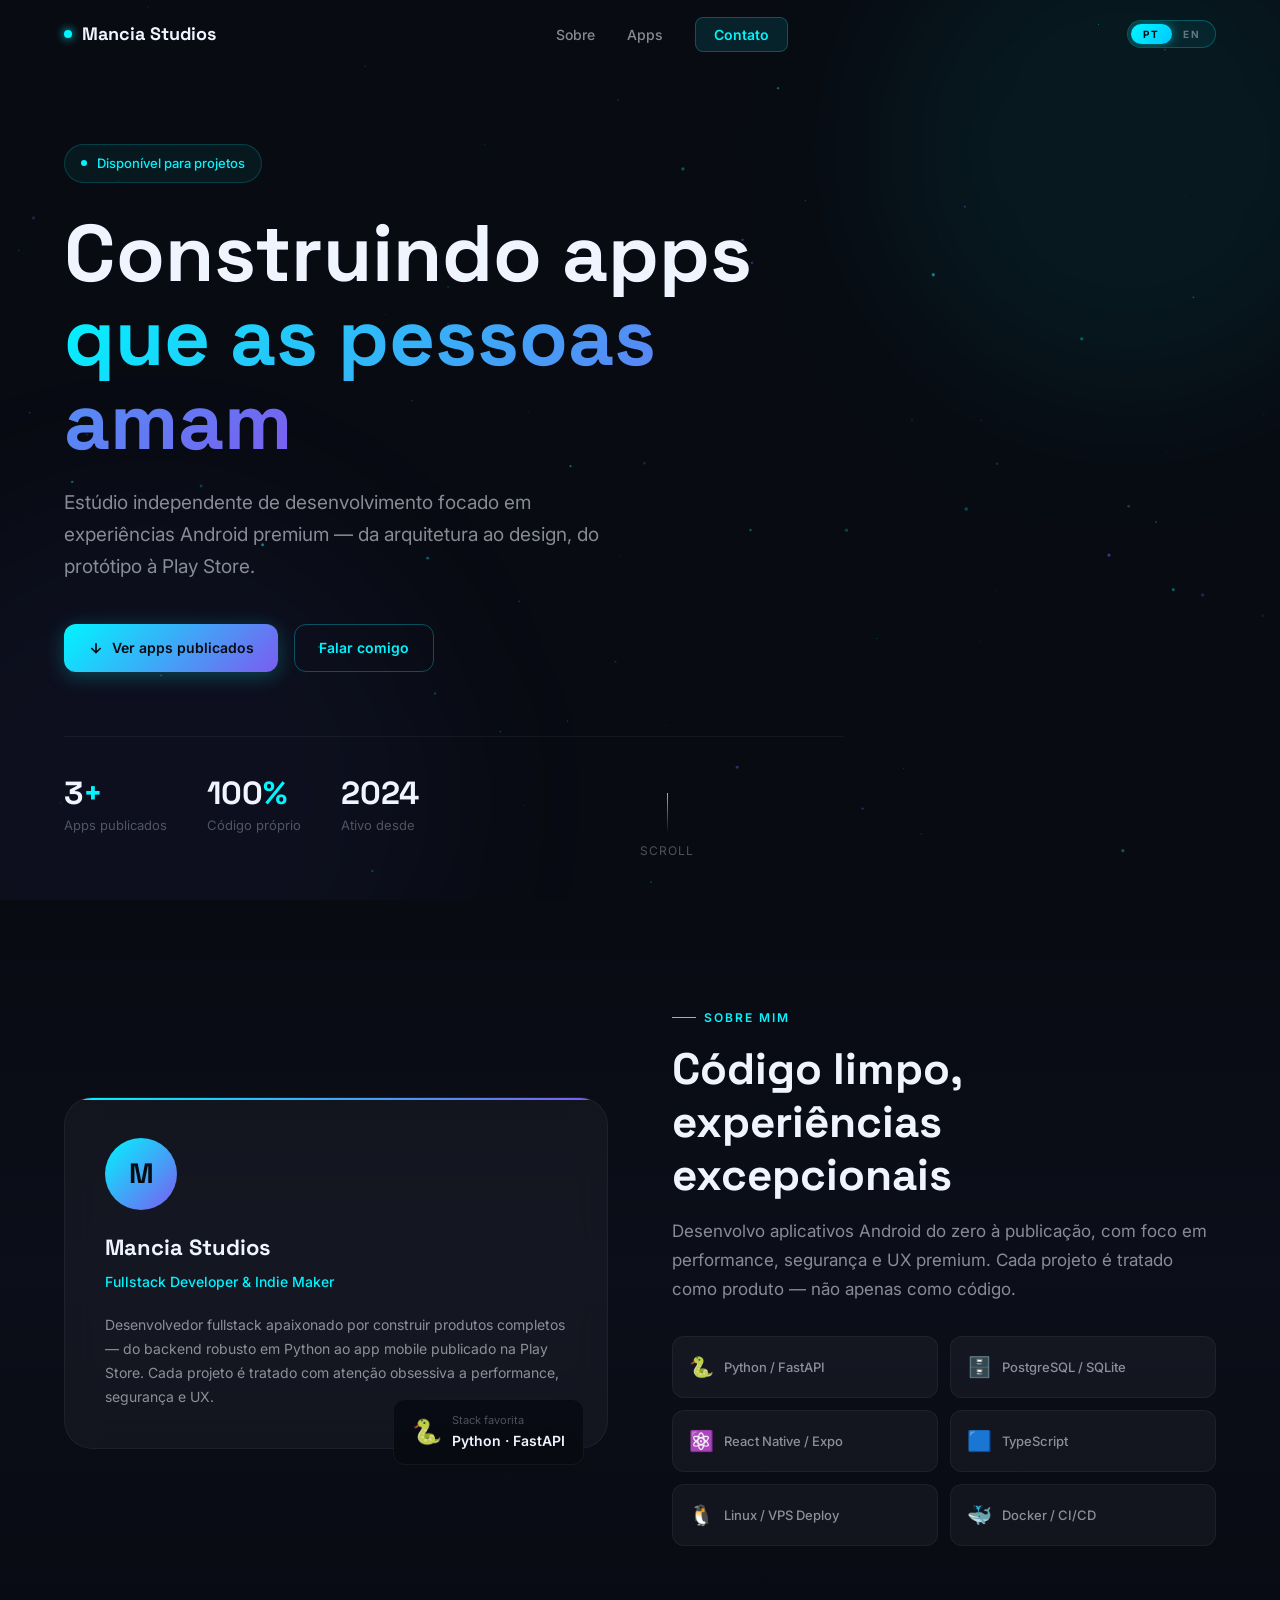
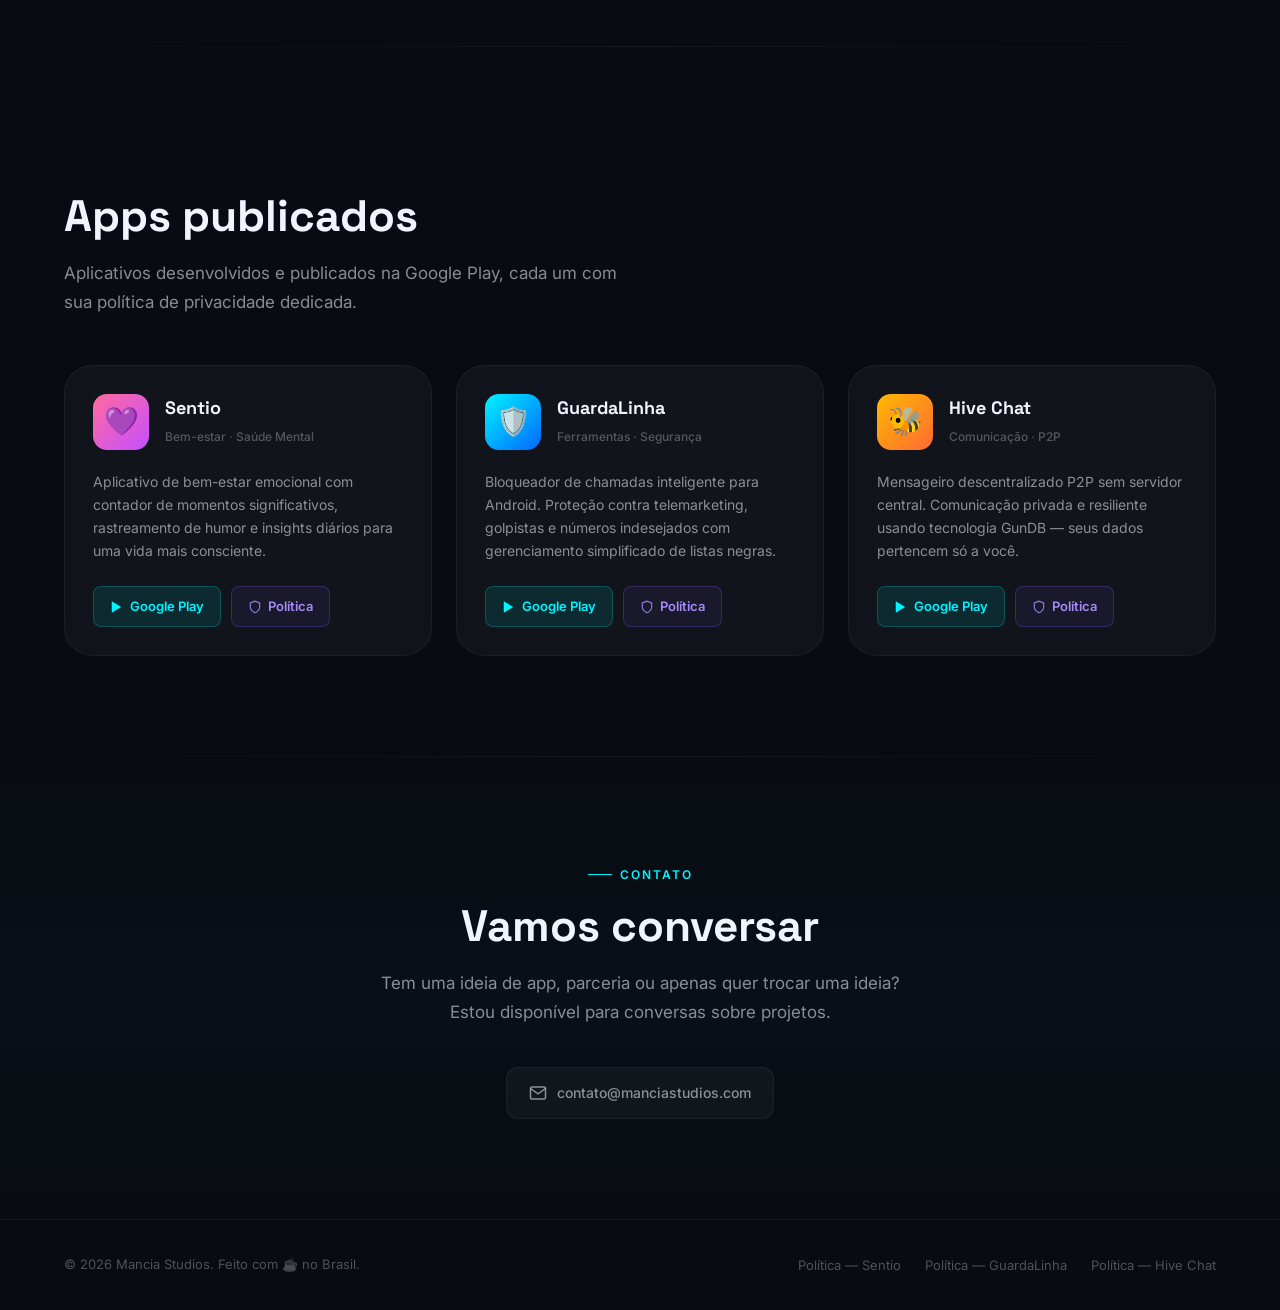
==== index.html @ 27990873 "fix: revert policy date to 2025, change hero stat active-since to 2024" ====
<!DOCTYPE html>
<html lang="pt-BR">
<head>
  <meta charset="UTF-8" />
  <meta name="viewport" content="width=device-width, initial-scale=1.0" />
  <title>Mancia Studios — Desenvolvimento de Apps Android</title>
  <meta name="description" content="Mancia Studios — Estúdio independente de desenvolvimento mobile. Apps Android publicados na Google Play: Sentio, GuardaLinha e mais." />
  <meta name="keywords" content="Mancia Studios, desenvolvimento android, apps google play, flutter, react native, mobile developer brazil" />
  <meta name="author" content="Mancia Studios" />
  <meta property="og:title" content="Mancia Studios — Desenvolvimento de Apps Android" />
  <meta property="og:description" content="Estúdio independente focado em apps Android com design premium e experiências únicas." />
  <meta property="og:type" content="website" />
  <meta property="og:url" content="https://manciastudios.com" />
  <link rel="canonical" href="https://manciastudios.com" />
  <link rel="icon" type="image/svg+xml" href="data:image/svg+xml,<svg xmlns='http://www.w3.org/2000/svg' viewBox='0 0 100 100'><text y='.9em' font-size='90'>🚀</text></svg>" />
  <link rel="stylesheet" href="assets/css/global.css" />
  <style>
    .nav {
      position: fixed;
      top: 0;
      left: 0;
      right: 0;
      z-index: 1000;
      padding: 20px 0;
      transition: all 300ms ease;
    }

    .nav.scrolled {
      background: rgba(8, 11, 18, 0.9);
      backdrop-filter: blur(20px);
      -webkit-backdrop-filter: blur(20px);
      border-bottom: 1px solid var(--border);
      padding: 14px 0;
    }

    .nav-inner {
      display: flex;
      align-items: center;
      justify-content: space-between;
    }

    .nav-brand {
      font-family: var(--font-display);
      font-size: 18px;
      font-weight: 700;
      color: var(--text-primary);
      display: flex;
      align-items: center;
      gap: 10px;
    }

    .nav-brand .dot {
      width: 8px;
      height: 8px;
      border-radius: 50%;
      background: var(--accent-cyan);
      box-shadow: 0 0 10px var(--accent-cyan);
      animation: pulse-dot 2s ease-in-out infinite;
    }

    @keyframes pulse-dot {
      0%, 100% { opacity: 1; transform: scale(1); }
      50% { opacity: 0.5; transform: scale(0.8); }
    }

    .nav-links {
      display: flex;
      align-items: center;
      gap: 32px;
      list-style: none;
    }

    .nav-links a {
      font-size: 14px;
      font-weight: 500;
      color: var(--text-secondary);
      transition: color var(--transition-fast);
    }

    .nav-links a:hover { color: var(--text-primary); }

    .nav-cta {
      background: rgba(0, 245, 255, 0.1);
      border: 1px solid rgba(0, 245, 255, 0.25);
      color: var(--accent-cyan) !important;
      padding: 8px 18px;
      border-radius: var(--radius-sm);
      font-weight: 600 !important;
    }

    .nav-cta:hover {
      background: rgba(0, 245, 255, 0.18) !important;
      color: var(--accent-cyan) !important;
    }

    #hero {
      min-height: 100vh;
      display: flex;
      align-items: center;
      position: relative;
      overflow: hidden;
      padding-top: 80px;
    }

    #particles-canvas {
      position: absolute;
      inset: 0;
      pointer-events: none;
    }

    .hero-orb {
      position: absolute;
      border-radius: 50%;
      filter: blur(80px);
      pointer-events: none;
    }

    .hero-orb-1 {
      width: 500px;
      height: 500px;
      background: rgba(0, 245, 255, 0.06);
      top: -100px;
      right: -100px;
    }

    .hero-orb-2 {
      width: 600px;
      height: 600px;
      background: rgba(123, 92, 240, 0.05);
      bottom: -200px;
      left: -150px;
    }

    .hero-content {
      position: relative;
      z-index: 2;
      max-width: 780px;
    }

    .hero-eyebrow {
      display: inline-flex;
      align-items: center;
      gap: 10px;
      padding: 8px 16px;
      border-radius: 100px;
      background: rgba(0, 245, 255, 0.06);
      border: 1px solid rgba(0, 245, 255, 0.18);
      font-size: 13px;
      font-weight: 500;
      color: var(--accent-cyan);
      margin-bottom: 28px;
      animation: fadeInDown 0.8s ease forwards;
    }

    .hero-eyebrow .blink {
      width: 6px;
      height: 6px;
      border-radius: 50%;
      background: var(--accent-cyan);
      animation: blink 1.2s ease-in-out infinite;
    }

    @keyframes blink {
      0%, 100% { opacity: 1; }
      50% { opacity: 0; }
    }

    @keyframes fadeInDown {
      from { opacity: 0; transform: translateY(-12px); }
      to { opacity: 1; transform: translateY(0); }
    }

    @keyframes fadeInUp {
      from { opacity: 0; transform: translateY(20px); }
      to { opacity: 1; transform: translateY(0); }
    }

    .hero-title {
      font-family: var(--font-display);
      font-size: clamp(40px, 7vw, 80px);
      font-weight: 700;
      line-height: 1.05;
      color: var(--text-primary);
      margin-bottom: 24px;
      animation: fadeInUp 0.8s 0.15s ease both;
    }

    .hero-title .gradient {
      background: linear-gradient(135deg, var(--accent-cyan) 0%, var(--accent-purple) 100%);
      -webkit-background-clip: text;
      -webkit-text-fill-color: transparent;
      background-clip: text;
    }

    .hero-subtitle {
      font-size: clamp(16px, 2vw, 19px);
      color: var(--text-secondary);
      line-height: 1.7;
      max-width: 560px;
      margin-bottom: 40px;
      animation: fadeInUp 0.8s 0.3s ease both;
    }

    .hero-actions {
      display: flex;
      gap: 16px;
      flex-wrap: wrap;
      animation: fadeInUp 0.8s 0.45s ease both;
    }

    .hero-stats {
      display: flex;
      gap: 40px;
      margin-top: 64px;
      padding-top: 40px;
      border-top: 1px solid var(--border);
      animation: fadeInUp 0.8s 0.6s ease both;
    }

    .stat-item {}

    .stat-number {
      font-family: var(--font-display);
      font-size: 32px;
      font-weight: 700;
      color: var(--text-primary);
      line-height: 1;
    }

    .stat-number span {
      color: var(--accent-cyan);
    }

    .stat-label {
      font-size: 13px;
      color: var(--text-muted);
      margin-top: 6px;
    }

    .hero-scroll {
      position: absolute;
      bottom: 40px;
      left: 50%;
      transform: translateX(-50%);
      display: flex;
      flex-direction: column;
      align-items: center;
      gap: 8px;
      color: var(--text-muted);
      font-size: 12px;
      letter-spacing: 1px;
      text-transform: uppercase;
      animation: fadeInUp 1s 1s ease both;
    }

    .scroll-line {
      width: 1px;
      height: 40px;
      background: linear-gradient(to bottom, var(--accent-cyan), transparent);
      animation: scroll-bounce 1.5s ease-in-out infinite;
    }

    @keyframes scroll-bounce {
      0%, 100% { transform: scaleY(1); opacity: 1; }
      50% { transform: scaleY(0.6); opacity: 0.4; }
    }

    .reveal {
      opacity: 0;
      transform: translateY(24px);
      transition: opacity 0.7s ease, transform 0.7s ease;
    }

    .reveal.visible {
      opacity: 1;
      transform: translateY(0);
    }

    .reveal-delay-1 { transition-delay: 0.1s; }
    .reveal-delay-2 { transition-delay: 0.2s; }
    .reveal-delay-3 { transition-delay: 0.3s; }
    .reveal-delay-4 { transition-delay: 0.4s; }

    #about {
      background: linear-gradient(180deg, transparent, rgba(123, 92, 240, 0.03), transparent);
    }

    .about-grid {
      display: grid;
      grid-template-columns: 1fr 1fr;
      gap: 64px;
      align-items: center;
    }

    .about-visual {
      position: relative;
    }

    .about-card {
      background: var(--bg-surface);
      backdrop-filter: var(--blur-glass);
      border: 1px solid var(--border);
      border-radius: var(--radius-xl);
      padding: 40px;
      position: relative;
      overflow: hidden;
    }

    .about-card::before {
      content: '';
      position: absolute;
      top: 0;
      left: 0;
      right: 0;
      height: 2px;
      background: linear-gradient(90deg, var(--accent-cyan), var(--accent-purple));
    }

    .about-avatar {
      width: 72px;
      height: 72px;
      border-radius: 50%;
      background: linear-gradient(135deg, var(--accent-cyan), var(--accent-purple));
      display: flex;
      align-items: center;
      justify-content: center;
      font-family: var(--font-display);
      font-size: 28px;
      font-weight: 700;
      color: #080B12;
      margin-bottom: 20px;
    }

    .about-card-name {
      font-family: var(--font-display);
      font-size: 22px;
      font-weight: 700;
      color: var(--text-primary);
      margin-bottom: 6px;
    }

    .about-card-role {
      font-size: 14px;
      color: var(--accent-cyan);
      font-weight: 500;
      margin-bottom: 20px;
    }

    .about-card-bio {
      font-size: 14px;
      color: var(--text-secondary);
      line-height: 1.7;
    }

    .about-float-badge {
      position: absolute;
      bottom: -16px;
      right: 24px;
      background: rgba(8,11,18,0.9);
      backdrop-filter: blur(16px);
      border: 1px solid var(--border);
      border-radius: var(--radius-md);
      padding: 12px 18px;
      display: flex;
      align-items: center;
      gap: 10px;
    }

    .about-float-badge .icon {
      font-size: 24px;
    }

    .about-float-badge .text-sm {
      font-size: 11px;
      color: var(--text-muted);
    }

    .about-float-badge .text-main {
      font-size: 14px;
      font-weight: 600;
      color: var(--text-primary);
    }

    .about-text {}

    .tech-grid {
      display: grid;
      grid-template-columns: repeat(2, 1fr);
      gap: 12px;
      margin-top: 32px;
    }

    .tech-item {
      background: var(--bg-surface);
      border: 1px solid var(--border);
      border-radius: var(--radius-md);
      padding: 14px 16px;
      display: flex;
      align-items: center;
      gap: 10px;
      transition: all var(--transition-smooth);
    }

    .tech-item:hover {
      border-color: rgba(0, 245, 255, 0.2);
      background: var(--bg-surface-hover);
      transform: translateY(-2px);
    }

    .tech-icon {
      font-size: 20px;
    }

    .tech-name {
      font-size: 13px;
      font-weight: 500;
      color: var(--text-secondary);
    }

    #apps {}

    .apps-header {
      display: flex;
      align-items: flex-end;
      justify-content: space-between;
      margin-bottom: 48px;
      gap: 24px;
    }

    .apps-grid {
      display: grid;
      grid-template-columns: repeat(auto-fill, minmax(340px, 1fr));
      gap: 24px;
    }

    .app-card {
      background: var(--bg-surface);
      backdrop-filter: var(--blur-glass);
      border: 1px solid var(--border);
      border-radius: var(--radius-xl);
      padding: 28px;
      transition: all var(--transition-smooth);
      position: relative;
      overflow: hidden;
      display: flex;
      flex-direction: column;
    }

    .app-card::after {
      content: '';
      position: absolute;
      inset: 0;
      border-radius: var(--radius-xl);
      opacity: 0;
      transition: opacity var(--transition-smooth);
      box-shadow: inset 0 0 0 1px rgba(0, 245, 255, 0.25);
      pointer-events: none;
    }

    .app-card:hover::after { opacity: 1; }

    .app-card:hover {
      background: var(--bg-surface-hover);
      transform: translateY(-4px);
      box-shadow: 0 16px 48px rgba(0, 0, 0, 0.4), 0 0 32px rgba(0, 245, 255, 0.06);
    }

    .app-card-header {
      display: flex;
      align-items: flex-start;
      gap: 16px;
      margin-bottom: 20px;
    }

    .app-icon {
      width: 56px;
      height: 56px;
      border-radius: 14px;
      display: flex;
      align-items: center;
      justify-content: center;
      font-size: 28px;
      flex-shrink: 0;
    }

    .app-icon-sentio {
      background: linear-gradient(135deg, #FF6B9D, #C44FFF);
    }

    .app-icon-guardalinha {
      background: linear-gradient(135deg, #00F5FF, #0066FF);
    }

    .app-icon-hive {
      background: linear-gradient(135deg, #FFB800, #FF6B35);
    }

    .app-card-info {}

    .app-name {
      font-family: var(--font-display);
      font-size: 18px;
      font-weight: 700;
      color: var(--text-primary);
      margin-bottom: 4px;
    }

    .app-category {
      font-size: 12px;
      color: var(--text-muted);
      font-weight: 500;
    }

    .app-description {
      font-size: 14px;
      color: var(--text-secondary);
      line-height: 1.65;
      margin-bottom: 24px;
      flex: 1;
    }

    .app-card-footer {
      display: flex;
      gap: 10px;
      flex-wrap: wrap;
    }

    .app-btn {
      display: inline-flex;
      align-items: center;
      gap: 6px;
      padding: 9px 16px;
      border-radius: var(--radius-sm);
      font-size: 13px;
      font-weight: 600;
      transition: all var(--transition-smooth);
      position: relative;
      z-index: 2;
    }

    .app-btn-play {
      background: rgba(0, 245, 255, 0.1);
      border: 1px solid rgba(0, 245, 255, 0.2);
      color: var(--accent-cyan);
    }

    .app-btn-play:hover {
      background: rgba(0, 245, 255, 0.18);
      color: var(--accent-cyan);
      transform: translateY(-1px);
    }

    .app-btn-policy {
      background: rgba(123, 92, 240, 0.08);
      border: 1px solid rgba(123, 92, 240, 0.28);
      color: #a78bfa;
    }

    .app-btn-policy svg {
      color: #a78bfa;
      opacity: 0.85;
    }

    .app-btn-policy:hover {
      background: rgba(123, 92, 240, 0.18);
      border-color: rgba(123, 92, 240, 0.55);
      color: #c4b5fd;
      box-shadow: 0 4px 18px rgba(123, 92, 240, 0.22);
      transform: translateY(-2px);
    }

    .app-btn-policy:hover svg {
      opacity: 1;
    }

    #contact {
      background: linear-gradient(180deg, transparent, rgba(0, 245, 255, 0.02), transparent);
    }

    .contact-wrapper {
      max-width: 640px;
      margin: 0 auto;
      text-align: center;
    }

    .social-grid {
      display: flex;
      justify-content: center;
      gap: 16px;
      flex-wrap: wrap;
      margin-top: 40px;
    }

    .social-link {
      display: flex;
      align-items: center;
      gap: 10px;
      padding: 14px 22px;
      border-radius: var(--radius-md);
      background: var(--bg-surface);
      border: 1px solid var(--border);
      font-size: 14px;
      font-weight: 500;
      color: var(--text-secondary);
      transition: all var(--transition-smooth);
    }

    .social-link svg {
      width: 18px;
      height: 18px;
    }

    .social-link:hover {
      background: var(--bg-surface-hover);
      border-color: rgba(0, 245, 255, 0.25);
      color: var(--accent-cyan);
      transform: translateY(-2px);
    }

    .site-footer {
      border-top: 1px solid var(--border);
      padding: 32px 0;
    }

    .footer-inner {
      display: flex;
      align-items: center;
      justify-content: space-between;
      gap: 24px;
      flex-wrap: wrap;
    }

    .footer-left {
      font-size: 13px;
      color: var(--text-muted);
    }

    .footer-links {
      display: flex;
      gap: 24px;
      list-style: none;
    }

    .footer-links a {
      font-size: 13px;
      color: var(--text-muted);
      transition: color var(--transition-fast);
    }

    .footer-links a:hover { color: var(--accent-cyan); }

    @media (max-width: 900px) {
      .about-grid { grid-template-columns: 1fr; gap: 40px; }
      .apps-header { flex-direction: column; align-items: flex-start; }
      .nav-links { display: none; }
    }

    @media (max-width: 600px) {
      .hero-stats { gap: 24px; }
      .tech-grid { grid-template-columns: 1fr; }
      .footer-inner { flex-direction: column; align-items: flex-start; }
    }
  </style>
</head>
<body>

  <canvas id="particles-canvas" aria-hidden="true"></canvas>

  <nav class="nav" id="main-nav" aria-label="Navegação principal">
    <div class="container">
      <div class="nav-inner">
        <a href="#" class="nav-brand" aria-label="Mancia Studios — Início">
          <div class="dot" aria-hidden="true"></div>
          Mancia Studios
        </a>
        <ul class="nav-links" role="list">
          <li><a href="#about" data-i18n="nav.about">Sobre</a></li>
          <li><a href="#apps" data-i18n="nav.apps">Apps</a></li>
          <li><a href="#contact" class="nav-cta" data-i18n="nav.contact">Contato</a></li>
        </ul>
        <div class="lang-switch" id="lang-switch" role="switch" aria-checked="false" onclick="toggleLang()" data-lang="pt" tabindex="0" aria-label="Idioma: Português — clique para English">
          <span class="lang-opt">PT</span>
          <span class="lang-opt">EN</span>
          <div class="lang-pill"></div>
        </div>
      </div>
    </div>
  </nav>

  <main>
    <section id="hero" aria-labelledby="hero-heading">
      <div class="hero-orb hero-orb-1" aria-hidden="true"></div>
      <div class="hero-orb hero-orb-2" aria-hidden="true"></div>
      <div class="container">
        <div class="hero-content">
          <div class="hero-eyebrow" aria-label="Status">
            <div class="blink" aria-hidden="true"></div>
            <span data-i18n="hero.eyebrow">Disponível para projetos</span>
          </div>
          <h1 class="hero-title" id="hero-heading">
            <span data-i18n="hero.title1">Construindo apps</span><br />
            <span class="gradient" data-i18n="hero.title2">que as pessoas amam</span>
          </h1>
          <p class="hero-subtitle" data-i18n="hero.subtitle">
            Estúdio independente de desenvolvimento focado em experiências
            Android premium — da arquitetura ao design, do protótipo à Play Store.
          </p>
          <div class="hero-actions">
            <a href="#apps" class="btn btn-primary" id="hero-cta-apps">
              <svg width="16" height="16" viewBox="0 0 24 24" fill="none" stroke="currentColor" stroke-width="2.5"><path d="M12 5v14M5 12l7 7 7-7"/></svg>
              <span data-i18n="hero.cta1">Ver apps publicados</span>
            </a>
            <a href="#contact" class="btn btn-outline" id="hero-cta-contact" data-i18n="hero.cta2">Falar comigo</a>
          </div>
          <div class="hero-stats" role="list" aria-label="Estatísticas">
            <div class="stat-item" role="listitem">
              <div class="stat-number">3<span>+</span></div>
              <div class="stat-label" data-i18n="hero.stat1">Apps publicados</div>
            </div>
            <div class="stat-item" role="listitem">
              <div class="stat-number">100<span>%</span></div>
              <div class="stat-label" data-i18n="hero.stat2">Código próprio</div>
            </div>
            <div class="stat-item" role="listitem">
              <div class="stat-number">2024<span></span></div>
              <div class="stat-label" data-i18n="hero.stat3">Ativo desde</div>
            </div>
          </div>
        </div>
      </div>
      <div class="hero-scroll" aria-hidden="true">
        <div class="scroll-line"></div>
        scroll
      </div>
    </section>

    <section id="about" class="section" aria-labelledby="about-heading">
      <div class="container">
        <div class="about-grid">
          <div class="about-visual reveal">
            <div class="about-card">
              <div class="about-avatar" aria-hidden="true">M</div>
              <div class="about-card-name">Mancia Studios</div>
              <div class="about-card-role" data-i18n="about.card.role">Fullstack Developer &amp; Indie Maker</div>
              <p class="about-card-bio" data-i18n="about.card.bio">
                Desenvolvedor fullstack apaixonado por construir produtos completos —
                do backend robusto em Python ao app mobile publicado na Play Store.
                Cada projeto é tratado com atenção obsessiva a performance, segurança e UX.
              </p>
            </div>
            <div class="about-float-badge" aria-hidden="true">
              <div class="icon">🐍</div>
              <div>
                <div class="text-sm" data-i18n="about.badge">Stack favorita</div>
                <div class="text-main">Python · FastAPI</div>
              </div>
            </div>
          </div>

          <div class="about-text">
            <p class="section-label reveal" data-i18n="about.label">Sobre mim</p>
            <h2 class="section-title reveal reveal-delay-1" id="about-heading" data-i18n-html="about.title">
              Código limpo,<br />experiências excepcionais
            </h2>
            <p class="section-subtitle reveal reveal-delay-2" data-i18n="about.subtitle">
              Desenvolvo aplicativos Android do zero à publicação,
              com foco em performance, segurança e UX premium.
              Cada projeto é tratado como produto — não apenas como código.
            </p>

            <div class="tech-grid reveal reveal-delay-3" role="list" aria-label="Tecnologias utilizadas">
              <div class="tech-item" role="listitem">
                <span class="tech-icon">🐍</span>
                <span class="tech-name" data-i18n="tech.python">Python / FastAPI</span>
              </div>
              <div class="tech-item" role="listitem">
                <span class="tech-icon">🗄️</span>
                <span class="tech-name" data-i18n="tech.db">PostgreSQL / SQLite</span>
              </div>
              <div class="tech-item" role="listitem">
                <span class="tech-icon">⚛️</span>
                <span class="tech-name" data-i18n="tech.rn">React Native / Expo</span>
              </div>
              <div class="tech-item" role="listitem">
                <span class="tech-icon">🟦</span>
                <span class="tech-name" data-i18n="tech.ts">TypeScript</span>
              </div>
              <div class="tech-item" role="listitem">
                <span class="tech-icon">🐧</span>
                <span class="tech-name" data-i18n="tech.linux">Linux / VPS Deploy</span>
              </div>
              <div class="tech-item" role="listitem">
                <span class="tech-icon">🐳</span>
                <span class="tech-name" data-i18n="tech.docker">Docker / CI/CD</span>
              </div>
            </div>
          </div>
        </div>
      </div>
    </section>

    <div class="divider" role="separator"></div>

    <section id="apps" class="section" aria-labelledby="apps-heading">
      <div class="container">
        <div class="apps-header">
          <div>
            <p class="section-label reveal" data-i18n="apps.label">Google Play Store</p>
            <h2 class="section-title reveal reveal-delay-1" id="apps-heading" data-i18n="apps.title">Apps publicados</h2>
            <p class="section-subtitle reveal reveal-delay-2" data-i18n="apps.subtitle">
              Aplicativos desenvolvidos e publicados na Google Play,
              cada um com sua política de privacidade dedicada.
            </p>
          </div>
        </div>

        <div class="apps-grid">
          <article class="app-card reveal" aria-labelledby="app-sentio-name">
            <div class="app-card-header">
              <div class="app-icon app-icon-sentio" aria-hidden="true">💜</div>
              <div class="app-card-info">
                <h3 class="app-name" id="app-sentio-name">Sentio</h3>
                <div class="app-category" data-i18n="sentio.category">Bem-estar · Saúde Mental</div>
              </div>
            </div>
            <p class="app-description" data-i18n="sentio.desc">
              Aplicativo de bem-estar emocional com contador de momentos significativos,
              rastreamento de humor e insights diários para uma vida mais consciente.
            </p>
            <div class="app-card-footer">
              <a href="https://play.google.com/store/apps/details?id=com.manciastudios.sentio"
                class="app-btn app-btn-play"
                id="sentio-play-link"
                target="_blank"
                rel="noopener noreferrer"
                aria-label="Sentio na Google Play Store">
                <svg width="14" height="14" viewBox="0 0 24 24" fill="currentColor"><path d="M3 20.5v-17c0-.83 1-.99 1.48-.5l14 8.5a.56.56 0 010 1L4.48 21c-.48.49-1.48.33-1.48-.5z"/></svg>
                Google Play
              </a>
              <a href="policies/sentio/" class="app-btn app-btn-policy" id="sentio-policy-link" aria-label="Política de privacidade do Sentio">
                <svg width="14" height="14" viewBox="0 0 24 24" fill="none" stroke="currentColor" stroke-width="2"><path d="M12 22s8-4 8-10V5l-8-3-8 3v7c0 6 8 10 8 10z"/></svg>
                <span data-i18n="app.policy.btn">Política</span>
              </a>
            </div>
          </article>

          <article class="app-card reveal reveal-delay-1" aria-labelledby="app-guardalinha-name">
            <div class="app-card-header">
              <div class="app-icon app-icon-guardalinha" aria-hidden="true">🛡️</div>
              <div class="app-card-info">
                <h3 class="app-name" id="app-guardalinha-name">GuardaLinha</h3>
                <div class="app-category" data-i18n="guardalinha.category">Ferramentas · Segurança</div>
              </div>
            </div>
            <p class="app-description" data-i18n="guardalinha.desc">
              Bloqueador de chamadas inteligente para Android. Proteção contra
              telemarketing, golpistas e números indesejados com gerenciamento
              simplificado de listas negras.
            </p>
            <div class="app-card-footer">
              <a href="https://play.google.com/store/apps/details?id=com.manciastudios.guardalinha"
                class="app-btn app-btn-play"
                id="guardalinha-play-link"
                target="_blank"
                rel="noopener noreferrer"
                aria-label="GuardaLinha na Google Play Store">
                <svg width="14" height="14" viewBox="0 0 24 24" fill="currentColor"><path d="M3 20.5v-17c0-.83 1-.99 1.48-.5l14 8.5a.56.56 0 010 1L4.48 21c-.48.49-1.48.33-1.48-.5z"/></svg>
                Google Play
              </a>
              <a href="policies/guardalinha/" class="app-btn app-btn-policy" id="guardalinha-policy-link" aria-label="Política de privacidade do GuardaLinha">
                <svg width="14" height="14" viewBox="0 0 24 24" fill="none" stroke="currentColor" stroke-width="2"><path d="M12 22s8-4 8-10V5l-8-3-8 3v7c0 6 8 10 8 10z"/></svg>
                <span data-i18n="app.policy.btn">Política</span>
              </a>
            </div>
          </article>

          <article class="app-card reveal reveal-delay-2" aria-labelledby="app-hive-name">
            <div class="app-card-header">
              <div class="app-icon app-icon-hive" aria-hidden="true">🐝</div>
              <div class="app-card-info">
                <h3 class="app-name" id="app-hive-name">Hive Chat</h3>
                <div class="app-category" data-i18n="hive.category">Comunicação · P2P</div>
              </div>
            </div>
            <p class="app-description" data-i18n="hive.desc">
              Mensageiro descentralizado P2P sem servidor central. Comunicação
              privada e resiliente usando tecnologia GunDB — seus dados pertencem
              só a você.
            </p>
            <div class="app-card-footer">
              <a href="https://play.google.com/store/apps/details?id=com.manciastudios.hivechat"
                class="app-btn app-btn-play"
                id="hive-play-link"
                target="_blank"
                rel="noopener noreferrer"
                aria-label="Hive Chat na Google Play Store">
                <svg width="14" height="14" viewBox="0 0 24 24" fill="currentColor"><path d="M3 20.5v-17c0-.83 1-.99 1.48-.5l14 8.5a.56.56 0 010 1L4.48 21c-.48.49-1.48.33-1.48-.5z"/></svg>
                Google Play
              </a>
              <a href="policies/hive-chat/" class="app-btn app-btn-policy" id="hive-policy-link" aria-label="Política de privacidade do Hive Chat">
                <svg width="14" height="14" viewBox="0 0 24 24" fill="none" stroke="currentColor" stroke-width="2"><path d="M12 22s8-4 8-10V5l-8-3-8 3v7c0 6 8 10 8 10z"/></svg>
                <span data-i18n="app.policy.btn">Política</span>
              </a>
            </div>
          </article>
        </div>
      </div>
    </section>

    <div class="divider" role="separator"></div>

    <section id="contact" class="section" aria-labelledby="contact-heading">
      <div class="container">
        <div class="contact-wrapper">
          <p class="section-label reveal" data-i18n="contact.label">Contato</p>
          <h2 class="section-title reveal reveal-delay-1" id="contact-heading" data-i18n="contact.title">Vamos conversar</h2>
          <p class="section-subtitle reveal reveal-delay-2" style="margin:0 auto;" data-i18n="contact.subtitle">
            Tem uma ideia de app, parceria ou apenas quer trocar uma ideia?
            Estou disponível para conversas sobre projetos mobile.
          </p>
          <div class="social-grid reveal reveal-delay-3" role="list" aria-label="Links de contato">
            <a href="mailto:contato@manciastudios.com" class="social-link" id="contact-email" role="listitem" aria-label="Enviar email para contato@manciastudios.com">
              <svg viewBox="0 0 24 24" fill="none" stroke="currentColor" stroke-width="2"><path d="M4 4h16c1.1 0 2 .9 2 2v12c0 1.1-.9 2-2 2H4c-1.1 0-2-.9-2-2V6c0-1.1.9-2 2-2z"/><polyline points="22,6 12,13 2,6"/></svg>
              contato@manciastudios.com
            </a>
          </div>
        </div>
      </div>
    </section>
  </main>

  <footer class="site-footer" role="contentinfo">
    <div class="container">
      <div class="footer-inner">
        <p class="footer-left">
          © <span id="footer-year"></span> Mancia Studios. <span data-i18n="footer.credit">Feito com ☕ no Brasil.</span>
        </p>
        <ul class="footer-links" role="list" aria-label="Links do rodapé">
          <li><a href="policies/sentio/" id="footer-policy-sentio" data-i18n="footer.policy.sentio">Política — Sentio</a></li>
          <li><a href="policies/guardalinha/" id="footer-policy-guardalinha" data-i18n="footer.policy.guardalinha">Política — GuardaLinha</a></li>
          <li><a href="policies/hive-chat/" id="footer-policy-hive" data-i18n="footer.policy.hive">Política — Hive Chat</a></li>
        </ul>
      </div>
    </div>
  </footer>

  <script>
    document.getElementById('footer-year').textContent = new Date().getFullYear();
  </script>
  <script src="assets/js/translations.js"></script>
  <script src="assets/js/i18n.js"></script>
  <script src="assets/js/main.js"></script>
</body>
</html>
---- assets/css/global.css ----
@import url('https://fonts.googleapis.com/css2?family=Inter:wght@300;400;500;600;700&family=Space+Grotesk:wght@400;500;600;700&display=swap');

:root {
  --bg-base: #080B12;
  --bg-surface: rgba(255, 255, 255, 0.04);
  --bg-surface-hover: rgba(255, 255, 255, 0.07);
  --border: rgba(255, 255, 255, 0.05);
  --border-accent: rgba(0, 245, 255, 0.3);

  --accent-cyan: #00F5FF;
  --accent-purple: #7B5CF0;
  --accent-green: #00FF94;
  --accent-orange: #FF6B35;

  --text-primary: #F0F4FF;
  --text-secondary: rgba(240, 244, 255, 0.55);
  --text-muted: rgba(240, 244, 255, 0.3);

  --font-display: 'Space Grotesk', sans-serif;
  --font-body: 'Inter', sans-serif;

  --radius-sm: 8px;
  --radius-md: 12px;
  --radius-lg: 20px;
  --radius-xl: 28px;

  --blur-glass: blur(16px);
  --blur-heavy: blur(40px);

  --shadow-glow-cyan: 0 0 24px rgba(0, 245, 255, 0.15);
  --shadow-glow-purple: 0 0 24px rgba(123, 92, 240, 0.2);
  --shadow-card: 0 8px 32px rgba(0, 0, 0, 0.4);

  --transition-fast: 150ms cubic-bezier(0.4, 0, 0.2, 1);
  --transition-smooth: 300ms cubic-bezier(0.4, 0, 0.2, 1);
  --transition-spring: 400ms cubic-bezier(0.34, 1.56, 0.64, 1);
}

*, *::before, *::after {
  box-sizing: border-box;
  margin: 0;
  padding: 0;
}

html {
  scroll-behavior: smooth;
  -webkit-font-smoothing: antialiased;
  -moz-osx-font-smoothing: grayscale;
}

body {
  background-color: var(--bg-base);
  color: var(--text-primary);
  font-family: var(--font-body);
  font-size: 16px;
  line-height: 1.6;
  overflow-x: hidden;
}

::selection {
  background: rgba(0, 245, 255, 0.2);
  color: var(--accent-cyan);
}

a {
  color: var(--accent-cyan);
  text-decoration: none;
  transition: color var(--transition-fast);
}

a:hover {
  color: #fff;
}

img {
  display: block;
  max-width: 100%;
}

.glass {
  background: var(--bg-surface);
  backdrop-filter: var(--blur-glass);
  -webkit-backdrop-filter: var(--blur-glass);
  border: 1px solid var(--border);
  border-radius: var(--radius-lg);
}

.glass:hover {
  background: var(--bg-surface-hover);
  border-color: rgba(255, 255, 255, 0.08);
}

.neon-text {
  color: var(--accent-cyan);
  text-shadow: 0 0 20px rgba(0, 245, 255, 0.5);
}

.badge {
  display: inline-flex;
  align-items: center;
  gap: 6px;
  padding: 4px 12px;
  border-radius: 100px;
  font-size: 12px;
  font-weight: 500;
  letter-spacing: 0.5px;
  text-transform: uppercase;
}

.badge-cyan {
  background: rgba(0, 245, 255, 0.1);
  border: 1px solid rgba(0, 245, 255, 0.25);
  color: var(--accent-cyan);
}

.badge-purple {
  background: rgba(123, 92, 240, 0.1);
  border: 1px solid rgba(123, 92, 240, 0.25);
  color: var(--accent-purple);
}

.badge-green {
  background: rgba(0, 255, 148, 0.1);
  border: 1px solid rgba(0, 255, 148, 0.25);
  color: var(--accent-green);
}

.container {
  width: 100%;
  max-width: 1200px;
  margin: 0 auto;
  padding: 0 24px;
}

.section {
  padding: 100px 0;
}

.section-label {
  display: inline-flex;
  align-items: center;
  gap: 8px;
  font-size: 12px;
  font-weight: 600;
  letter-spacing: 2px;
  text-transform: uppercase;
  color: var(--accent-cyan);
  margin-bottom: 16px;
}

.section-label::before {
  content: '';
  display: block;
  width: 24px;
  height: 1px;
  background: var(--accent-cyan);
}

.section-title {
  font-family: var(--font-display);
  font-size: clamp(28px, 4vw, 44px);
  font-weight: 700;
  color: var(--text-primary);
  line-height: 1.2;
  margin-bottom: 16px;
}

.section-subtitle {
  font-size: 17px;
  color: var(--text-secondary);
  max-width: 560px;
  line-height: 1.7;
}

.btn {
  display: inline-flex;
  align-items: center;
  gap: 8px;
  padding: 12px 24px;
  border-radius: var(--radius-md);
  font-family: var(--font-body);
  font-size: 14px;
  font-weight: 600;
  cursor: pointer;
  border: none;
  transition: all var(--transition-smooth);
  white-space: nowrap;
}

.btn-primary {
  background: linear-gradient(135deg, var(--accent-cyan), var(--accent-purple));
  color: #080B12;
  box-shadow: 0 4px 20px rgba(0, 245, 255, 0.25);
}

.btn-primary:hover {
  transform: translateY(-2px);
  box-shadow: 0 8px 32px rgba(0, 245, 255, 0.4);
  color: #080B12;
}

.btn-outline {
  background: transparent;
  border: 1px solid var(--border-accent);
  color: var(--accent-cyan);
}

.btn-outline:hover {
  background: rgba(0, 245, 255, 0.08);
  color: var(--accent-cyan);
  transform: translateY(-2px);
}

.divider {
  width: 100%;
  height: 1px;
  background: linear-gradient(90deg, transparent, var(--border), transparent);
}

@media (max-width: 768px) {
  .section {
    padding: 64px 0;
  }

  .container {
    padding: 0 16px;
  }
}

.lang-switch {
  position: relative;
  display: inline-flex;
  align-items: center;
  background: rgba(0, 245, 255, 0.06);
  border: 1px solid rgba(0, 245, 255, 0.25);
  border-radius: 100px;
  padding: 3px;
  cursor: pointer;
  user-select: none;
  overflow: hidden;
  transition: border-color 220ms ease, box-shadow 220ms ease;
  outline: none;
}

.lang-switch:hover {
  border-color: rgba(0, 245, 255, 0.5);
  box-shadow: 0 0 18px rgba(0, 245, 255, 0.14);
}

.lang-switch:focus-visible {
  border-color: #00F5FF;
  box-shadow: 0 0 0 2px rgba(0, 245, 255, 0.28);
}

.lang-opt {
  position: relative;
  z-index: 2;
  padding: 5px 12px;
  font-size: 10px;
  font-weight: 700;
  letter-spacing: 1.4px;
  color: rgba(240, 244, 255, 0.4);
  transition: color 240ms ease;
  font-family: var(--font-body);
  line-height: 1;
  white-space: nowrap;
}

.lang-pill {
  position: absolute;
  top: 3px;
  left: 3px;
  height: calc(100% - 6px);
  width: calc(50% - 3px);
  background: #00F5FF;
  background: linear-gradient(135deg, #00F5FF, #00c8ff);
  border-radius: 100px;
  transition: transform 300ms cubic-bezier(0.34, 1.56, 0.64, 1);
  box-shadow: 0 0 12px rgba(0, 245, 255, 0.5);
  z-index: 1;
}

.lang-switch[data-lang="pt"] .lang-opt:first-child {
  color: #080B12;
}

.lang-switch[data-lang="en"] .lang-opt:last-child {
  color: #080B12;
}

.lang-switch[data-lang="en"] .lang-pill {
  transform: translateX(100%);
}
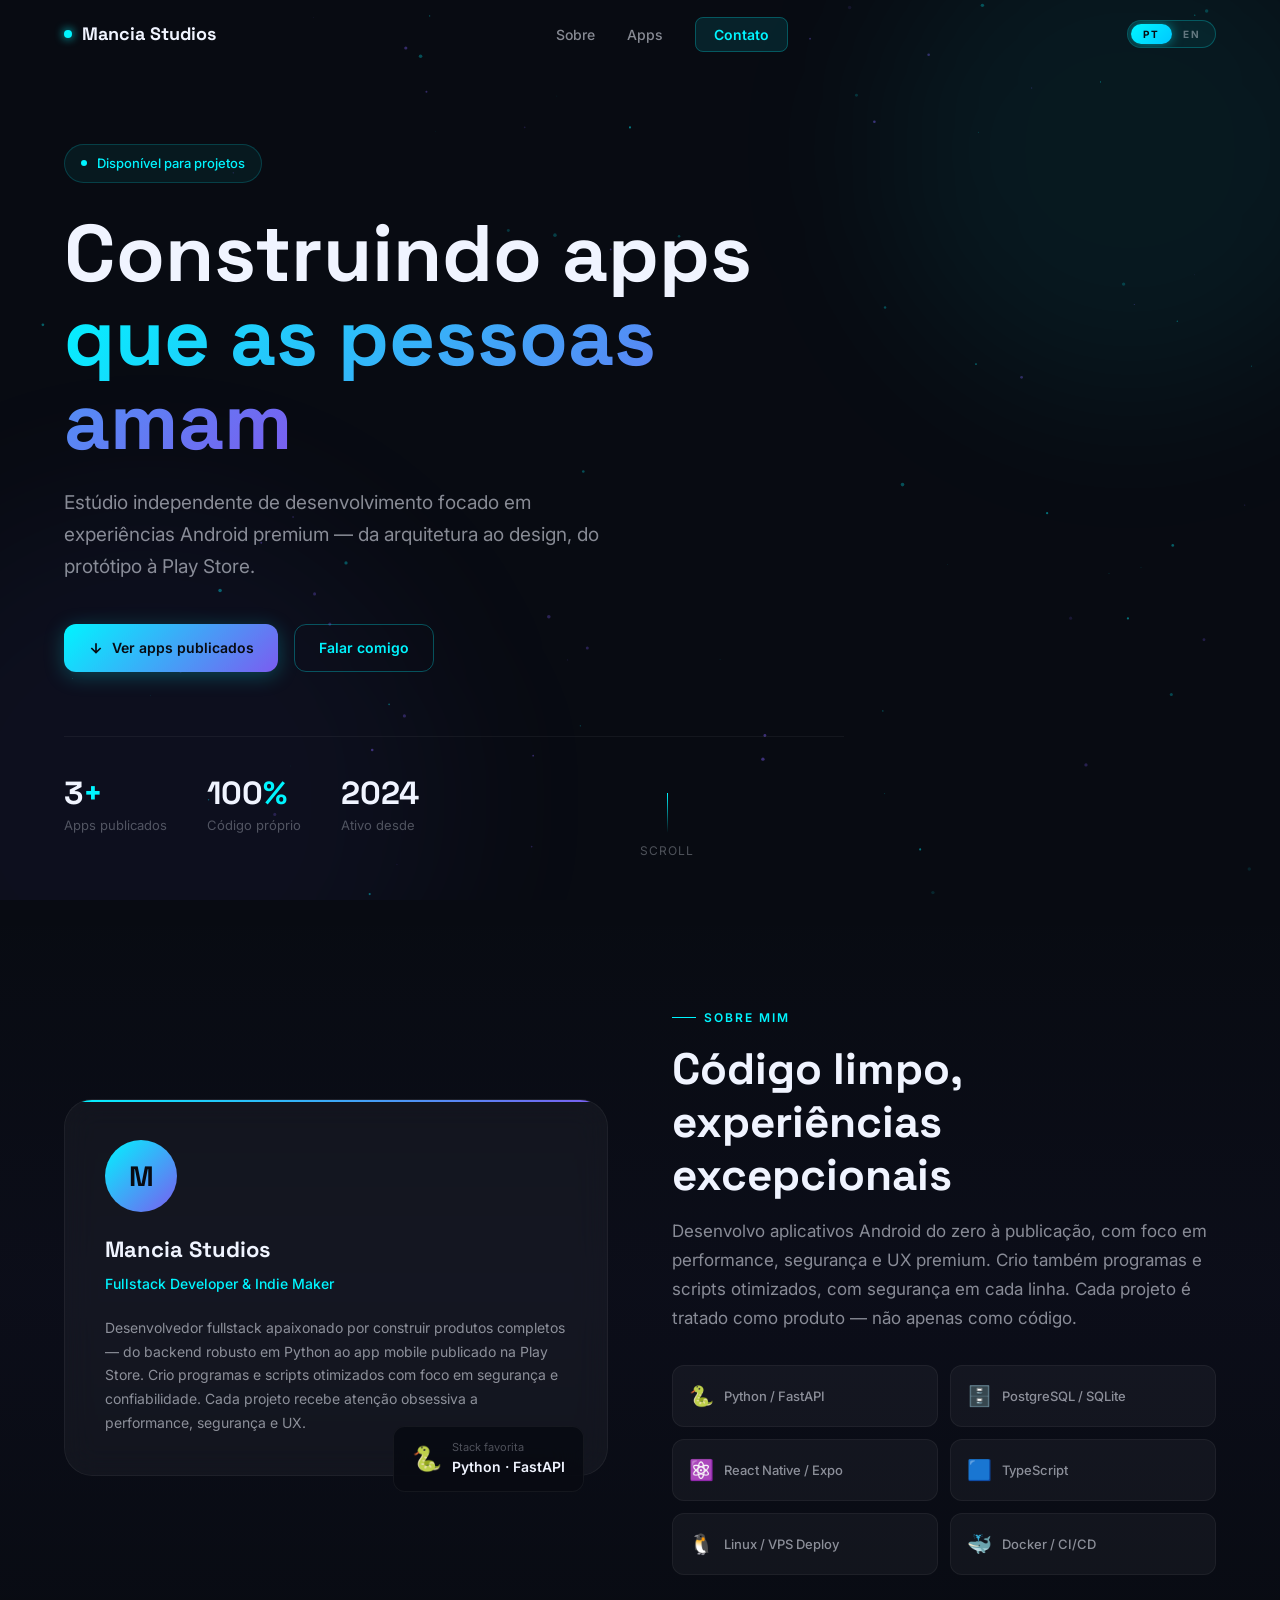
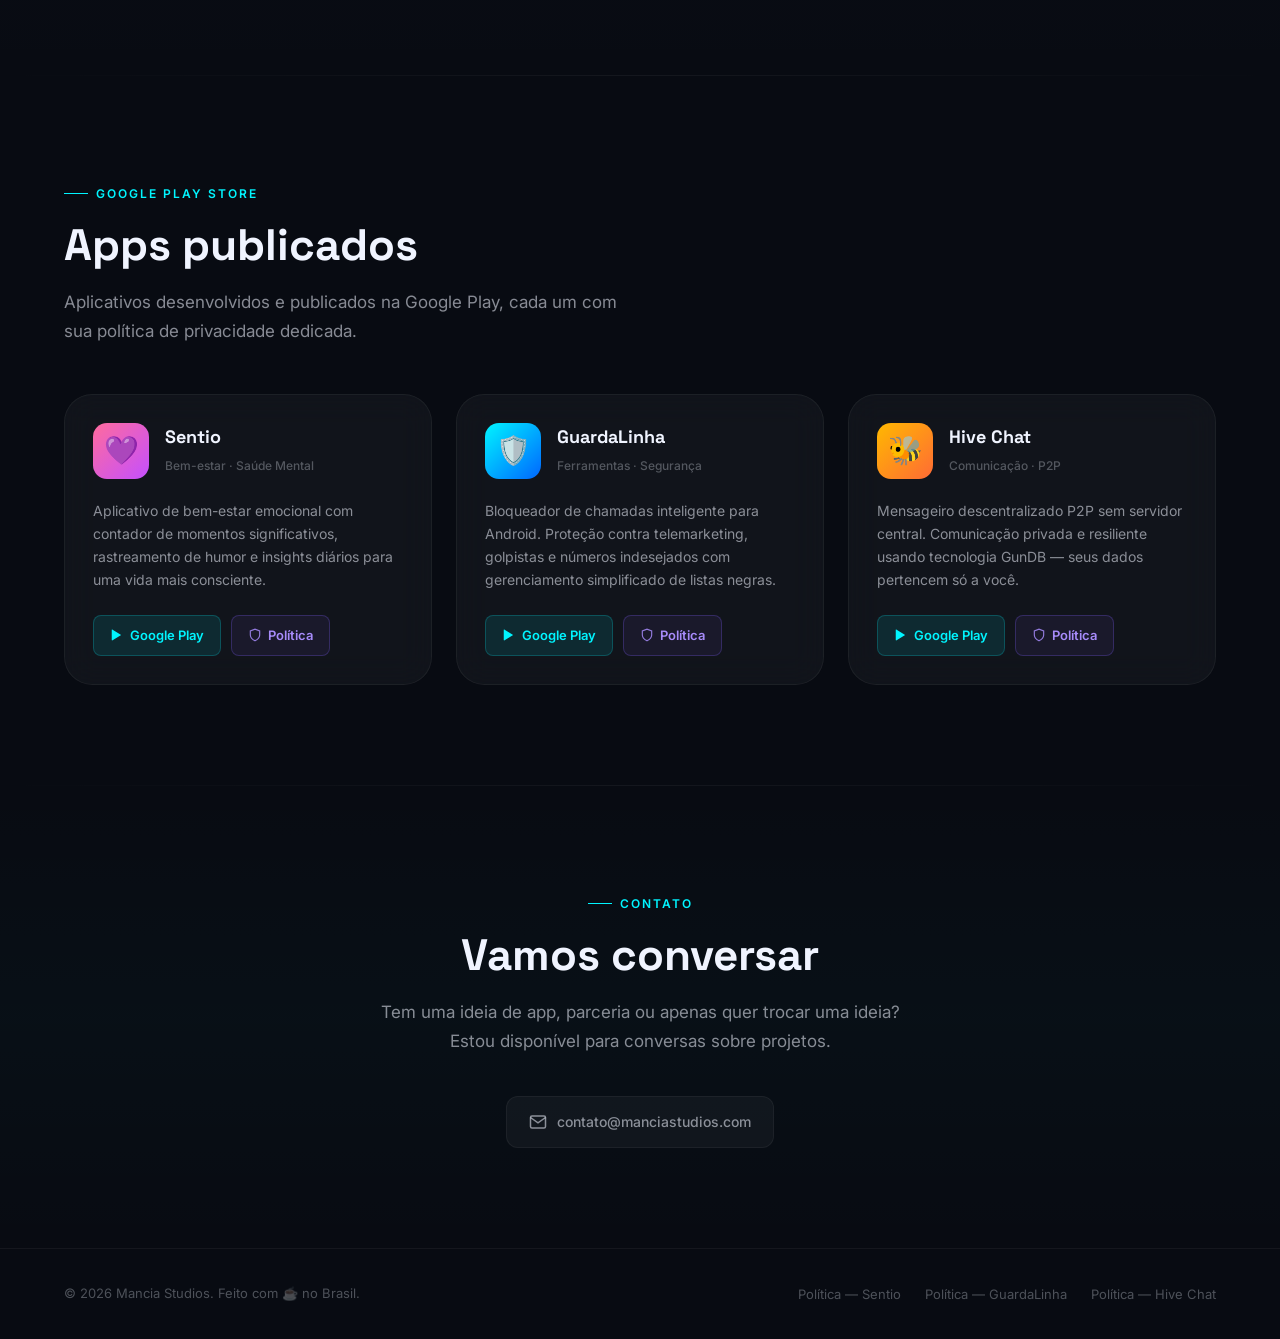
==== commit 8bd6a6b4: "feat: update about section - add optimized programs and scripts focus" ====
--- a/index.html
+++ b/index.html
@@ -743,9 +743,10 @@
               <div class="about-card-name">Mancia Studios</div>
               <div class="about-card-role" data-i18n="about.card.role">Fullstack Developer &amp; Indie Maker</div>
               <p class="about-card-bio" data-i18n="about.card.bio">
-                Desenvolvedor fullstack apaixonado por construir produtos completos —
+                Desenvolvedor fullstack apaixonado por construir produtos completos &mdash;
                 do backend robusto em Python ao app mobile publicado na Play Store.
-                Cada projeto é tratado com atenção obsessiva a performance, segurança e UX.
+                Crio programas e scripts otimizados com foco em segurança e confiabilidade.
+                Cada projeto recebe atenção obsessiva a performance, segurança e UX.
               </p>
             </div>
             <div class="about-float-badge" aria-hidden="true">
@@ -765,7 +766,8 @@
             <p class="section-subtitle reveal reveal-delay-2" data-i18n="about.subtitle">
               Desenvolvo aplicativos Android do zero à publicação,
               com foco em performance, segurança e UX premium.
-              Cada projeto é tratado como produto — não apenas como código.
+              Crio também programas e scripts otimizados, com segurança em cada linha.
+              Cada projeto é tratado como produto &mdash; não apenas como código.
             </p>
 
             <div class="tech-grid reveal reveal-delay-3" role="list" aria-label="Tecnologias utilizadas">
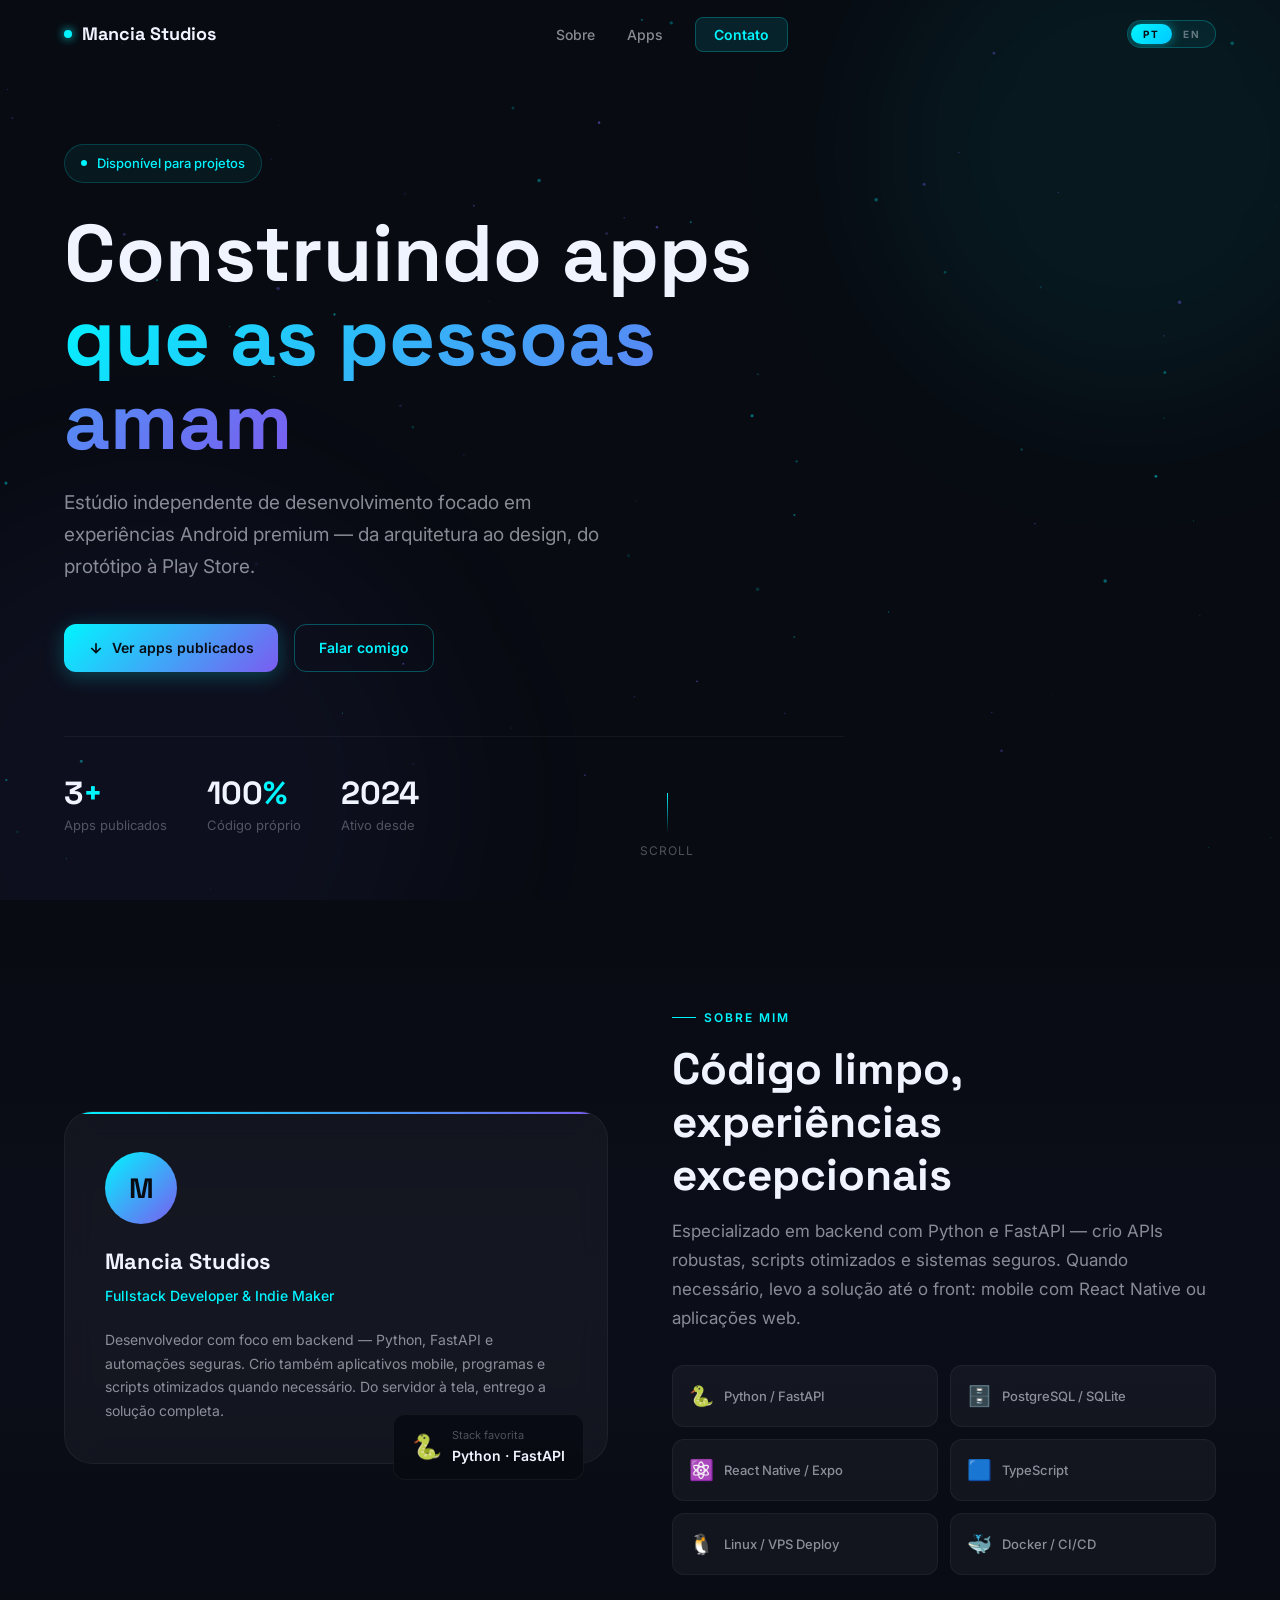
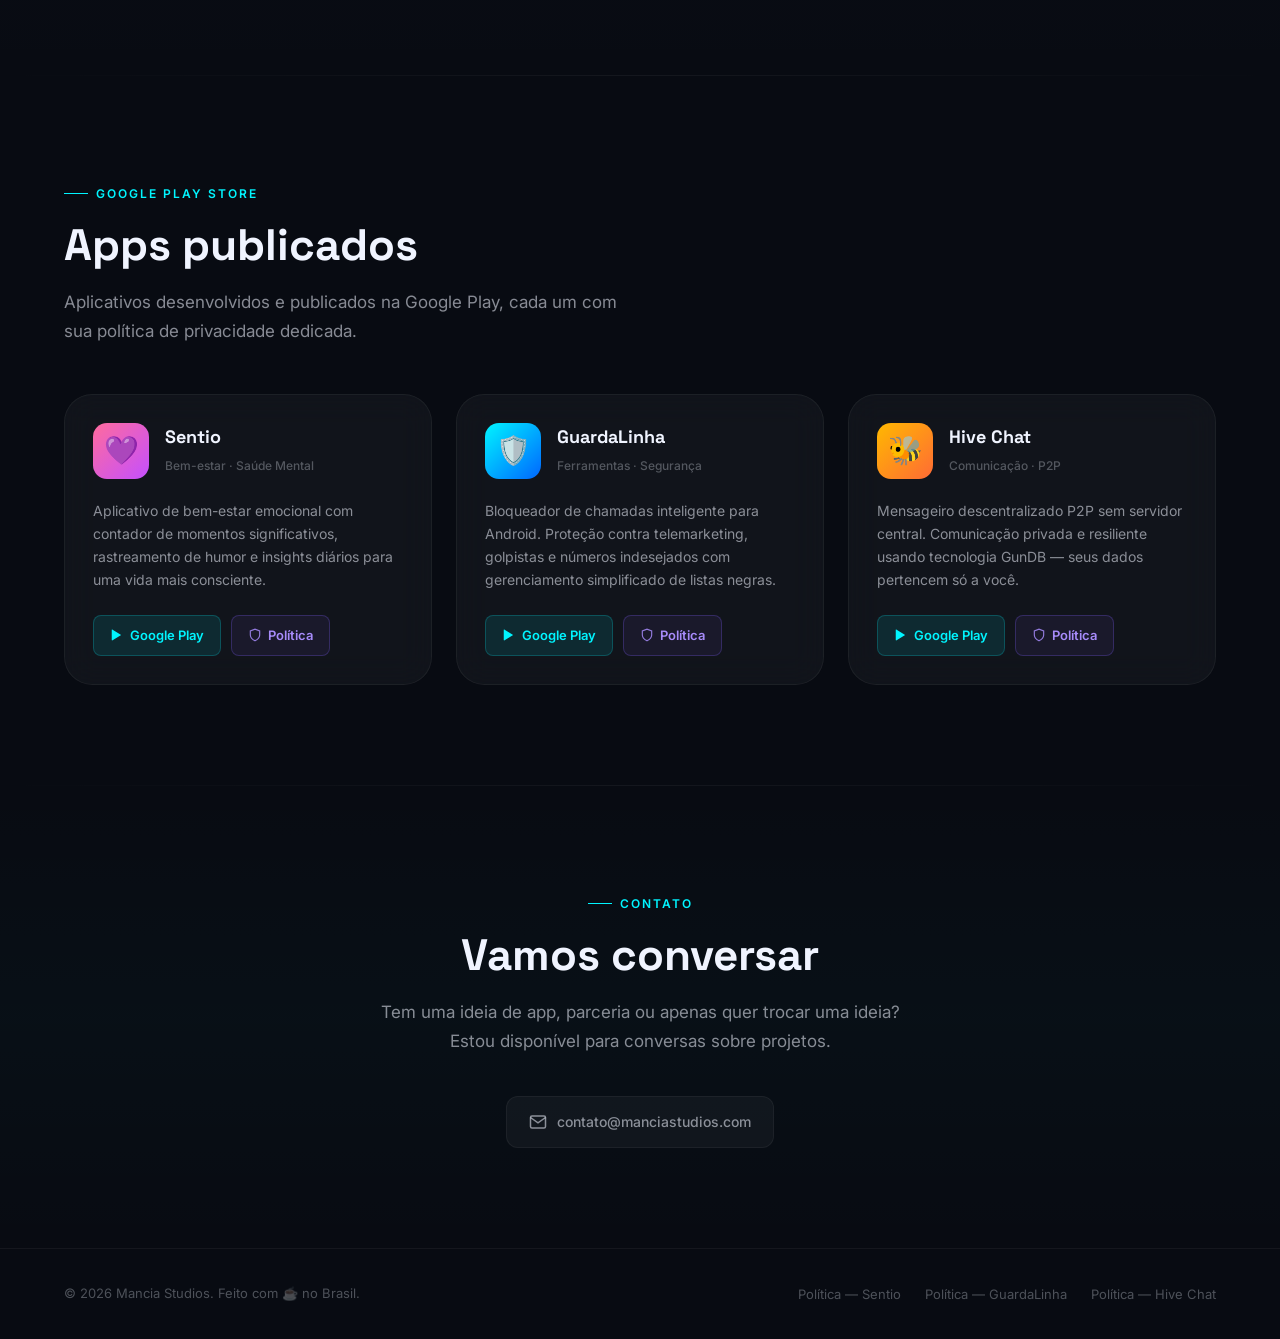
==== commit 6a1e1d7e: "feat: rewrite about section with backend-first profile" ====
--- a/index.html
+++ b/index.html
@@ -743,10 +743,9 @@
               <div class="about-card-name">Mancia Studios</div>
               <div class="about-card-role" data-i18n="about.card.role">Fullstack Developer &amp; Indie Maker</div>
               <p class="about-card-bio" data-i18n="about.card.bio">
-                Desenvolvedor fullstack apaixonado por construir produtos completos &mdash;
-                do backend robusto em Python ao app mobile publicado na Play Store.
-                Crio programas e scripts otimizados com foco em segurança e confiabilidade.
-                Cada projeto recebe atenção obsessiva a performance, segurança e UX.
+                Desenvolvedor com foco em backend &mdash; Python, FastAPI e automações seguras.
+                Crio também aplicativos mobile, programas e scripts otimizados quando necessário.
+                Do servidor à tela, entrego a solução completa.
               </p>
             </div>
             <div class="about-float-badge" aria-hidden="true">
@@ -764,10 +763,8 @@
               Código limpo,<br />experiências excepcionais
             </h2>
             <p class="section-subtitle reveal reveal-delay-2" data-i18n="about.subtitle">
-              Desenvolvo aplicativos Android do zero à publicação,
-              com foco em performance, segurança e UX premium.
-              Crio também programas e scripts otimizados, com segurança em cada linha.
-              Cada projeto é tratado como produto &mdash; não apenas como código.
+              Especializado em backend com Python e FastAPI &mdash; crio APIs robustas, scripts otimizados e sistemas seguros.
+              Quando necessário, levo a solução até o front: mobile com React Native ou aplicações web.
             </p>
 
             <div class="tech-grid reveal reveal-delay-3" role="list" aria-label="Tecnologias utilizadas">
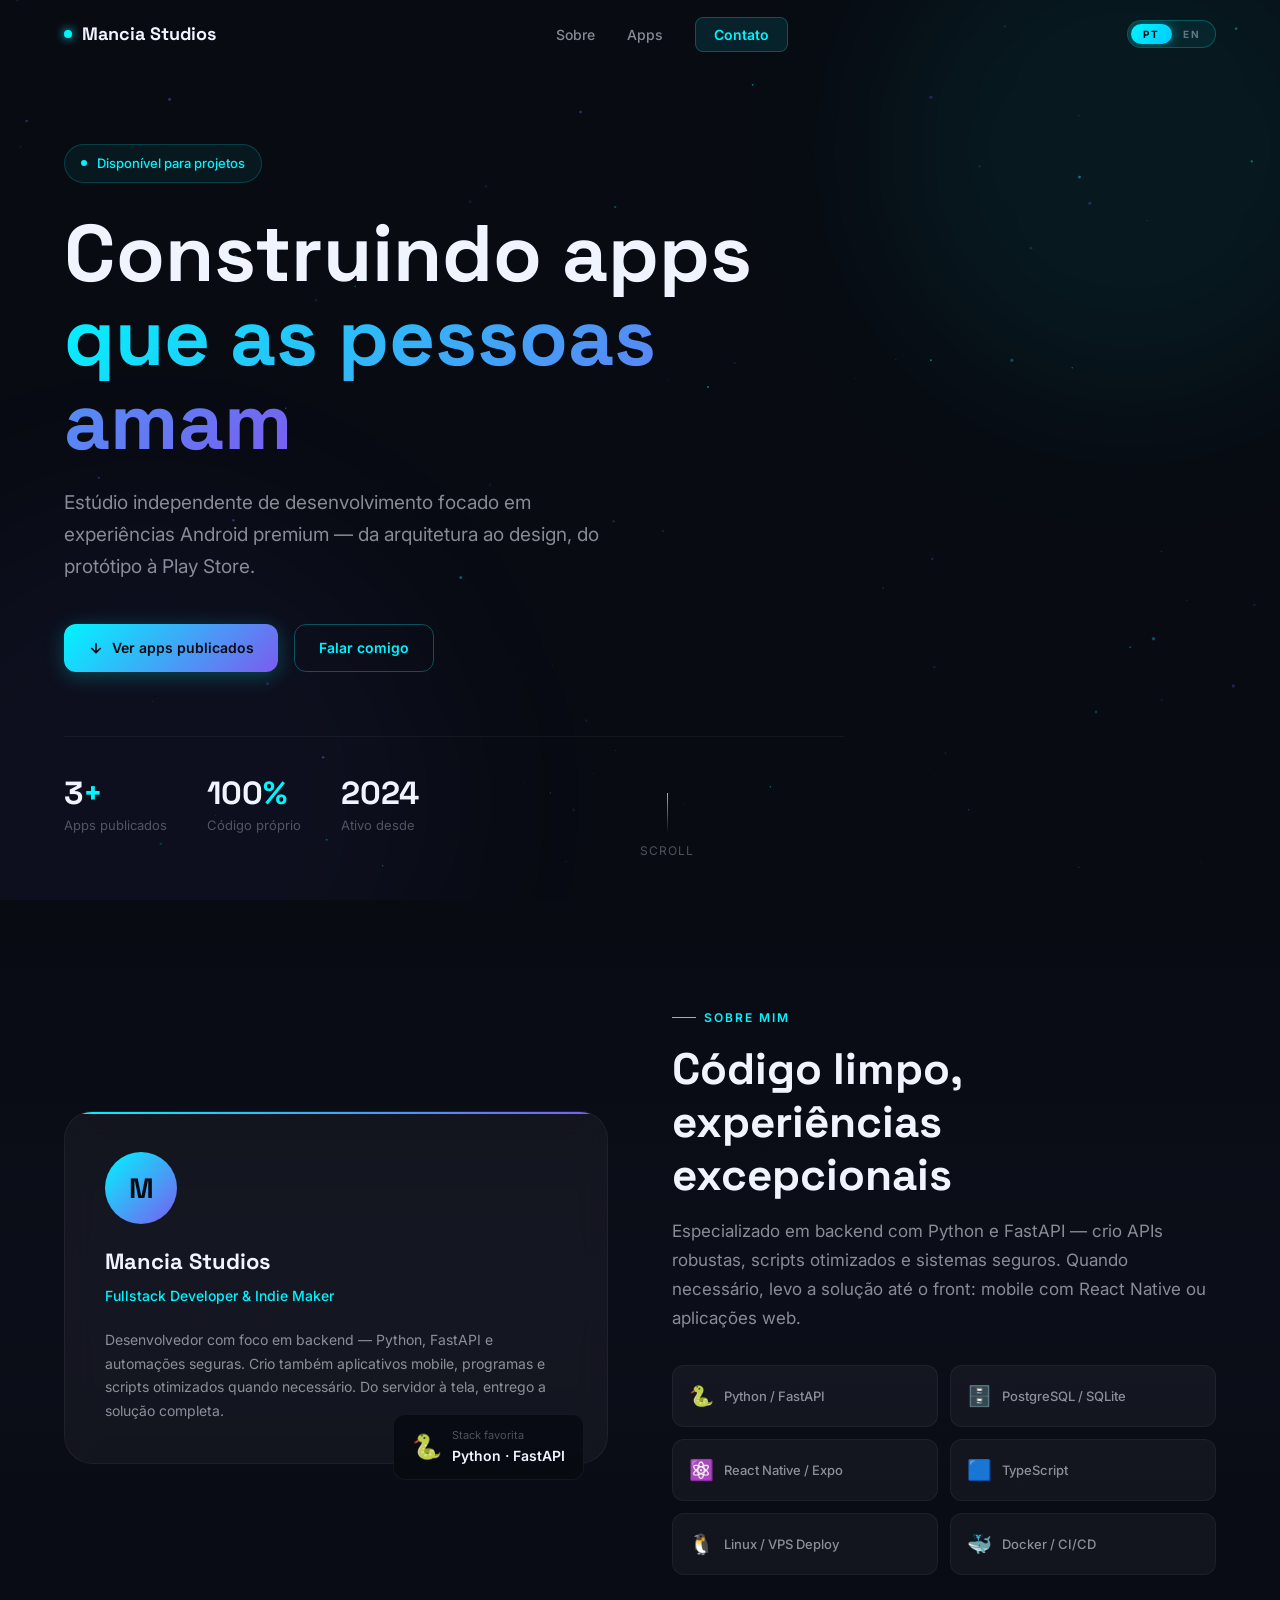
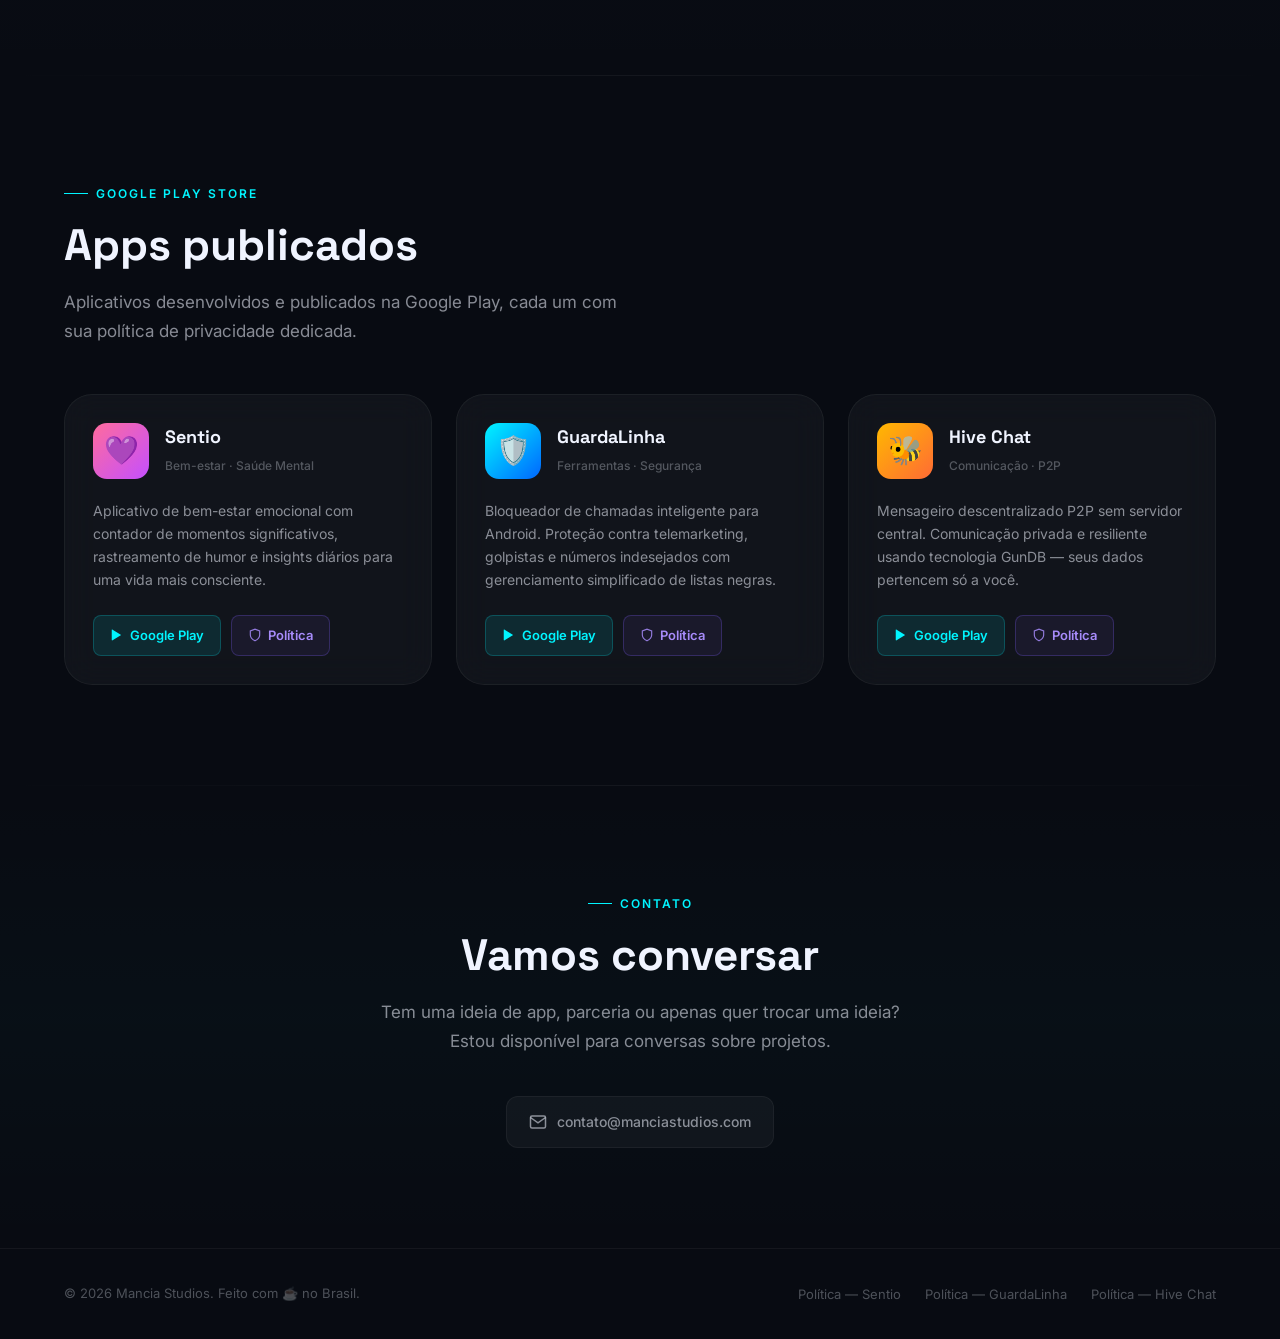
==== commit 9d839477: "fix: add cache-buster to i18n scripts to prevent stale translations" ====
--- a/index.html
+++ b/index.html
@@ -946,8 +946,8 @@
   <script>
     document.getElementById('footer-year').textContent = new Date().getFullYear();
   </script>
-  <script src="assets/js/translations.js"></script>
-  <script src="assets/js/i18n.js"></script>
+  <script src="assets/js/translations.js?v=6a1e1d7"></script>
+  <script src="assets/js/i18n.js?v=6a1e1d7"></script>
   <script src="assets/js/main.js"></script>
 </body>
 </html>
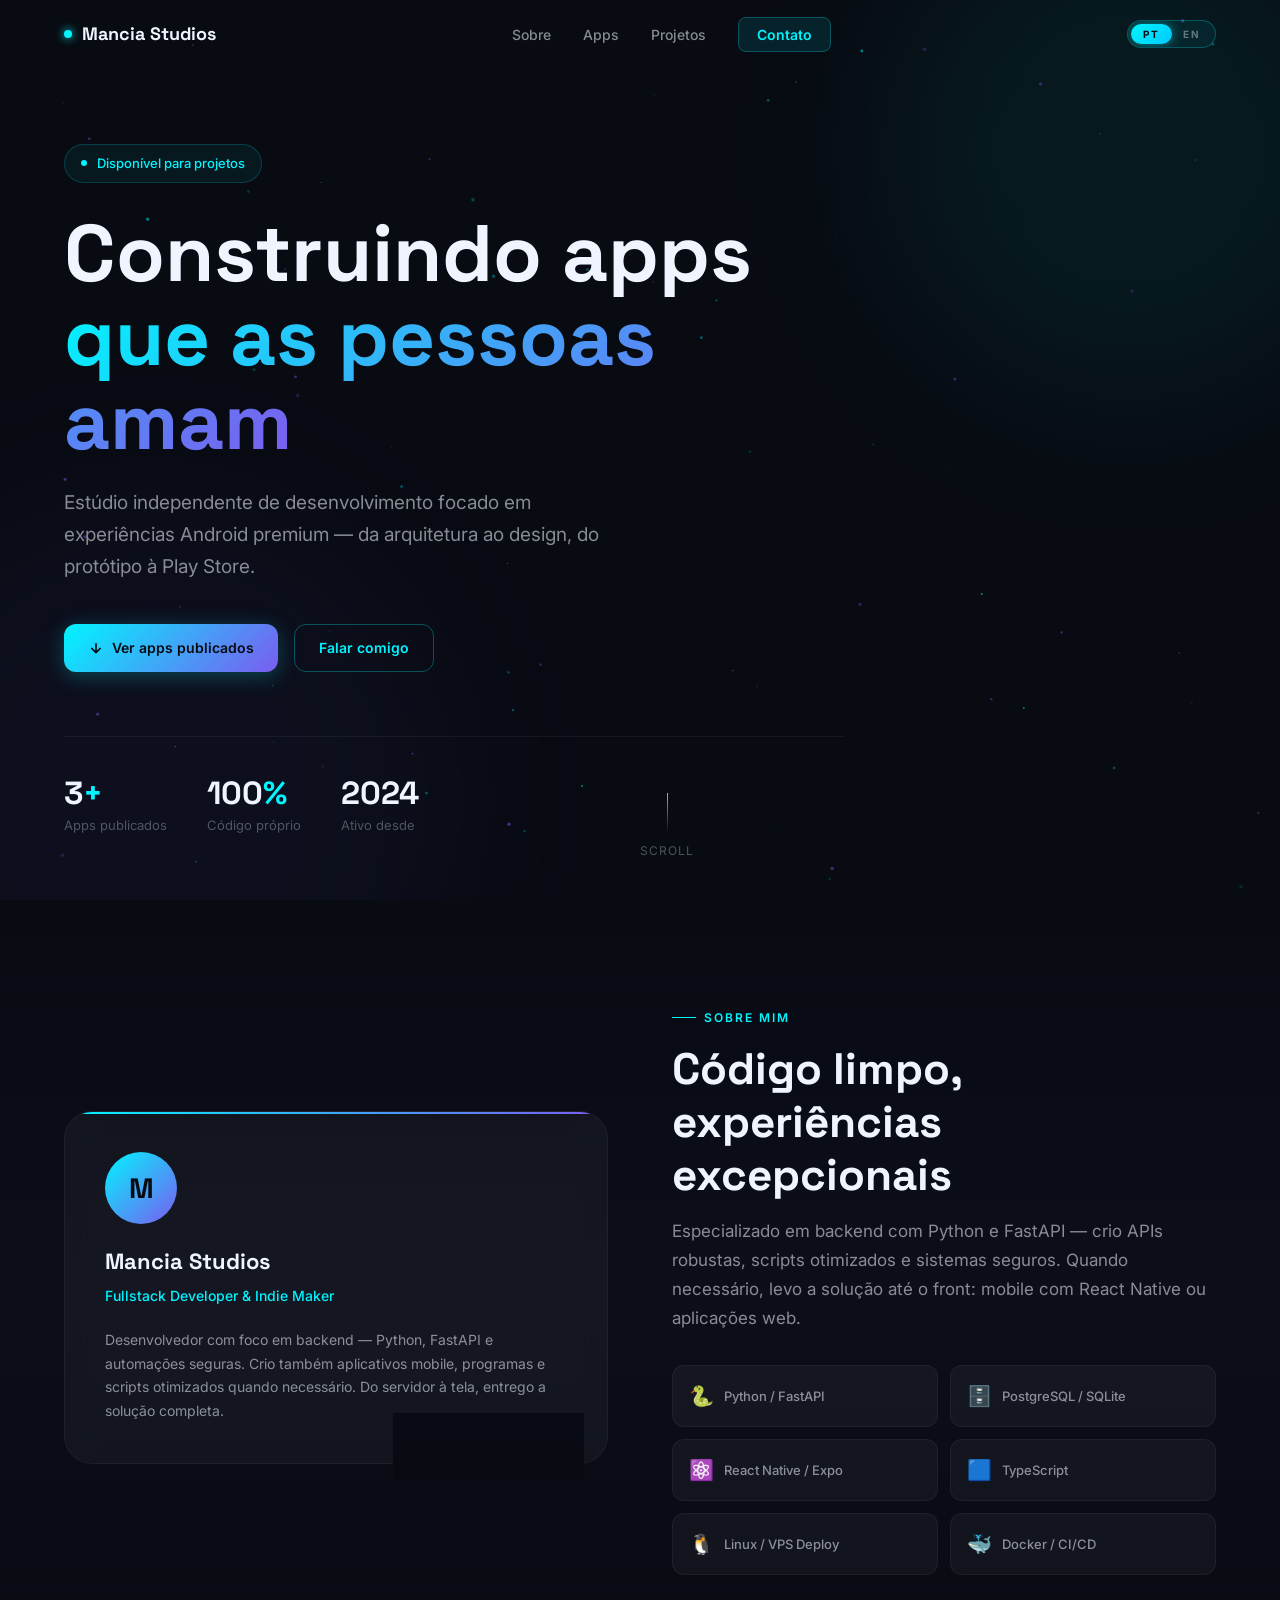
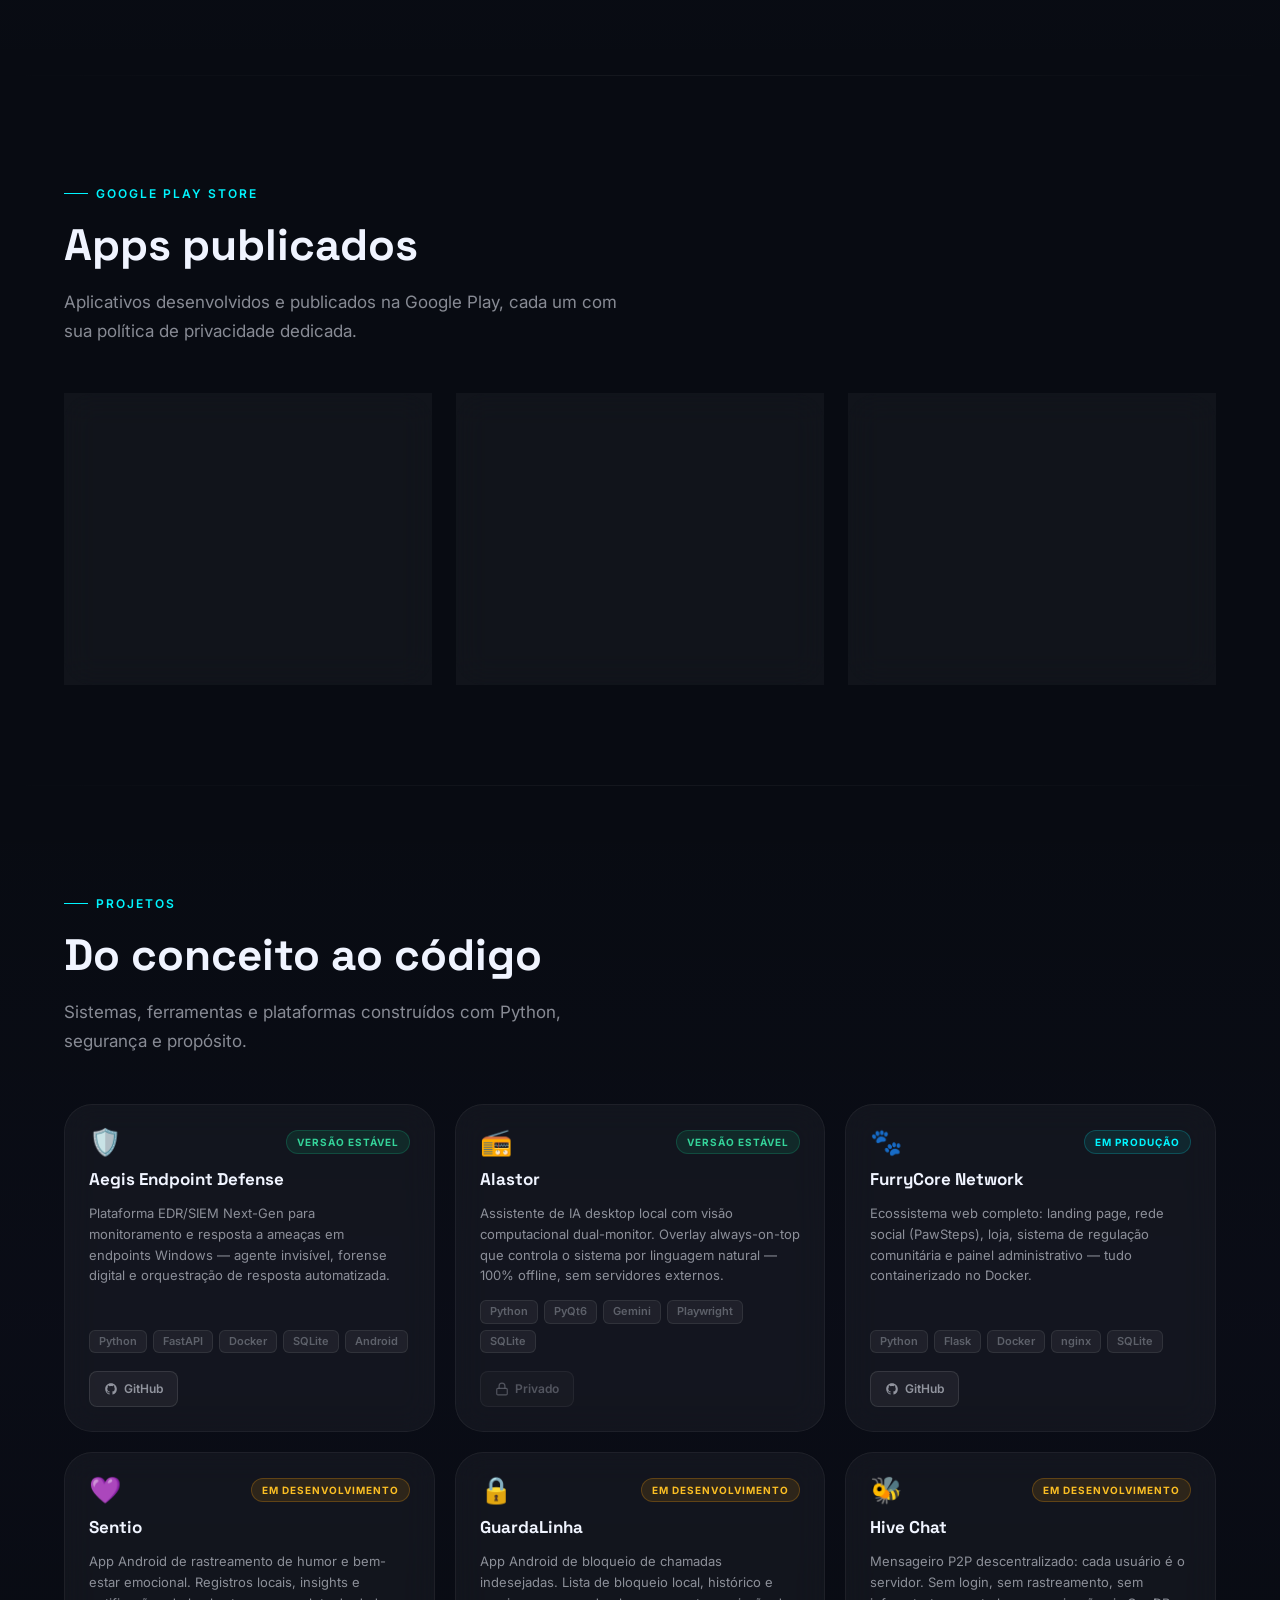
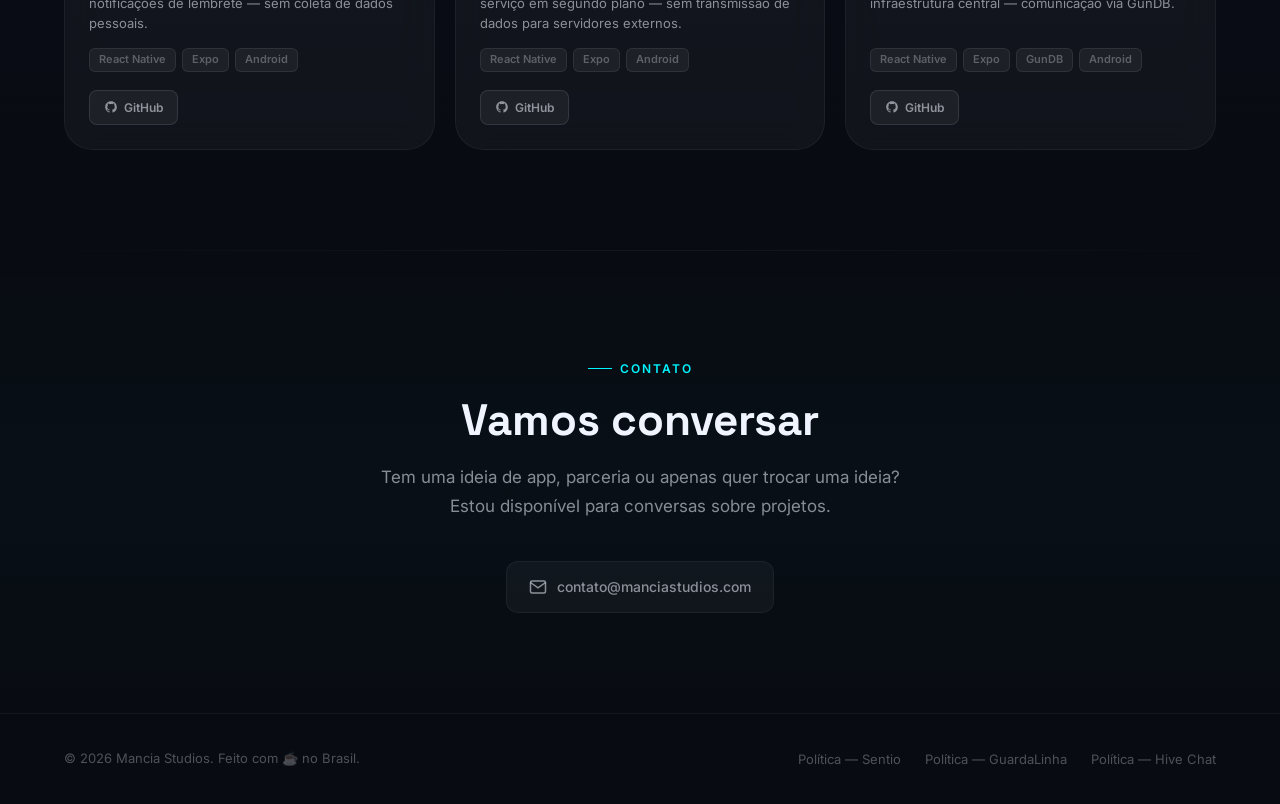
==== commit ec344f98: "feat: add projects section with 6 cards, status badges, github links and i18n" ====
--- a/index.html
+++ b/index.html
@@ -659,6 +659,138 @@
       .hero-stats { gap: 24px; }
       .tech-grid { grid-template-columns: 1fr; }
       .footer-inner { flex-direction: column; align-items: flex-start; }
+      .projects-grid { grid-template-columns: 1fr; }
+    }
+
+    /* ── Projects Section ── */
+    #projects { background: linear-gradient(180deg, transparent, rgba(123,92,240,0.02), transparent); }
+
+    .projects-grid {
+      display: grid;
+      grid-template-columns: repeat(auto-fill, minmax(300px, 1fr));
+      gap: 20px;
+      margin-top: 48px;
+    }
+
+    .project-card {
+      background: var(--bg-surface);
+      backdrop-filter: var(--blur-glass);
+      border: 1px solid var(--border);
+      border-radius: var(--radius-xl);
+      padding: 24px;
+      display: flex;
+      flex-direction: column;
+      gap: 14px;
+      position: relative;
+      overflow: hidden;
+      transition: all var(--transition-smooth);
+    }
+
+    .project-card::before {
+      content: '';
+      position: absolute;
+      top: 0; left: 0; right: 0;
+      height: 2px;
+      border-radius: var(--radius-xl) var(--radius-xl) 0 0;
+      opacity: 0;
+      transition: opacity var(--transition-smooth);
+    }
+
+    .project-card:hover { transform: translateY(-4px); box-shadow: 0 16px 48px rgba(0,0,0,0.35); }
+    .project-card:hover::before { opacity: 1; }
+
+    .project-card.status-dev::before   { background: linear-gradient(90deg, #F59E0B, #FBBF24); }
+    .project-card.status-stable::before{ background: linear-gradient(90deg, #10B981, #34D399); }
+    .project-card.status-prod::before  { background: linear-gradient(90deg, #00F5FF, #7B5CF0); }
+
+    .project-top {
+      display: flex;
+      align-items: center;
+      justify-content: space-between;
+      gap: 10px;
+    }
+
+    .project-icon {
+      font-size: 26px;
+      line-height: 1;
+    }
+
+    .project-status {
+      font-size: 10px;
+      font-weight: 700;
+      letter-spacing: 1px;
+      padding: 3px 10px;
+      border-radius: 100px;
+      text-transform: uppercase;
+      flex-shrink: 0;
+    }
+
+    .project-status.status-dev   { background: rgba(245,158,11,0.12); color: #FBBF24; border: 1px solid rgba(245,158,11,0.25); }
+    .project-status.status-stable{ background: rgba(16,185,129,0.12); color: #34D399; border: 1px solid rgba(16,185,129,0.25); }
+    .project-status.status-prod  { background: rgba(0,245,255,0.08);  color: var(--accent-cyan); border: 1px solid rgba(0,245,255,0.2); }
+
+    .project-name {
+      font-family: var(--font-display);
+      font-size: 17px;
+      font-weight: 700;
+      color: var(--text-primary);
+      line-height: 1.2;
+    }
+
+    .project-desc {
+      font-size: 13px;
+      color: var(--text-secondary);
+      line-height: 1.6;
+      flex: 1;
+    }
+
+    .project-tags {
+      display: flex;
+      flex-wrap: wrap;
+      gap: 6px;
+    }
+
+    .project-tag {
+      font-size: 11px;
+      font-weight: 600;
+      padding: 2px 9px;
+      border-radius: 6px;
+      background: rgba(255,255,255,0.05);
+      border: 1px solid rgba(255,255,255,0.08);
+      color: var(--text-muted);
+    }
+
+    .project-actions {
+      display: flex;
+      gap: 8px;
+      flex-wrap: wrap;
+      margin-top: 4px;
+    }
+
+    .project-btn {
+      display: inline-flex;
+      align-items: center;
+      gap: 6px;
+      padding: 7px 14px;
+      border-radius: var(--radius-sm);
+      font-size: 12px;
+      font-weight: 600;
+      transition: all var(--transition-smooth);
+      position: relative;
+      z-index: 2;
+    }
+
+    .project-btn-github {
+      background: rgba(255,255,255,0.05);
+      border: 1px solid rgba(255,255,255,0.1);
+      color: var(--text-secondary);
+    }
+
+    .project-btn-github:hover {
+      background: rgba(255,255,255,0.1);
+      border-color: rgba(255,255,255,0.2);
+      color: var(--text-primary);
+      transform: translateY(-1px);
     }
   </style>
 </head>
@@ -676,6 +808,7 @@
         <ul class="nav-links" role="list">
           <li><a href="#about" data-i18n="nav.about">Sobre</a></li>
           <li><a href="#apps" data-i18n="nav.apps">Apps</a></li>
+          <li><a href="#projects" data-i18n="nav.projects">Projetos</a></li>
           <li><a href="#contact" class="nav-cta" data-i18n="nav.contact">Contato</a></li>
         </ul>
         <div class="lang-switch" id="lang-switch" role="switch" aria-checked="false" onclick="toggleLang()" data-lang="pt" tabindex="0" aria-label="Idioma: Português — clique para English">
@@ -908,6 +1041,167 @@
 
     <div class="divider" role="separator"></div>
 
+    <section id="projects" class="section" aria-labelledby="projects-heading">
+      <div class="container">
+        <p class="section-label reveal" data-i18n="projects.label">Projetos</p>
+        <h2 class="section-title reveal reveal-delay-1" id="projects-heading" data-i18n="projects.title">Do conceito ao código</h2>
+        <p class="section-subtitle reveal reveal-delay-2" data-i18n="projects.subtitle">
+          Sistemas, ferramentas e plataformas construídos com Python, segurança e propósito.
+        </p>
+
+        <div class="projects-grid">
+
+          <!-- Aegis -->
+          <article class="project-card status-stable reveal">
+            <div class="project-top">
+              <div class="project-icon">🛡️</div>
+              <span class="project-status status-stable" data-i18n="status.stable">Versão estável</span>
+            </div>
+            <h3 class="project-name">Aegis Endpoint Defense</h3>
+            <p class="project-desc" data-i18n="proj.aegis.desc">
+              Plataforma EDR/SIEM Next-Gen para monitoramento e resposta a ameaças em endpoints Windows — agente invisível, forense digital e orquestração de resposta automatizada.
+            </p>
+            <div class="project-tags">
+              <span class="project-tag">Python</span>
+              <span class="project-tag">FastAPI</span>
+              <span class="project-tag">Docker</span>
+              <span class="project-tag">SQLite</span>
+              <span class="project-tag">Android</span>
+            </div>
+            <div class="project-actions">
+              <a href="https://github.com/BernardoMancia/aegis-endpoint-defense" target="_blank" rel="noopener noreferrer" class="project-btn project-btn-github" id="proj-aegis-github">
+                <svg width="14" height="14" viewBox="0 0 24 24" fill="currentColor"><path d="M12 2C6.48 2 2 6.48 2 12c0 4.42 2.87 8.17 6.84 9.49.5.09.68-.22.68-.48v-1.7c-2.78.6-3.37-1.34-3.37-1.34-.45-1.16-1.11-1.47-1.11-1.47-.91-.62.07-.61.07-.61 1 .07 1.53 1.03 1.53 1.03.89 1.52 2.34 1.08 2.91.83.09-.65.35-1.08.63-1.33-2.22-.25-4.56-1.11-4.56-4.94 0-1.09.39-1.98 1.03-2.68-.1-.25-.45-1.27.1-2.64 0 0 .84-.27 2.75 1.02A9.56 9.56 0 0112 6.8c.85 0 1.71.11 2.51.33 1.91-1.29 2.75-1.02 2.75-1.02.55 1.37.2 2.39.1 2.64.64.7 1.03 1.59 1.03 2.68 0 3.84-2.34 4.69-4.57 4.93.36.31.68.92.68 1.85v2.74c0 .27.18.58.69.48A10.01 10.01 0 0022 12c0-5.52-4.48-10-10-10z"/></svg>
+                GitHub
+              </a>
+            </div>
+          </article>
+
+          <!-- Alastor -->
+          <article class="project-card status-stable reveal reveal-delay-1">
+            <div class="project-top">
+              <div class="project-icon">📻</div>
+              <span class="project-status status-stable" data-i18n="status.stable">Versão estável</span>
+            </div>
+            <h3 class="project-name">Alastor</h3>
+            <p class="project-desc" data-i18n="proj.alastor.desc">
+              Assistente de IA desktop local com visão computacional dual-monitor. Overlay always-on-top que controla o sistema por linguagem natural — 100% offline, sem servidores externos.
+            </p>
+            <div class="project-tags">
+              <span class="project-tag">Python</span>
+              <span class="project-tag">PyQt6</span>
+              <span class="project-tag">Gemini</span>
+              <span class="project-tag">Playwright</span>
+              <span class="project-tag">SQLite</span>
+            </div>
+            <div class="project-actions">
+              <span class="project-btn project-btn-github" style="opacity:.5;cursor:default;">
+                <svg width="14" height="14" viewBox="0 0 24 24" fill="none" stroke="currentColor" stroke-width="2"><rect x="3" y="11" width="18" height="11" rx="2"/><path d="M7 11V7a5 5 0 0110 0v4"/></svg>
+                <span data-i18n="proj.private">Privado</span>
+              </span>
+            </div>
+          </article>
+
+          <!-- FurryCore -->
+          <article class="project-card status-prod reveal reveal-delay-2">
+            <div class="project-top">
+              <div class="project-icon">🐾</div>
+              <span class="project-status status-prod" data-i18n="status.prod">Em produção</span>
+            </div>
+            <h3 class="project-name">FurryCore Network</h3>
+            <p class="project-desc" data-i18n="proj.furry.desc">
+              Ecossistema web completo: landing page, rede social (PawSteps), loja, sistema de regulação comunitária e painel administrativo — tudo containerizado no Docker.
+            </p>
+            <div class="project-tags">
+              <span class="project-tag">Python</span>
+              <span class="project-tag">Flask</span>
+              <span class="project-tag">Docker</span>
+              <span class="project-tag">nginx</span>
+              <span class="project-tag">SQLite</span>
+            </div>
+            <div class="project-actions">
+              <a href="https://github.com/BernardoMancia/FurryCore-Network" target="_blank" rel="noopener noreferrer" class="project-btn project-btn-github" id="proj-furry-github">
+                <svg width="14" height="14" viewBox="0 0 24 24" fill="currentColor"><path d="M12 2C6.48 2 2 6.48 2 12c0 4.42 2.87 8.17 6.84 9.49.5.09.68-.22.68-.48v-1.7c-2.78.6-3.37-1.34-3.37-1.34-.45-1.16-1.11-1.47-1.11-1.47-.91-.62.07-.61.07-.61 1 .07 1.53 1.03 1.53 1.03.89 1.52 2.34 1.08 2.91.83.09-.65.35-1.08.63-1.33-2.22-.25-4.56-1.11-4.56-4.94 0-1.09.39-1.98 1.03-2.68-.1-.25-.45-1.27.1-2.64 0 0 .84-.27 2.75 1.02A9.56 9.56 0 0112 6.8c.85 0 1.71.11 2.51.33 1.91-1.29 2.75-1.02 2.75-1.02.55 1.37.2 2.39.1 2.64.64.7 1.03 1.59 1.03 2.68 0 3.84-2.34 4.69-4.57 4.93.36.31.68.92.68 1.85v2.74c0 .27.18.58.69.48A10.01 10.01 0 0022 12c0-5.52-4.48-10-10-10z"/></svg>
+                GitHub
+              </a>
+            </div>
+          </article>
+
+          <!-- Sentio -->
+          <article class="project-card status-dev reveal">
+            <div class="project-top">
+              <div class="project-icon">💜</div>
+              <span class="project-status status-dev" data-i18n="status.dev">Em desenvolvimento</span>
+            </div>
+            <h3 class="project-name">Sentio</h3>
+            <p class="project-desc" data-i18n="proj.sentio.desc">
+              App Android de rastreamento de humor e bem-estar emocional. Registros locais, insights e notificações de lembrete — sem coleta de dados pessoais.
+            </p>
+            <div class="project-tags">
+              <span class="project-tag">React Native</span>
+              <span class="project-tag">Expo</span>
+              <span class="project-tag">Android</span>
+            </div>
+            <div class="project-actions">
+              <a href="https://github.com/BernardoMancia/Sentio" target="_blank" rel="noopener noreferrer" class="project-btn project-btn-github" id="proj-sentio-github">
+                <svg width="14" height="14" viewBox="0 0 24 24" fill="currentColor"><path d="M12 2C6.48 2 2 6.48 2 12c0 4.42 2.87 8.17 6.84 9.49.5.09.68-.22.68-.48v-1.7c-2.78.6-3.37-1.34-3.37-1.34-.45-1.16-1.11-1.47-1.11-1.47-.91-.62.07-.61.07-.61 1 .07 1.53 1.03 1.53 1.03.89 1.52 2.34 1.08 2.91.83.09-.65.35-1.08.63-1.33-2.22-.25-4.56-1.11-4.56-4.94 0-1.09.39-1.98 1.03-2.68-.1-.25-.45-1.27.1-2.64 0 0 .84-.27 2.75 1.02A9.56 9.56 0 0112 6.8c.85 0 1.71.11 2.51.33 1.91-1.29 2.75-1.02 2.75-1.02.55 1.37.2 2.39.1 2.64.64.7 1.03 1.59 1.03 2.68 0 3.84-2.34 4.69-4.57 4.93.36.31.68.92.68 1.85v2.74c0 .27.18.58.69.48A10.01 10.01 0 0022 12c0-5.52-4.48-10-10-10z"/></svg>
+                GitHub
+              </a>
+            </div>
+          </article>
+
+          <!-- GuardaLinha -->
+          <article class="project-card status-dev reveal reveal-delay-1">
+            <div class="project-top">
+              <div class="project-icon">🔒</div>
+              <span class="project-status status-dev" data-i18n="status.dev">Em desenvolvimento</span>
+            </div>
+            <h3 class="project-name">GuardaLinha</h3>
+            <p class="project-desc" data-i18n="proj.guardalinha.desc">
+              App Android de bloqueio de chamadas indesejadas. Lista de bloqueio local, histórico e serviço em segundo plano — sem transmissão de dados para servidores externos.
+            </p>
+            <div class="project-tags">
+              <span class="project-tag">React Native</span>
+              <span class="project-tag">Expo</span>
+              <span class="project-tag">Android</span>
+            </div>
+            <div class="project-actions">
+              <a href="https://github.com/BernardoMancia/GuardaLinha" target="_blank" rel="noopener noreferrer" class="project-btn project-btn-github" id="proj-guardalinha-github">
+                <svg width="14" height="14" viewBox="0 0 24 24" fill="currentColor"><path d="M12 2C6.48 2 2 6.48 2 12c0 4.42 2.87 8.17 6.84 9.49.5.09.68-.22.68-.48v-1.7c-2.78.6-3.37-1.34-3.37-1.34-.45-1.16-1.11-1.47-1.11-1.47-.91-.62.07-.61.07-.61 1 .07 1.53 1.03 1.53 1.03.89 1.52 2.34 1.08 2.91.83.09-.65.35-1.08.63-1.33-2.22-.25-4.56-1.11-4.56-4.94 0-1.09.39-1.98 1.03-2.68-.1-.25-.45-1.27.1-2.64 0 0 .84-.27 2.75 1.02A9.56 9.56 0 0112 6.8c.85 0 1.71.11 2.51.33 1.91-1.29 2.75-1.02 2.75-1.02.55 1.37.2 2.39.1 2.64.64.7 1.03 1.59 1.03 2.68 0 3.84-2.34 4.69-4.57 4.93.36.31.68.92.68 1.85v2.74c0 .27.18.58.69.48A10.01 10.01 0 0022 12c0-5.52-4.48-10-10-10z"/></svg>
+                GitHub
+              </a>
+            </div>
+          </article>
+
+          <!-- Hive Chat -->
+          <article class="project-card status-dev reveal reveal-delay-2">
+            <div class="project-top">
+              <div class="project-icon">🐝</div>
+              <span class="project-status status-dev" data-i18n="status.dev">Em desenvolvimento</span>
+            </div>
+            <h3 class="project-name">Hive Chat</h3>
+            <p class="project-desc" data-i18n="proj.hive.desc">
+              Mensageiro P2P descentralizado: cada usuário é o servidor. Sem login, sem rastreamento, sem infraestrutura central — comunicação via GunDB.
+            </p>
+            <div class="project-tags">
+              <span class="project-tag">React Native</span>
+              <span class="project-tag">Expo</span>
+              <span class="project-tag">GunDB</span>
+              <span class="project-tag">Android</span>
+            </div>
+            <div class="project-actions">
+              <a href="https://github.com/BernardoMancia/Hive" target="_blank" rel="noopener noreferrer" class="project-btn project-btn-github" id="proj-hive-github">
+                <svg width="14" height="14" viewBox="0 0 24 24" fill="currentColor"><path d="M12 2C6.48 2 2 6.48 2 12c0 4.42 2.87 8.17 6.84 9.49.5.09.68-.22.68-.48v-1.7c-2.78.6-3.37-1.34-3.37-1.34-.45-1.16-1.11-1.47-1.11-1.47-.91-.62.07-.61.07-.61 1 .07 1.53 1.03 1.53 1.03.89 1.52 2.34 1.08 2.91.83.09-.65.35-1.08.63-1.33-2.22-.25-4.56-1.11-4.56-4.94 0-1.09.39-1.98 1.03-2.68-.1-.25-.45-1.27.1-2.64 0 0 .84-.27 2.75 1.02A9.56 9.56 0 0112 6.8c.85 0 1.71.11 2.51.33 1.91-1.29 2.75-1.02 2.75-1.02.55 1.37.2 2.39.1 2.64.64.7 1.03 1.59 1.03 2.68 0 3.84-2.34 4.69-4.57 4.93.36.31.68.92.68 1.85v2.74c0 .27.18.58.69.48A10.01 10.01 0 0022 12c0-5.52-4.48-10-10-10z"/></svg>
+                GitHub
+              </a>
+            </div>
+          </article>
+
+        </div>
+      </div>
+    </section>
+
+    <div class="divider" role="separator"></div>
+
     <section id="contact" class="section" aria-labelledby="contact-heading">
       <div class="container">
         <div class="contact-wrapper">
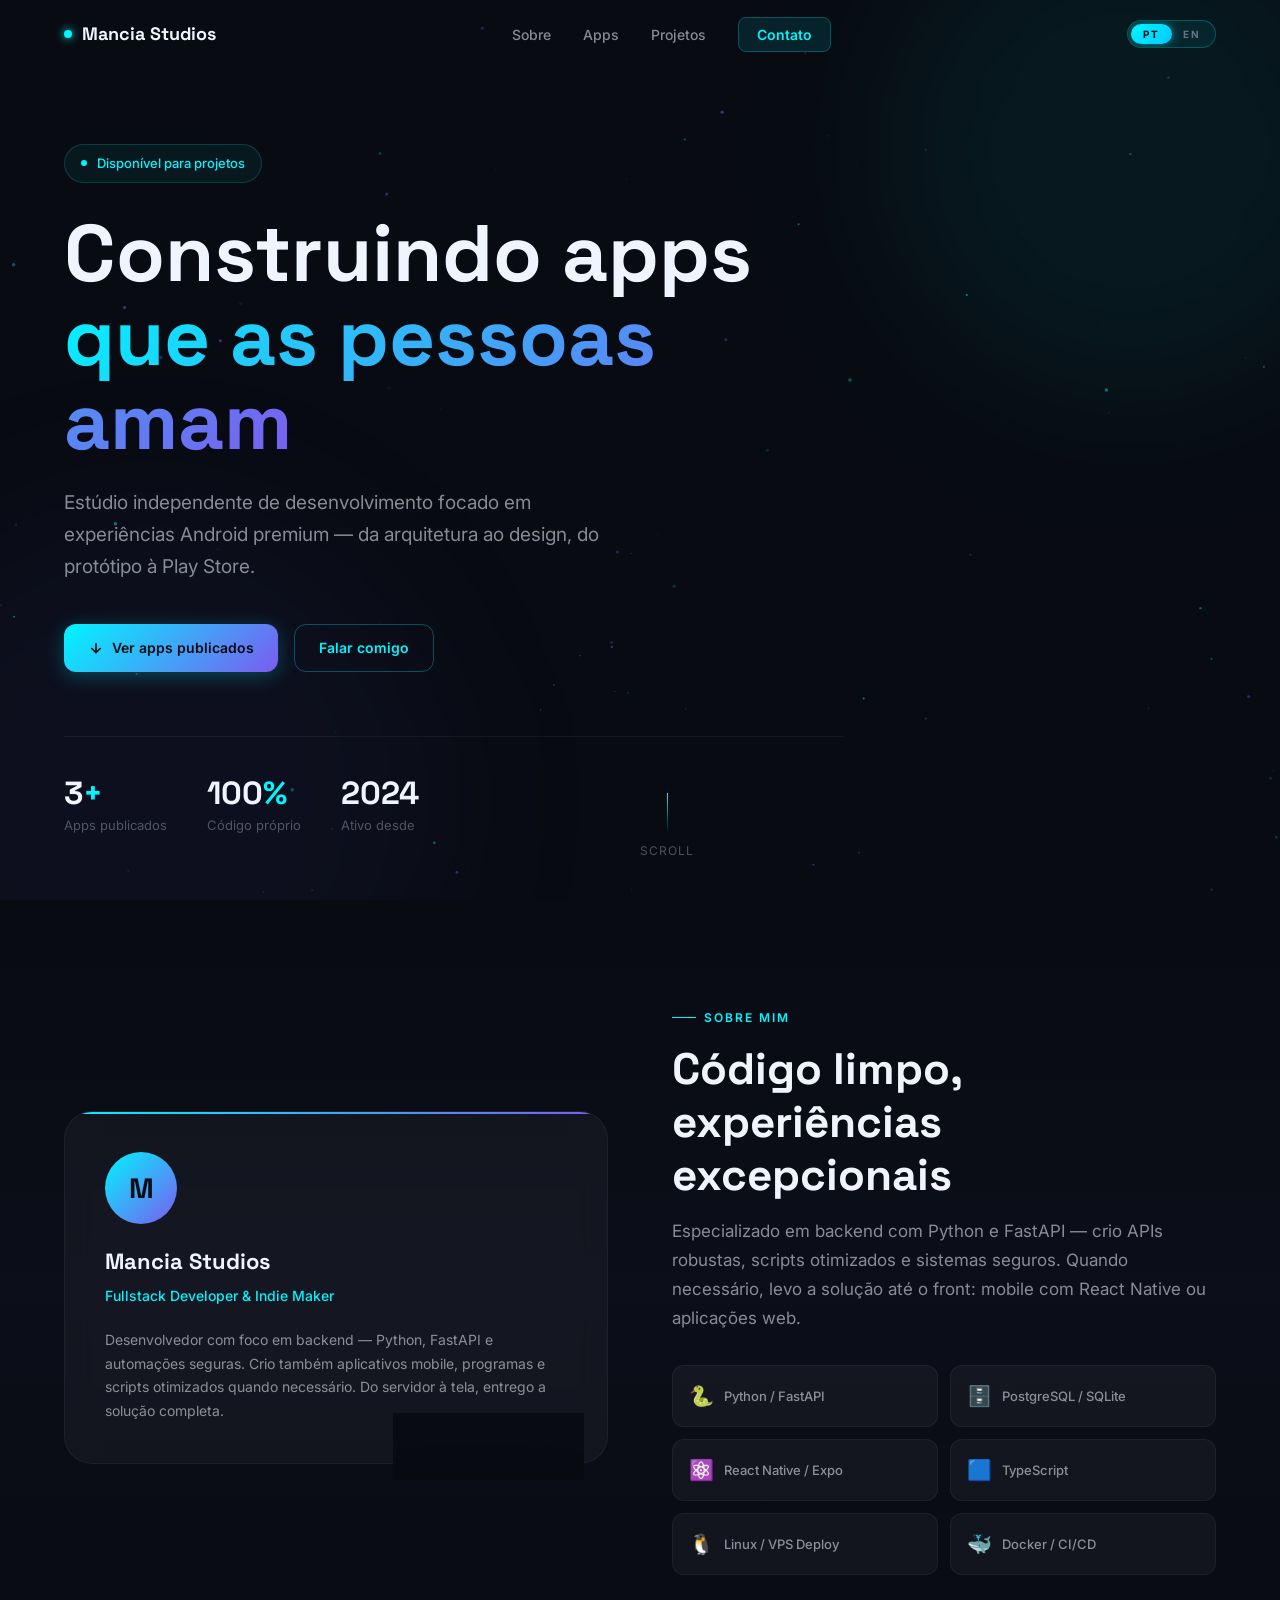
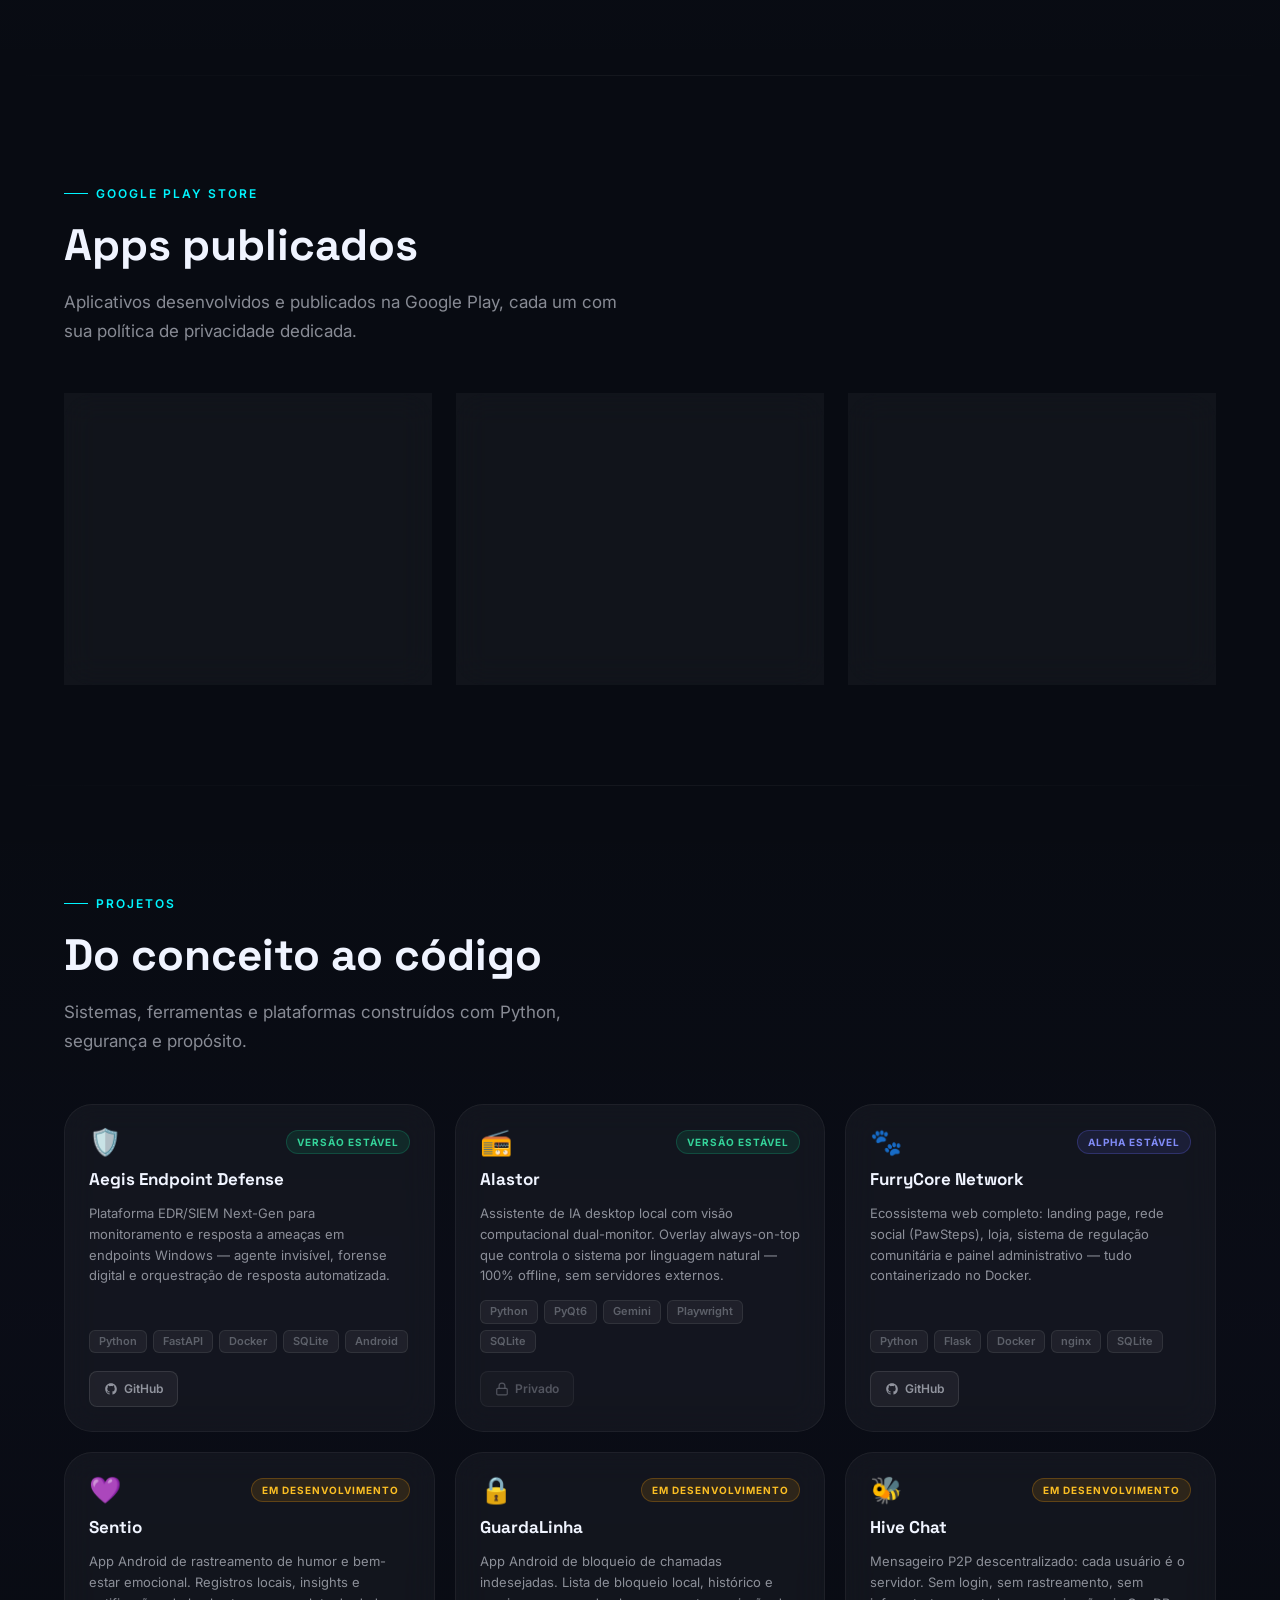
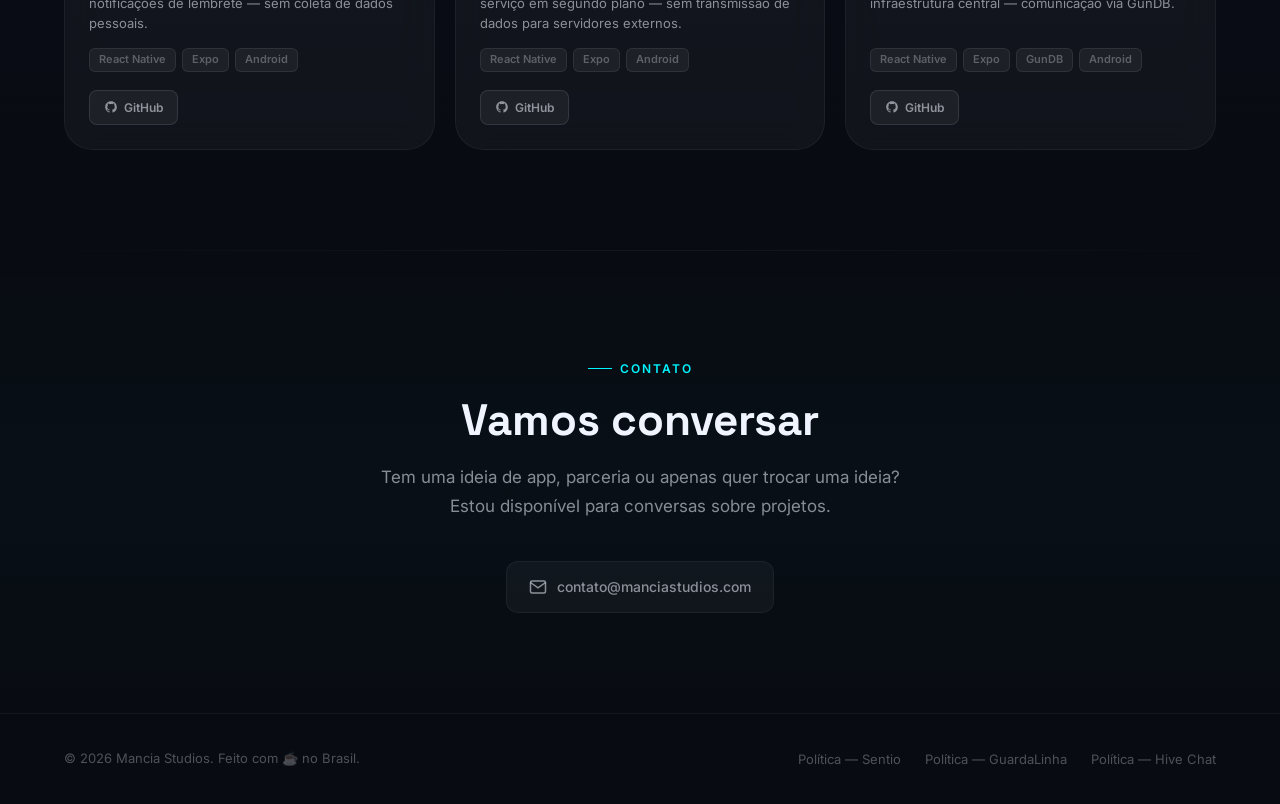
==== commit 32886078: "feat: add status-alpha badge, update FurryCore to Stable Alpha" ====
--- a/index.html
+++ b/index.html
@@ -702,6 +702,7 @@
     .project-card.status-dev::before   { background: linear-gradient(90deg, #F59E0B, #FBBF24); }
     .project-card.status-stable::before{ background: linear-gradient(90deg, #10B981, #34D399); }
     .project-card.status-prod::before  { background: linear-gradient(90deg, #00F5FF, #7B5CF0); }
+    .project-card.status-alpha::before { background: linear-gradient(90deg, #6366F1, #818CF8); }
 
     .project-top {
       display: flex;
@@ -728,6 +729,7 @@
     .project-status.status-dev   { background: rgba(245,158,11,0.12); color: #FBBF24; border: 1px solid rgba(245,158,11,0.25); }
     .project-status.status-stable{ background: rgba(16,185,129,0.12); color: #34D399; border: 1px solid rgba(16,185,129,0.25); }
     .project-status.status-prod  { background: rgba(0,245,255,0.08);  color: var(--accent-cyan); border: 1px solid rgba(0,245,255,0.2); }
+    .project-status.status-alpha { background: rgba(99,102,241,0.12); color: #818CF8; border: 1px solid rgba(99,102,241,0.28); }
 
     .project-name {
       font-family: var(--font-display);
@@ -1102,10 +1104,10 @@
           </article>
 
           <!-- FurryCore -->
-          <article class="project-card status-prod reveal reveal-delay-2">
+          <article class="project-card status-alpha reveal reveal-delay-2">
             <div class="project-top">
               <div class="project-icon">🐾</div>
-              <span class="project-status status-prod" data-i18n="status.prod">Em produção</span>
+              <span class="project-status status-alpha" data-i18n="status.alpha">Alpha Estável</span>
             </div>
             <h3 class="project-name">FurryCore Network</h3>
             <p class="project-desc" data-i18n="proj.furry.desc">
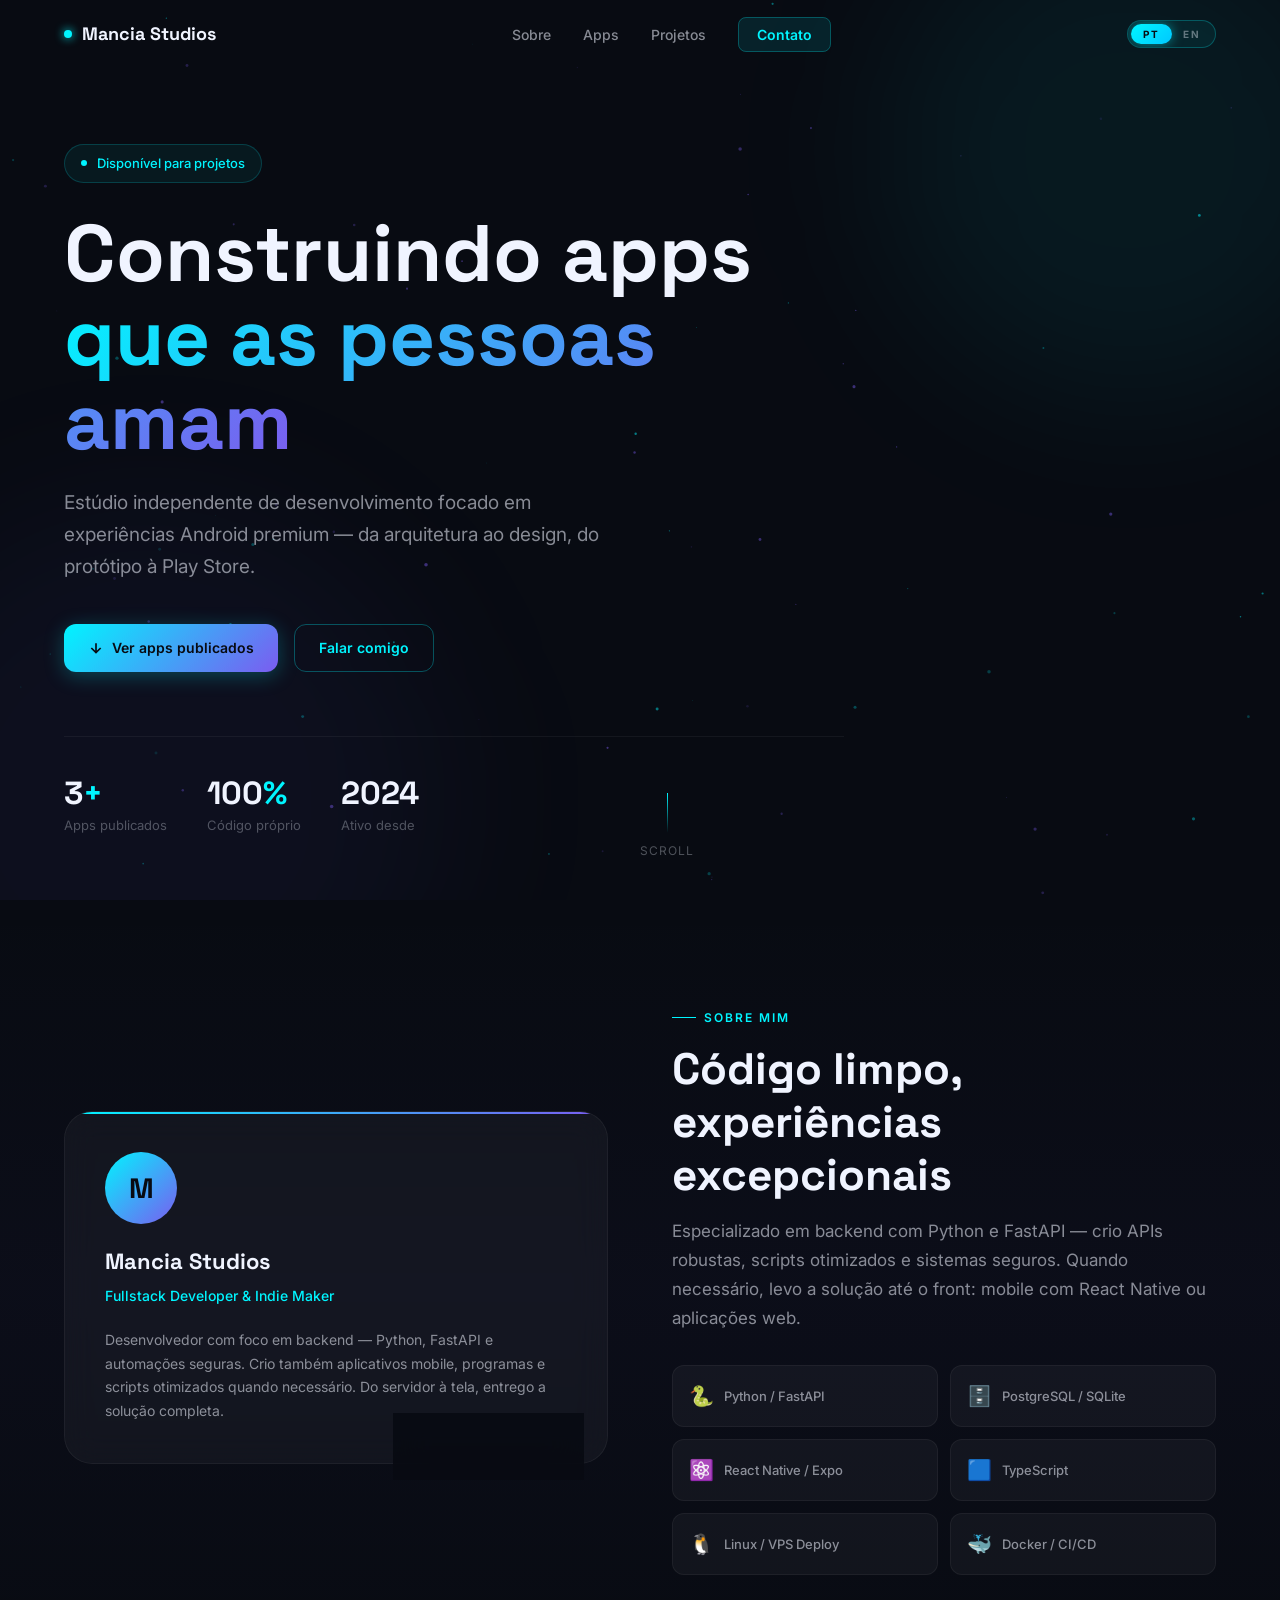
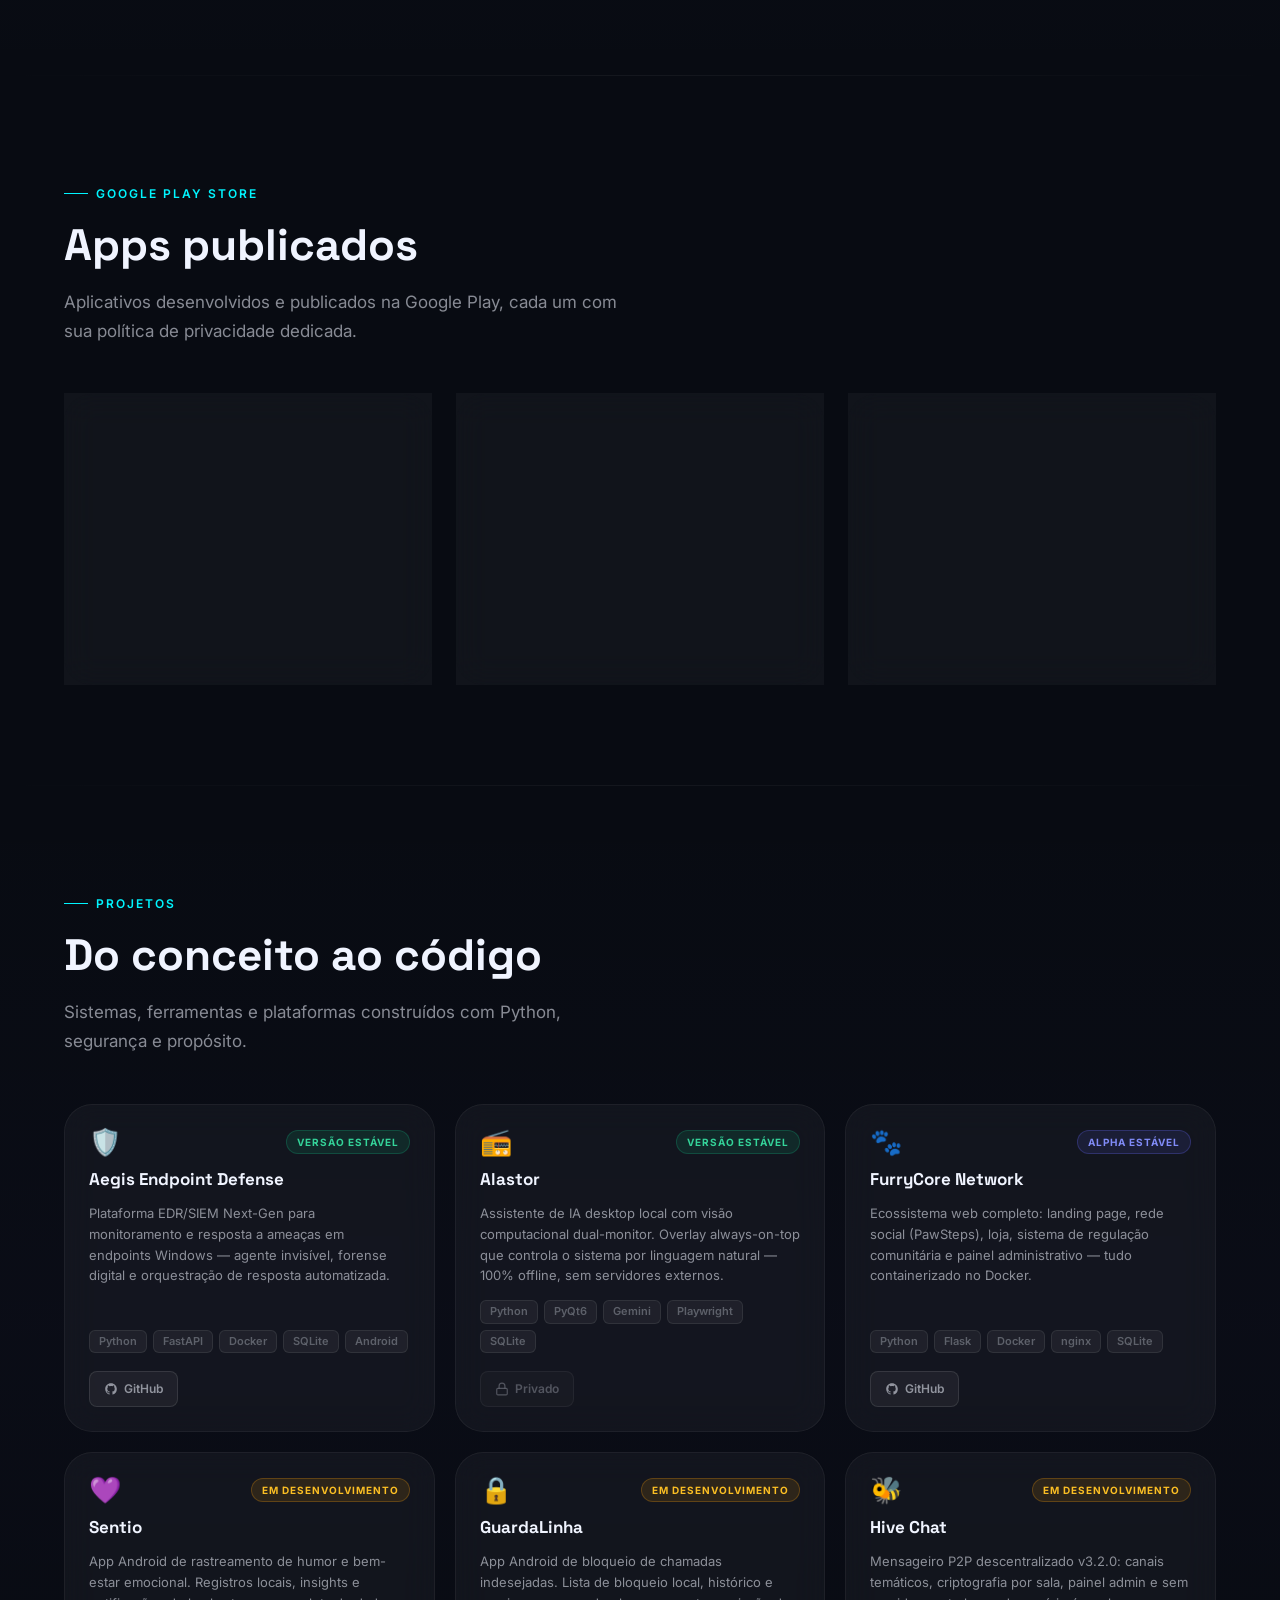
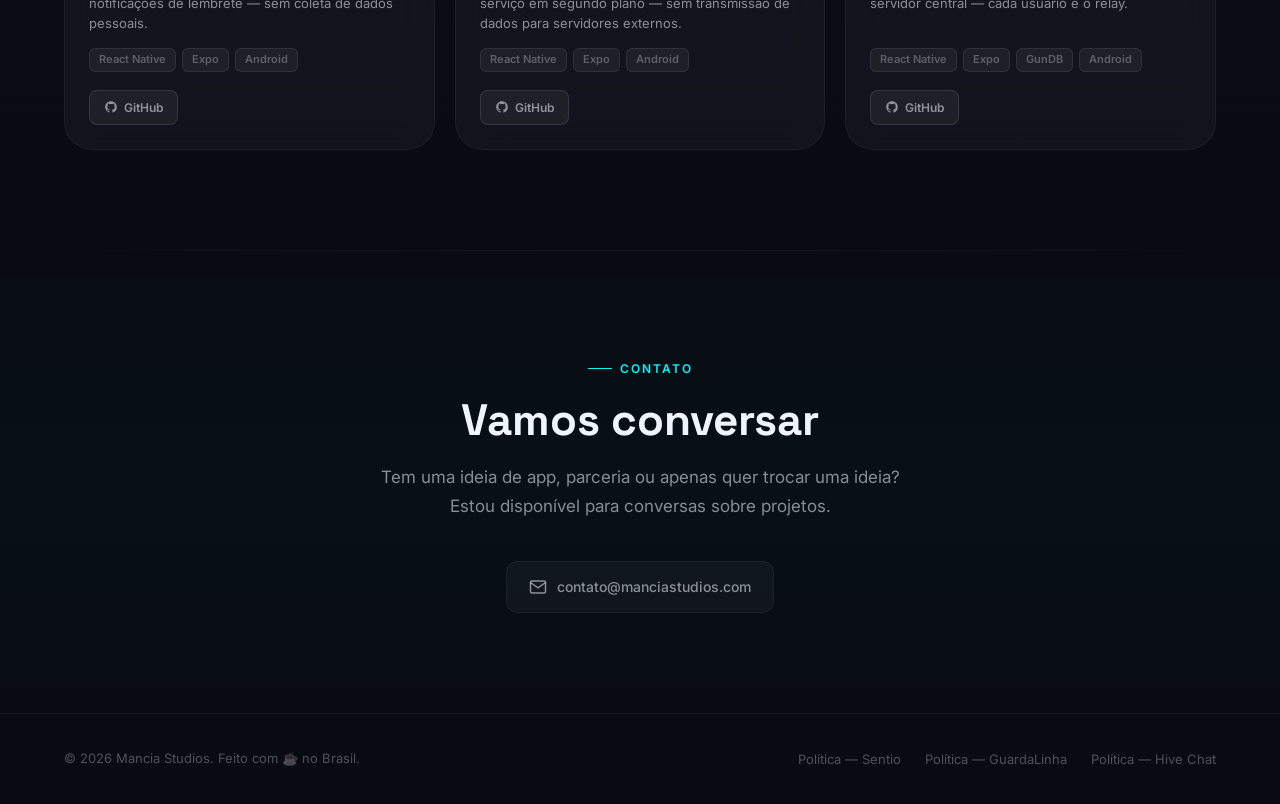
==== commit 97252828: "fix: update cache-buster to 3288607, update Hive desc to v3.2.0" ====
--- a/index.html
+++ b/index.html
@@ -1242,8 +1242,8 @@
   <script>
     document.getElementById('footer-year').textContent = new Date().getFullYear();
   </script>
-  <script src="assets/js/translations.js?v=6a1e1d7"></script>
-  <script src="assets/js/i18n.js?v=6a1e1d7"></script>
+  <script src="assets/js/translations.js?v=3288607"></script>
+  <script src="assets/js/i18n.js?v=3288607"></script>
   <script src="assets/js/main.js"></script>
 </body>
 </html>
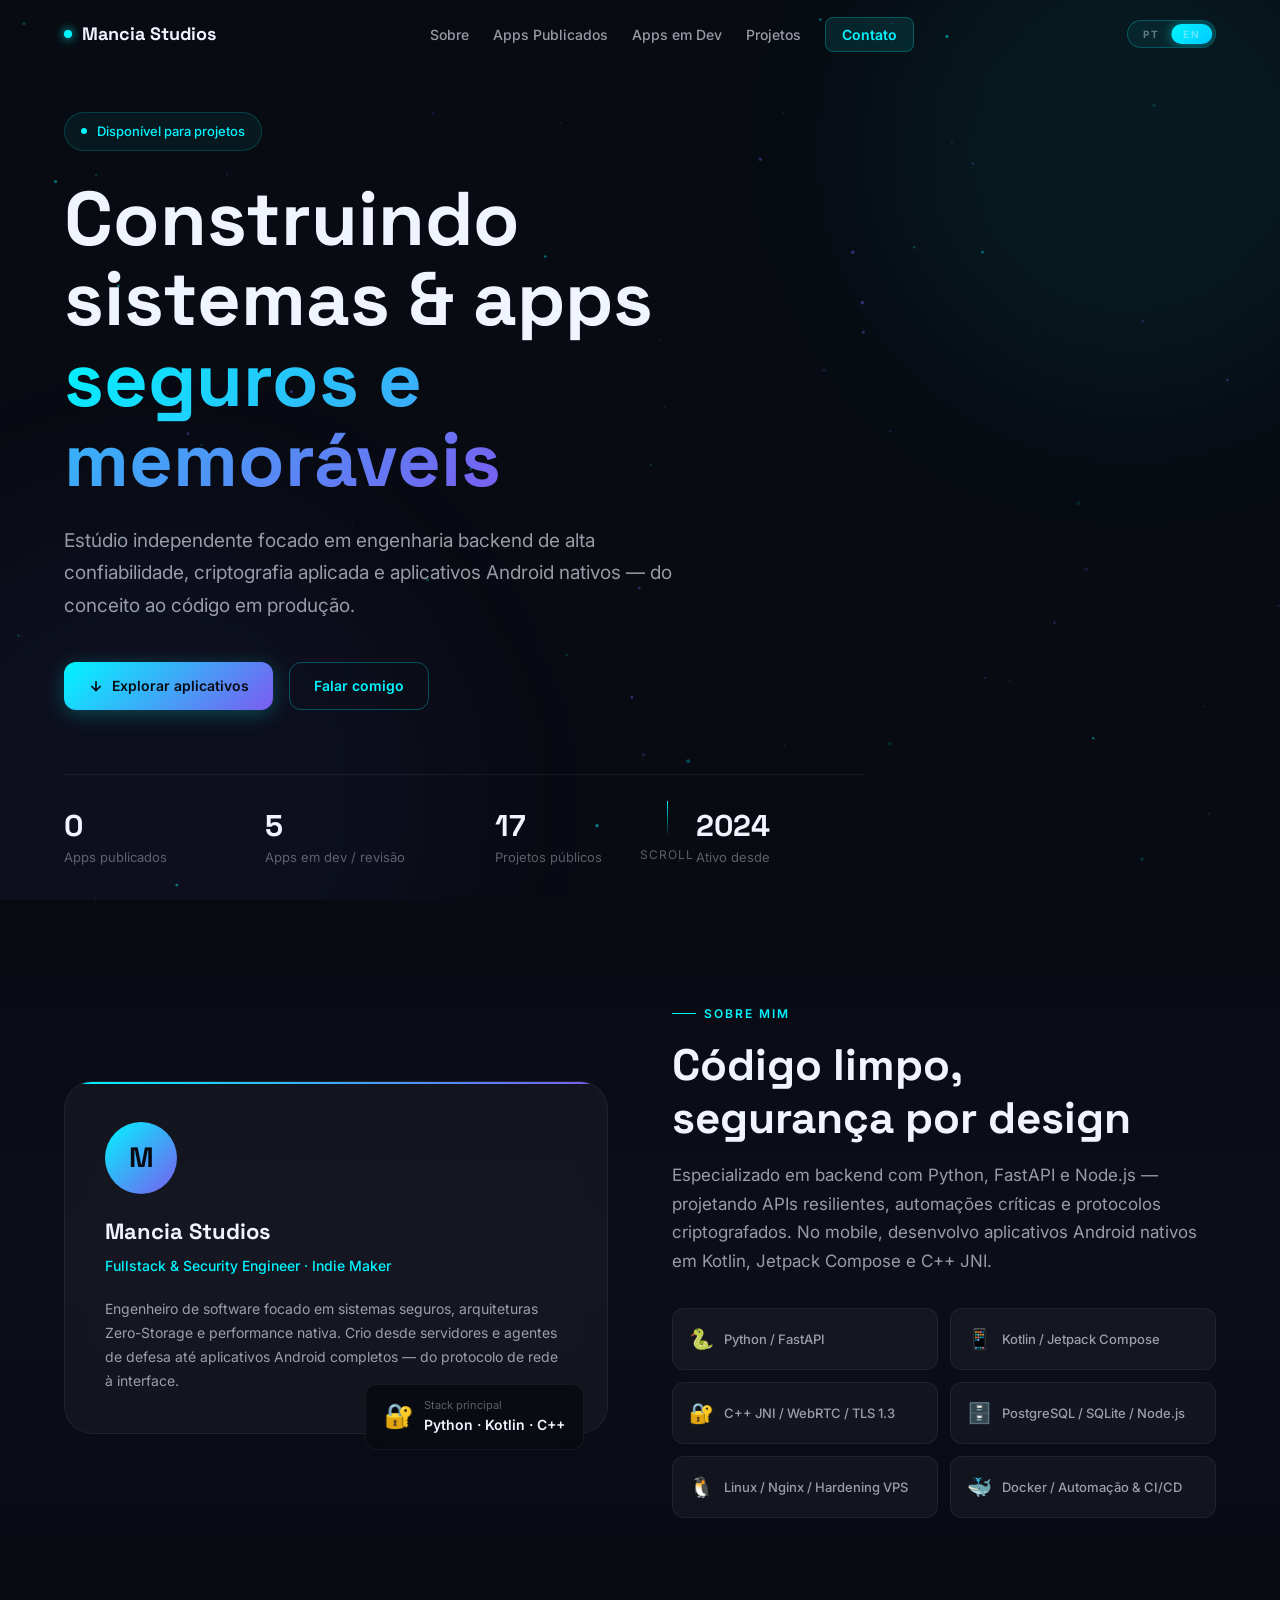
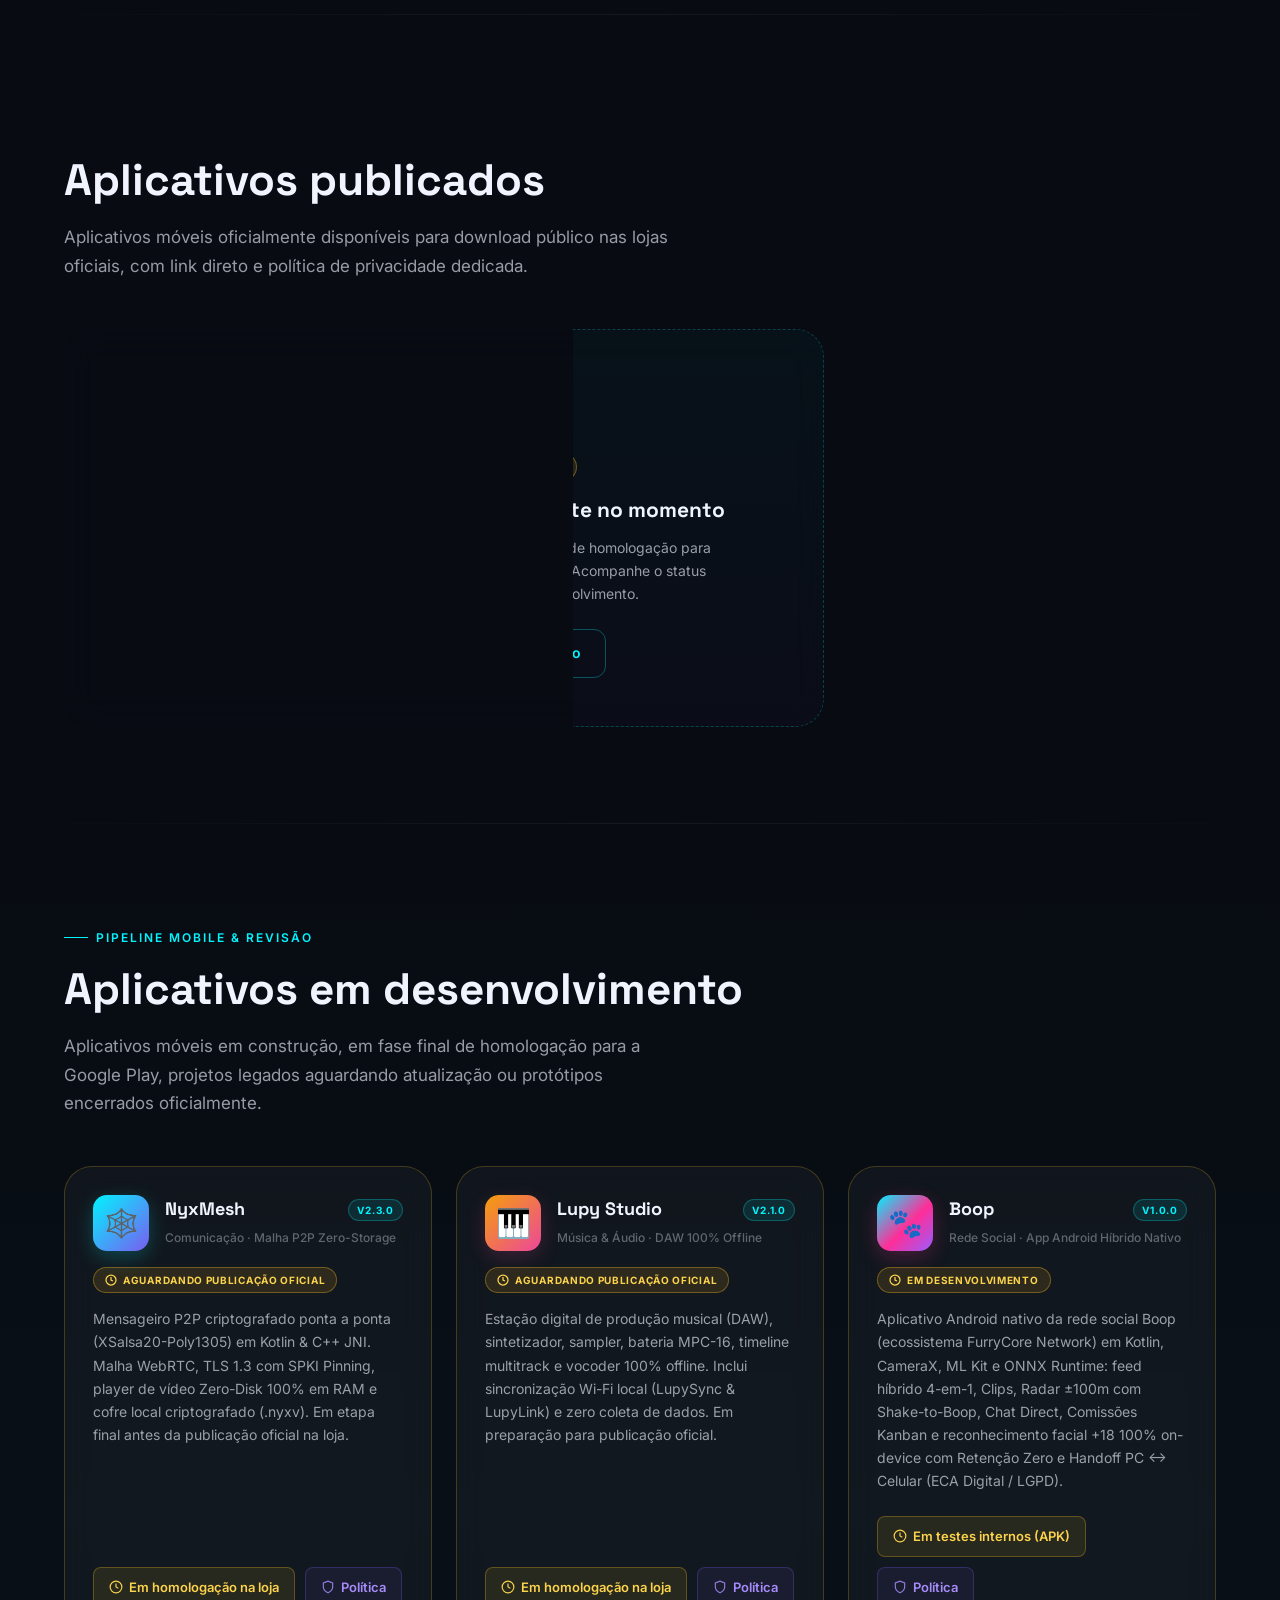
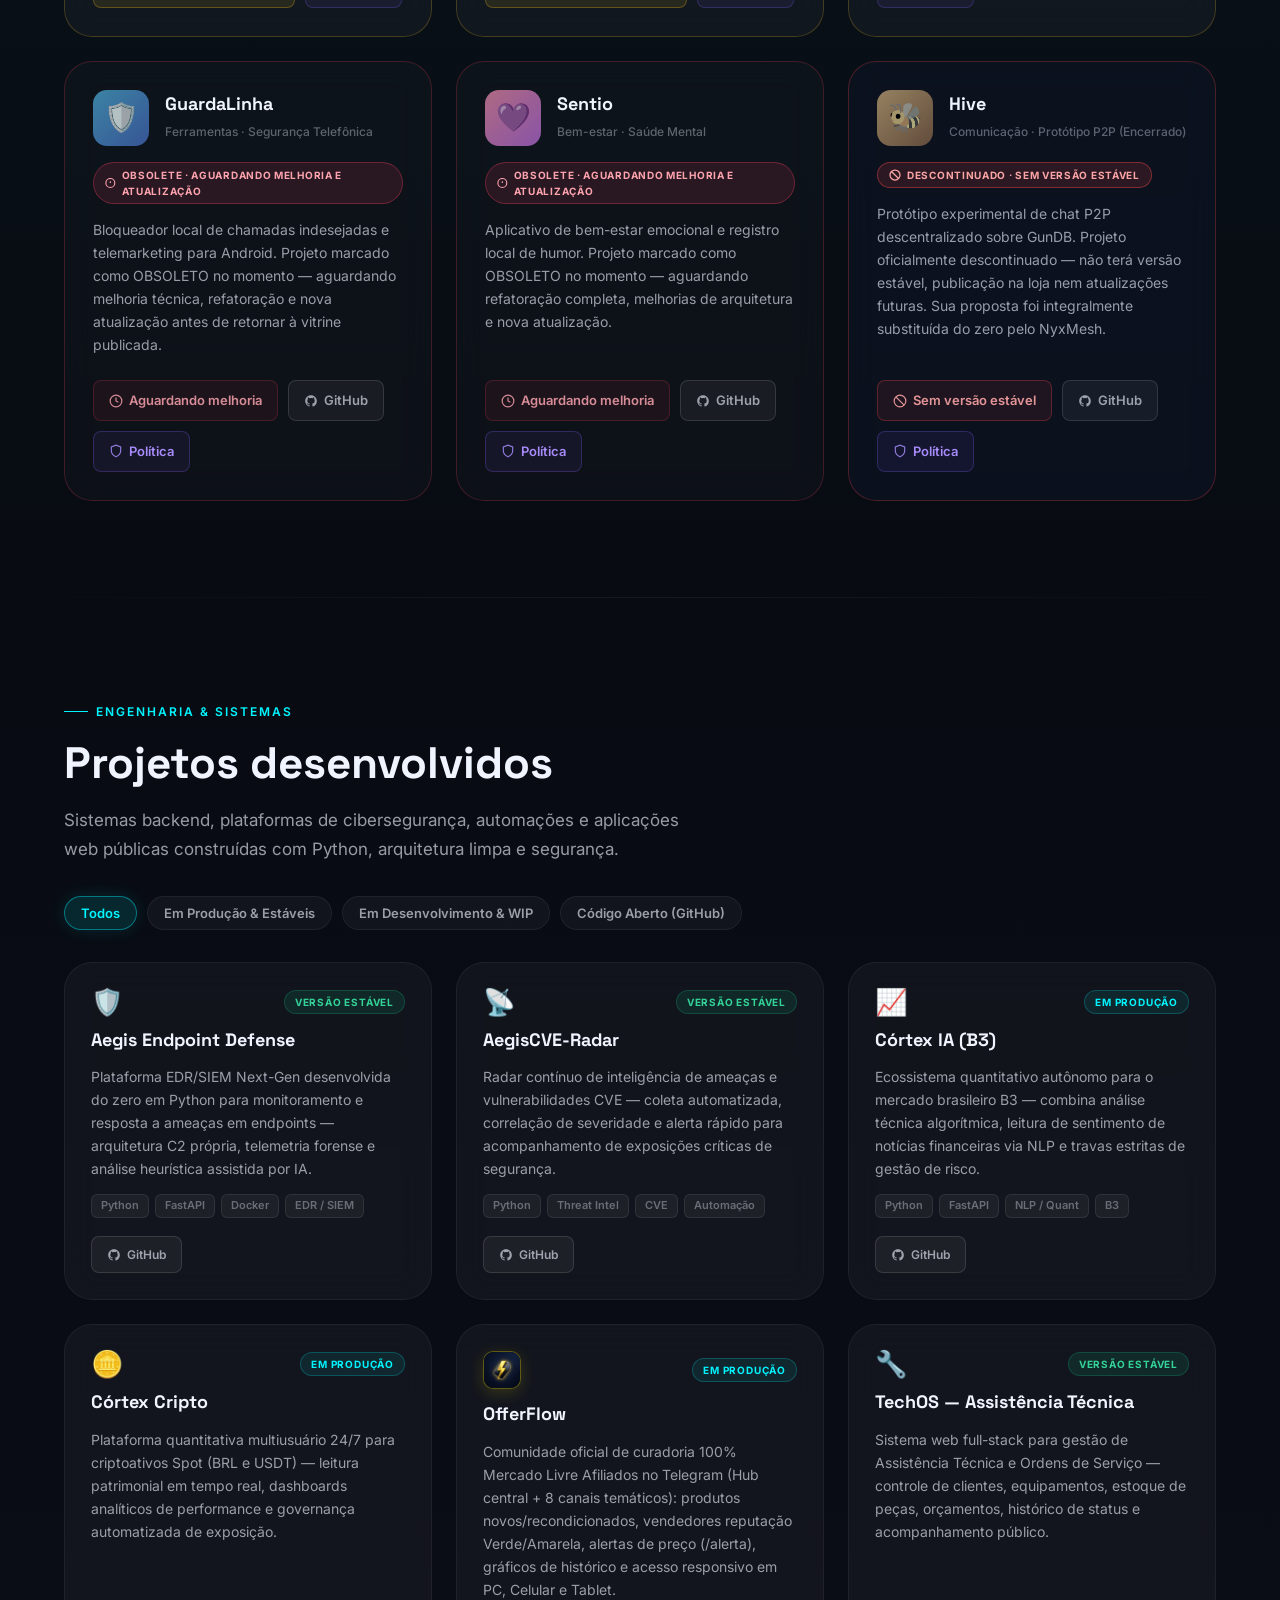
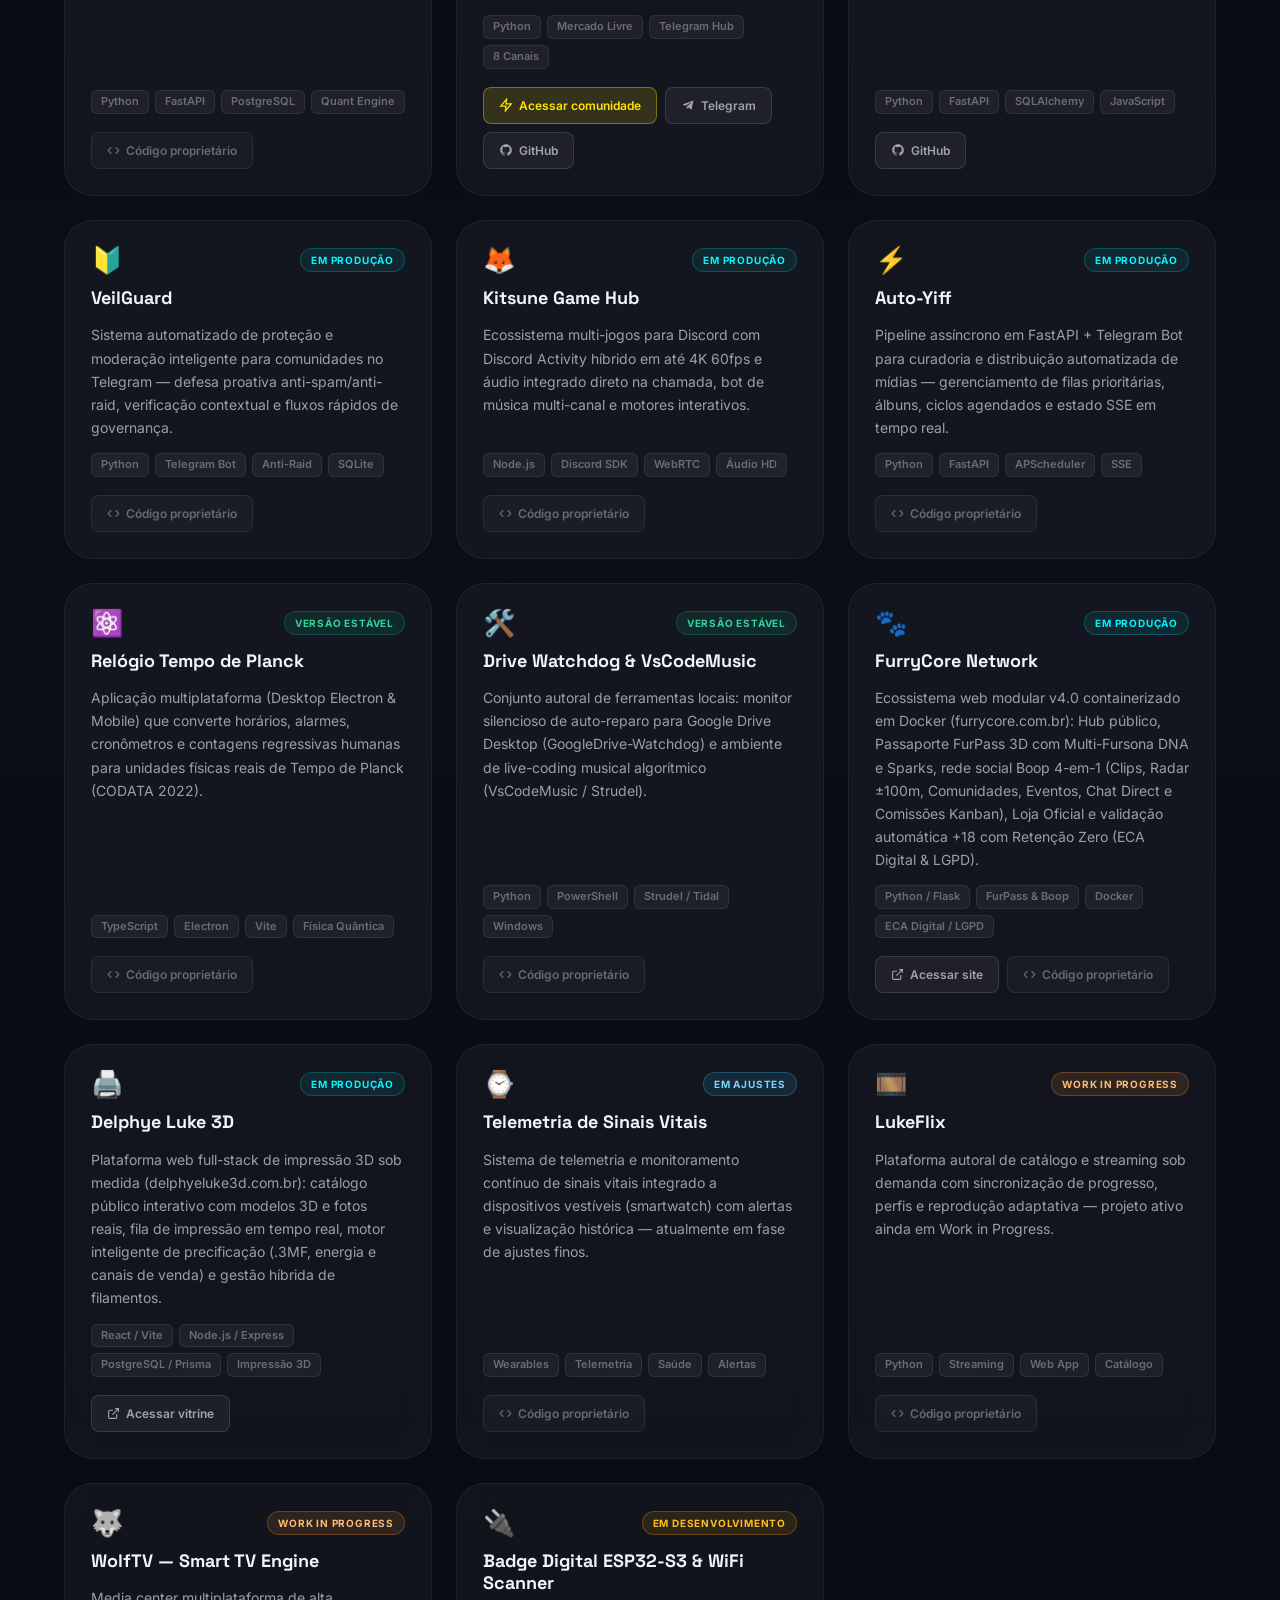
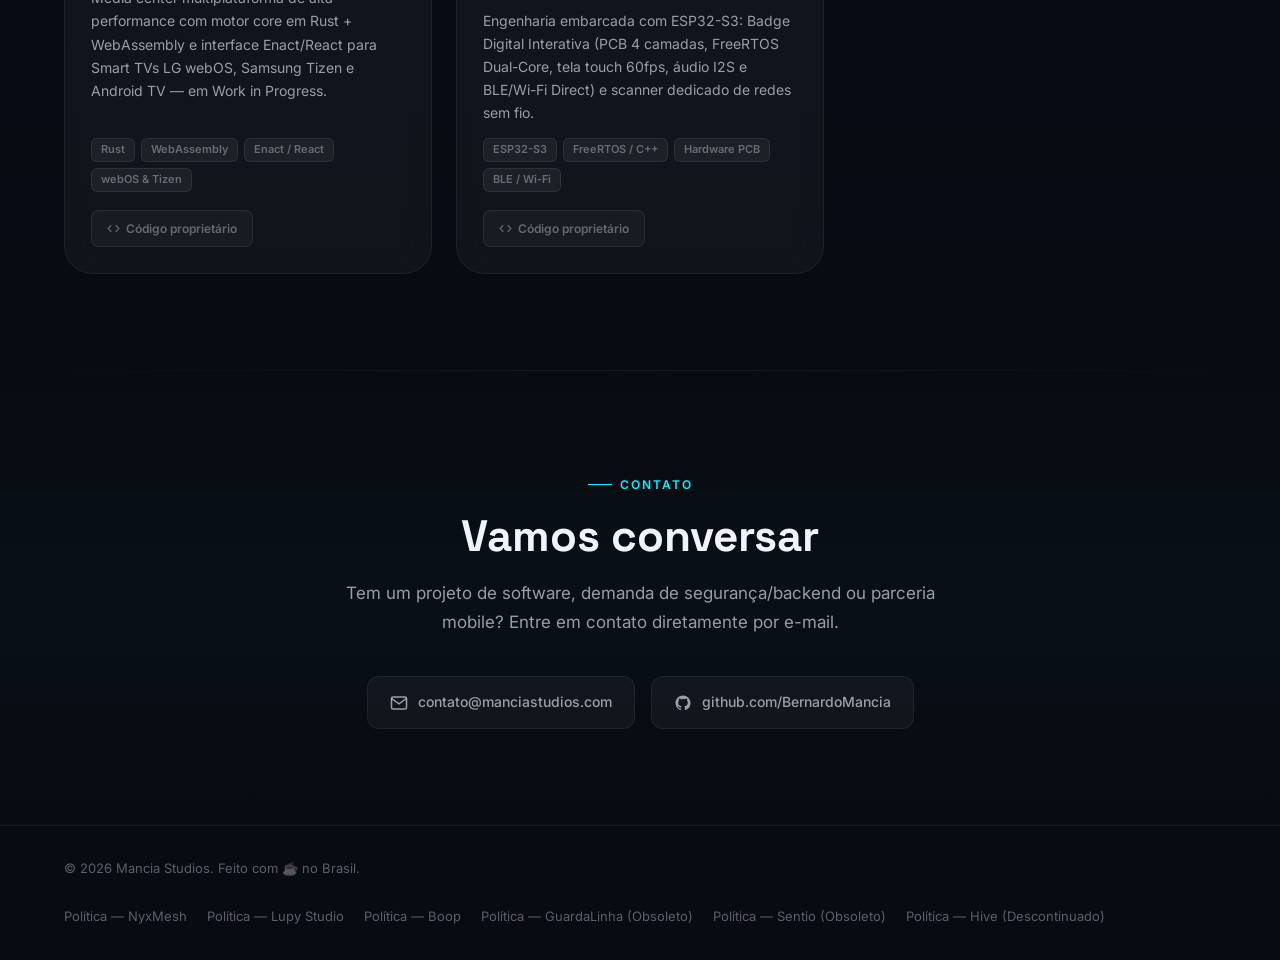
==== commit 14feefc2: "release(v3.2.0): Mancia Studios portfolio, OfferFlow community & Hive discontinued notice" ====
--- a/index.html
+++ b/index.html
@@ -1,19 +1,40 @@
 <!DOCTYPE html>
-<html lang="pt-BR">
+<html lang="pt-BR" data-i18n-page="home">
 <head>
   <meta charset="UTF-8" />
-  <meta name="viewport" content="width=device-width, initial-scale=1.0" />
-  <title>Mancia Studios — Desenvolvimento de Apps Android</title>
-  <meta name="description" content="Mancia Studios — Estúdio independente de desenvolvimento mobile. Apps Android publicados na Google Play: Sentio, GuardaLinha e mais." />
-  <meta name="keywords" content="Mancia Studios, desenvolvimento android, apps google play, flutter, react native, mobile developer brazil" />
+  <meta name="viewport" content="width=device-width, initial-scale=1.0, viewport-fit=cover" />
+  <title>Mancia Studios — Engenharia de Software, Cibersegurança &amp; Apps Android</title>
+  <meta name="description" content="Mancia Studios — Estúdio independente de engenharia backend, cibersegurança e aplicativos Android nativos: Aplicativos Publicados, Em Desenvolvimento e Projetos Desenvolvidos." />
+  <meta name="keywords" content="Mancia Studios, desenvolvimento android, kotlin, jetpack compose, python, fastapi, cibersegurança, NyxMesh, Lupy Studio, Boop, FurryCore Network, Córtex IA, OfferFlow, Aegis" />
   <meta name="author" content="Mancia Studios" />
-  <meta property="og:title" content="Mancia Studios — Desenvolvimento de Apps Android" />
-  <meta property="og:description" content="Estúdio independente focado em apps Android com design premium e experiências únicas." />
+  <meta name="theme-color" content="#080B12" />
+
+  <meta property="og:title" content="Mancia Studios — Engenharia de Software, Cibersegurança &amp; Apps Android" />
+  <meta property="og:description" content="Sistemas backend resilientes, criptografia aplicada e aplicativos Android nativos." />
   <meta property="og:type" content="website" />
-  <meta property="og:url" content="https://manciastudios.com" />
-  <link rel="canonical" href="https://manciastudios.com" />
+  <meta property="og:url" content="https://manciastudios.com/" />
+  <meta property="og:site_name" content="Mancia Studios" />
+  <meta name="twitter:card" content="summary" />
+  <meta name="twitter:title" content="Mancia Studios — Engenharia de Software &amp; Apps Android" />
+  <meta name="twitter:description" content="Sistemas backend resilientes, criptografia aplicada e aplicativos Android nativos." />
+
+  <link rel="canonical" href="https://manciastudios.com/" />
   <link rel="icon" type="image/svg+xml" href="data:image/svg+xml,<svg xmlns='http://www.w3.org/2000/svg' viewBox='0 0 100 100'><text y='.9em' font-size='90'>🚀</text></svg>" />
-  <link rel="stylesheet" href="assets/css/global.css" />
+  <link rel="stylesheet" href="assets/css/global.css?v=3.2.0" />
+
+  <script type="application/ld+json">
+  {
+    "@context": "https://schema.org",
+    "@type": "Organization",
+    "name": "Mancia Studios",
+    "url": "https://manciastudios.com",
+    "email": "contato@manciastudios.com",
+    "sameAs": [
+      "https://github.com/BernardoMancia"
+    ]
+  }
+  </script>
+
   <style>
     .nav {
       position: fixed;
@@ -25,8 +46,9 @@
       transition: all 300ms ease;
     }
 
-    .nav.scrolled {
-      background: rgba(8, 11, 18, 0.9);
+    .nav.scrolled,
+    .nav.menu-open {
+      background: rgba(8, 11, 18, 0.92);
       backdrop-filter: blur(20px);
       -webkit-backdrop-filter: blur(20px);
       border-bottom: 1px solid var(--border);
@@ -37,6 +59,7 @@
       display: flex;
       align-items: center;
       justify-content: space-between;
+      gap: 16px;
     }
 
     .nav-brand {
@@ -47,6 +70,7 @@
       display: flex;
       align-items: center;
       gap: 10px;
+      flex-shrink: 0;
     }
 
     .nav-brand .dot {
@@ -66,7 +90,7 @@
     .nav-links {
       display: flex;
       align-items: center;
-      gap: 32px;
+      gap: 24px;
       list-style: none;
     }
 
@@ -75,6 +99,7 @@
       font-weight: 500;
       color: var(--text-secondary);
       transition: color var(--transition-fast);
+      white-space: nowrap;
     }
 
     .nav-links a:hover { color: var(--text-primary); }
@@ -83,7 +108,7 @@
       background: rgba(0, 245, 255, 0.1);
       border: 1px solid rgba(0, 245, 255, 0.25);
       color: var(--accent-cyan) !important;
-      padding: 8px 18px;
+      padding: 8px 16px;
       border-radius: var(--radius-sm);
       font-weight: 600 !important;
     }
@@ -91,6 +116,68 @@
     .nav-cta:hover {
       background: rgba(0, 245, 255, 0.18) !important;
       color: var(--accent-cyan) !important;
+    }
+
+    .nav-controls {
+      display: flex;
+      align-items: center;
+      gap: 10px;
+    }
+
+    .nav-toggle {
+      display: none;
+      width: 38px;
+      height: 38px;
+      border-radius: 10px;
+      background: rgba(255, 255, 255, 0.05);
+      border: 1px solid var(--border);
+      color: var(--text-primary);
+      align-items: center;
+      justify-content: center;
+      cursor: pointer;
+      transition: all var(--transition-fast);
+    }
+
+    .nav-toggle:hover {
+      border-color: rgba(0, 245, 255, 0.35);
+      color: var(--accent-cyan);
+    }
+
+    .nav-toggle .icon-close { display: none; }
+    .nav.menu-open .nav-toggle .icon-menu { display: none; }
+    .nav.menu-open .nav-toggle .icon-close { display: block; }
+
+    .mobile-menu {
+      display: none;
+      border-top: 1px solid var(--border);
+      margin-top: 14px;
+      padding-top: 14px;
+    }
+
+    .nav.menu-open .mobile-menu {
+      display: block;
+    }
+
+    .mobile-menu ul {
+      list-style: none;
+      display: flex;
+      flex-direction: column;
+      gap: 6px;
+    }
+
+    .mobile-menu a {
+      display: block;
+      padding: 12px 14px;
+      border-radius: var(--radius-sm);
+      font-size: 15px;
+      font-weight: 500;
+      color: var(--text-secondary);
+      transition: all var(--transition-fast);
+    }
+
+    .mobile-menu a:hover {
+      background: rgba(0, 245, 255, 0.08);
+      color: var(--accent-cyan);
     }
 
     #hero {
@@ -134,7 +221,7 @@
     .hero-content {
       position: relative;
       z-index: 2;
-      max-width: 780px;
+      max-width: 800px;
     }
 
     .hero-eyebrow {
@@ -177,9 +264,9 @@
 
     .hero-title {
       font-family: var(--font-display);
-      font-size: clamp(40px, 7vw, 80px);
+      font-size: clamp(38px, 6.8vw, 76px);
       font-weight: 700;
-      line-height: 1.05;
+      line-height: 1.06;
       color: var(--text-primary);
       margin-bottom: 24px;
       animation: fadeInUp 0.8s 0.15s ease both;
@@ -196,7 +283,7 @@
       font-size: clamp(16px, 2vw, 19px);
       color: var(--text-secondary);
       line-height: 1.7;
-      max-width: 560px;
+      max-width: 620px;
       margin-bottom: 40px;
       animation: fadeInUp 0.8s 0.3s ease both;
     }
@@ -209,25 +296,24 @@
     }
 
     .hero-stats {
-      display: flex;
-      gap: 40px;
+      display: grid;
+      grid-template-columns: repeat(4, minmax(110px, auto));
+      gap: 32px;
       margin-top: 64px;
-      padding-top: 40px;
+      padding-top: 36px;
       border-top: 1px solid var(--border);
       animation: fadeInUp 0.8s 0.6s ease both;
     }
 
-    .stat-item {}
-
     .stat-number {
       font-family: var(--font-display);
-      font-size: 32px;
+      font-size: 30px;
       font-weight: 700;
       color: var(--text-primary);
       line-height: 1;
     }
 
-    .stat-number span {
+    .stat-number .accent {
       color: var(--accent-cyan);
     }
 
@@ -239,7 +325,7 @@
 
     .hero-scroll {
       position: absolute;
-      bottom: 40px;
+      bottom: 36px;
       left: 50%;
       transform: translateX(-50%);
       display: flex;
@@ -255,7 +341,7 @@
 
     .scroll-line {
       width: 1px;
-      height: 40px;
+      height: 36px;
       background: linear-gradient(to bottom, var(--accent-cyan), transparent);
       animation: scroll-bounce 1.5s ease-in-out infinite;
     }
@@ -279,7 +365,6 @@
     .reveal-delay-1 { transition-delay: 0.1s; }
     .reveal-delay-2 { transition-delay: 0.2s; }
     .reveal-delay-3 { transition-delay: 0.3s; }
-    .reveal-delay-4 { transition-delay: 0.4s; }
 
     #about {
       background: linear-gradient(180deg, transparent, rgba(123, 92, 240, 0.03), transparent);
@@ -292,9 +377,7 @@
       align-items: center;
     }
 
-    .about-visual {
-      position: relative;
-    }
+    .about-visual { position: relative; }
 
     .about-card {
       background: var(--bg-surface);
@@ -356,7 +439,7 @@
       position: absolute;
       bottom: -16px;
       right: 24px;
-      background: rgba(8,11,18,0.9);
+      background: rgba(8,11,18,0.92);
       backdrop-filter: blur(16px);
       border: 1px solid var(--border);
       border-radius: var(--radius-md);
@@ -366,22 +449,9 @@
       gap: 10px;
     }
 
-    .about-float-badge .icon {
-      font-size: 24px;
-    }
-
-    .about-float-badge .text-sm {
-      font-size: 11px;
-      color: var(--text-muted);
-    }
-
-    .about-float-badge .text-main {
-      font-size: 14px;
-      font-weight: 600;
-      color: var(--text-primary);
-    }
-
-    .about-text {}
+    .about-float-badge .icon { font-size: 24px; }
+    .about-float-badge .text-sm { font-size: 11px; color: var(--text-muted); }
+    .about-float-badge .text-main { font-size: 14px; font-weight: 600; color: var(--text-primary); }
 
     .tech-grid {
       display: grid;
@@ -407,17 +477,13 @@
       transform: translateY(-2px);
     }
 
-    .tech-icon {
-      font-size: 20px;
-    }
-
-    .tech-name {
-      font-size: 13px;
-      font-weight: 500;
-      color: var(--text-secondary);
-    }
-
-    #apps {}
+    .tech-icon { font-size: 20px; }
+    .tech-name { font-size: 13px; font-weight: 500; color: var(--text-secondary); }
+
+    /* ── Apps Sections (#apps-published & #apps-dev) ── */
+    #apps-dev {
+      background: linear-gradient(180deg, transparent, rgba(0, 245, 255, 0.02), transparent);
+    }
 
     .apps-header {
       display: flex;
@@ -429,7 +495,7 @@
 
     .apps-grid {
       display: grid;
-      grid-template-columns: repeat(auto-fill, minmax(340px, 1fr));
+      grid-template-columns: repeat(auto-fill, minmax(min(100%, 320px), 1fr));
       gap: 24px;
     }
 
@@ -465,11 +531,30 @@
       box-shadow: 0 16px 48px rgba(0, 0, 0, 0.4), 0 0 32px rgba(0, 245, 255, 0.06);
     }
 
+    .app-card.is-awaiting { border-color: rgba(251, 191, 36, 0.22); }
+    .app-card.is-awaiting::after { box-shadow: inset 0 0 0 1px rgba(251, 191, 36, 0.35); }
+
+    .app-card.is-obsolete {
+      border-color: rgba(244, 63, 94, 0.22);
+      background: rgba(255, 255, 255, 0.025);
+    }
+
+    .app-card.is-obsolete::after { box-shadow: inset 0 0 0 1px rgba(244, 63, 94, 0.35); }
+    .app-card.is-obsolete .app-icon { filter: saturate(0.55); opacity: 0.85; }
+
+    .app-card.is-discontinued {
+      border-color: rgba(239, 68, 68, 0.28);
+      background: rgba(15, 23, 42, 0.48);
+    }
+
+    .app-card.is-discontinued::after { box-shadow: inset 0 0 0 1px rgba(239, 68, 68, 0.42); }
+    .app-card.is-discontinued .app-icon { filter: grayscale(0.68); opacity: 0.78; }
+
     .app-card-header {
       display: flex;
       align-items: flex-start;
       gap: 16px;
-      margin-bottom: 20px;
+      margin-bottom: 16px;
     }
 
     .app-icon {
@@ -483,32 +568,95 @@
       flex-shrink: 0;
     }
 
+    .app-icon-nyxmesh {
+      background: linear-gradient(135deg, #00F5FF, #7B5CF0);
+      box-shadow: 0 6px 20px rgba(0, 245, 255, 0.22);
+    }
+
+    .app-icon-lupystudio {
+      background: linear-gradient(135deg, #F59E0B, #EC4899);
+      box-shadow: 0 6px 20px rgba(236, 72, 153, 0.2);
+    }
+
+    .app-icon-boop {
+      background: linear-gradient(135deg, #00F2FF, #FF2E97 55%, #9B5CFF);
+      box-shadow: 0 6px 20px rgba(255, 46, 151, 0.24);
+    }
+
+    .app-icon-guardalinha {
+      background: linear-gradient(135deg, #0EA5E9, #2563EB);
+    }
+
     .app-icon-sentio {
       background: linear-gradient(135deg, #FF6B9D, #C44FFF);
     }
 
-    .app-icon-guardalinha {
-      background: linear-gradient(135deg, #00F5FF, #0066FF);
-    }
-
     .app-icon-hive {
-      background: linear-gradient(135deg, #FFB800, #FF6B35);
-    }
-
-    .app-card-info {}
+      background: linear-gradient(135deg, #F59E0B, #B45309);
+    }
+
+    .app-card-info { flex: 1; min-width: 0; }
+
+    .app-title-row {
+      display: flex;
+      align-items: center;
+      justify-content: space-between;
+      gap: 8px;
+      flex-wrap: wrap;
+      margin-bottom: 4px;
+    }
 
     .app-name {
       font-family: var(--font-display);
       font-size: 18px;
       font-weight: 700;
       color: var(--text-primary);
-      margin-bottom: 4px;
-    }
-
-    .app-category {
-      font-size: 12px;
-      color: var(--text-muted);
-      font-weight: 500;
+    }
+
+    .app-version-pill {
+      font-size: 10px;
+      font-weight: 700;
+      letter-spacing: 0.8px;
+      padding: 2px 8px;
+      border-radius: 100px;
+      background: rgba(0, 245, 255, 0.1);
+      border: 1px solid rgba(0, 245, 255, 0.25);
+      color: var(--accent-cyan);
+      text-transform: uppercase;
+    }
+
+    .app-category { font-size: 12px; color: var(--text-muted); font-weight: 500; }
+
+    .app-status-pill {
+      display: inline-flex;
+      align-items: center;
+      gap: 6px;
+      align-self: flex-start;
+      margin-bottom: 14px;
+      padding: 4px 11px;
+      border-radius: 100px;
+      font-size: 10px;
+      font-weight: 700;
+      letter-spacing: 0.7px;
+      text-transform: uppercase;
+    }
+
+    .app-status-awaiting {
+      background: rgba(251, 191, 36, 0.12);
+      border: 1px solid rgba(251, 191, 36, 0.34);
+      color: #FCD34D;
+    }
+
+    .app-status-obsolete {
+      background: rgba(244, 63, 94, 0.12);
+      border: 1px solid rgba(244, 63, 94, 0.34);
+      color: #FDA4AF;
+    }
+
+    .app-status-discontinued {
+      background: rgba(239, 68, 68, 0.14);
+      border: 1px solid rgba(239, 68, 68, 0.44);
+      color: #FCA5A5;
     }
 
     .app-description {
@@ -529,7 +677,7 @@
       display: inline-flex;
       align-items: center;
       gap: 6px;
-      padding: 9px 16px;
+      padding: 9px 15px;
       border-radius: var(--radius-sm);
       font-size: 13px;
       font-weight: 600;
@@ -550,16 +698,49 @@
       transform: translateY(-1px);
     }
 
+    .app-btn-awaiting {
+      background: rgba(251, 191, 36, 0.1);
+      border: 1px solid rgba(251, 191, 36, 0.28);
+      color: #FCD34D;
+      cursor: default;
+    }
+
+    .app-btn-disabled {
+      background: rgba(244, 63, 94, 0.08);
+      border: 1px solid rgba(244, 63, 94, 0.24);
+      color: #FDA4AF;
+      cursor: not-allowed;
+      opacity: 0.85;
+    }
+
+    .app-btn-discontinued {
+      background: rgba(239, 68, 68, 0.1);
+      border: 1px solid rgba(239, 68, 68, 0.34);
+      color: #FCA5A5;
+      cursor: not-allowed;
+      opacity: 0.9;
+    }
+
+    .app-btn-github {
+      background: rgba(255, 255, 255, 0.05);
+      border: 1px solid rgba(255, 255, 255, 0.12);
+      color: var(--text-secondary);
+    }
+
+    .app-btn-github:hover {
+      background: rgba(255, 255, 255, 0.1);
+      border-color: rgba(255, 255, 255, 0.22);
+      color: var(--text-primary);
+      transform: translateY(-1px);
+    }
+
     .app-btn-policy {
       background: rgba(123, 92, 240, 0.08);
       border: 1px solid rgba(123, 92, 240, 0.28);
       color: #a78bfa;
     }
 
-    .app-btn-policy svg {
-      color: #a78bfa;
-      opacity: 0.85;
-    }
+    .app-btn-policy svg { color: #a78bfa; opacity: 0.85; }
 
     .app-btn-policy:hover {
       background: rgba(123, 92, 240, 0.18);
@@ -569,8 +750,202 @@
       transform: translateY(-2px);
     }
 
-    .app-btn-policy:hover svg {
-      opacity: 1;
+    .app-btn-policy:hover svg { opacity: 1; }
+
+    /* ── Projects Section (#projects) ── */
+    #projects { background: linear-gradient(180deg, transparent, rgba(123,92,240,0.025), transparent); }
+
+    .projects-filters {
+      display: flex;
+      flex-wrap: wrap;
+      gap: 10px;
+      margin-top: 32px;
+    }
+
+    .filter-pill {
+      padding: 8px 16px;
+      border-radius: 100px;
+      border: 1px solid var(--border);
+      background: var(--bg-surface);
+      color: var(--text-secondary);
+      font-family: var(--font-body);
+      font-size: 13px;
+      font-weight: 600;
+      cursor: pointer;
+      transition: all var(--transition-smooth);
+    }
+
+    .filter-pill:hover {
+      border-color: rgba(0, 245, 255, 0.3);
+      color: var(--text-primary);
+    }
+
+    .filter-pill.active {
+      background: rgba(0, 245, 255, 0.12);
+      border-color: rgba(0, 245, 255, 0.4);
+      color: var(--accent-cyan);
+      box-shadow: 0 0 18px rgba(0, 245, 255, 0.12);
+    }
+
+    .projects-grid {
+      display: grid;
+      grid-template-columns: repeat(auto-fill, minmax(min(100%, 320px), 1fr));
+      gap: 24px;
+      margin-top: 32px;
+    }
+
+    .project-card {
+      background: var(--bg-surface);
+      backdrop-filter: var(--blur-glass);
+      border: 1px solid var(--border);
+      border-radius: var(--radius-xl);
+      padding: 26px;
+      display: flex;
+      flex-direction: column;
+      gap: 14px;
+      position: relative;
+      overflow: hidden;
+      transition: all var(--transition-smooth);
+    }
+
+    .project-card::before {
+      content: '';
+      position: absolute;
+      top: 0; left: 0; right: 0;
+      height: 2px;
+      border-radius: var(--radius-xl) var(--radius-xl) 0 0;
+      opacity: 0;
+      transition: opacity var(--transition-smooth);
+    }
+
+    .project-card:hover { transform: translateY(-4px); box-shadow: 0 16px 48px rgba(0,0,0,0.35); }
+    .project-card:hover::before { opacity: 1; }
+
+    .project-card.status-dev::before      { background: linear-gradient(90deg, #F59E0B, #FBBF24); }
+    .project-card.status-wip::before      { background: linear-gradient(90deg, #FB923C, #FBBF24); }
+    .project-card.status-tuning::before   { background: linear-gradient(90deg, #38BDF8, #818CF8); }
+    .project-card.status-review::before   { background: linear-gradient(90deg, #A855F7, #EC4899); }
+    .project-card.status-stable::before   { background: linear-gradient(90deg, #10B981, #34D399); }
+    .project-card.status-prod::before     { background: linear-gradient(90deg, #00F5FF, #7B5CF0); }
+
+    .project-top {
+      display: flex;
+      align-items: center;
+      justify-content: space-between;
+      gap: 10px;
+    }
+
+    .project-icon { font-size: 26px; line-height: 1; display: inline-flex; align-items: center; }
+
+    .project-icon-img {
+      width: 38px;
+      height: 38px;
+      border-radius: 10px;
+      object-fit: cover;
+      border: 1px solid rgba(255, 230, 0, 0.35);
+      box-shadow: 0 4px 16px rgba(255, 230, 0, 0.16);
+      background: #0B1020;
+    }
+
+    .project-status {
+      font-size: 10px;
+      font-weight: 700;
+      letter-spacing: 0.8px;
+      padding: 3px 10px;
+      border-radius: 100px;
+      text-transform: uppercase;
+      flex-shrink: 0;
+    }
+
+    .project-status.status-dev    { background: rgba(245,158,11,0.12); color: #FBBF24; border: 1px solid rgba(245,158,11,0.28); }
+    .project-status.status-wip    { background: rgba(251,146,60,0.12); color: #FDBA74; border: 1px solid rgba(251,146,60,0.28); }
+    .project-status.status-tuning { background: rgba(56,189,248,0.12); color: #7DD3FC; border: 1px solid rgba(56,189,248,0.28); }
+    .project-status.status-review { background: rgba(168,85,247,0.12); color: #D8B4FE; border: 1px solid rgba(168,85,247,0.3); }
+    .project-status.status-stable { background: rgba(16,185,129,0.12); color: #34D399; border: 1px solid rgba(16,185,129,0.25); }
+    .project-status.status-prod   { background: rgba(0,245,255,0.08);  color: var(--accent-cyan); border: 1px solid rgba(0,245,255,0.22); }
+
+    .project-name {
+      font-family: var(--font-display);
+      font-size: 18px;
+      font-weight: 700;
+      color: var(--text-primary);
+      line-height: 1.25;
+    }
+
+    .project-desc {
+      font-size: 14px;
+      color: var(--text-secondary);
+      line-height: 1.65;
+      flex: 1;
+    }
+
+    .project-tags {
+      display: flex;
+      flex-wrap: wrap;
+      gap: 6px;
+    }
+
+    .project-tag {
+      font-size: 11px;
+      font-weight: 600;
+      padding: 2px 9px;
+      border-radius: 6px;
+      background: rgba(255,255,255,0.05);
+      border: 1px solid rgba(255,255,255,0.08);
+      color: var(--text-muted);
+    }
+
+    .project-actions {
+      display: flex;
+      gap: 8px;
+      flex-wrap: wrap;
+      margin-top: 4px;
+    }
+
+    .project-btn {
+      display: inline-flex;
+      align-items: center;
+      gap: 6px;
+      padding: 8px 15px;
+      border-radius: var(--radius-sm);
+      font-size: 12px;
+      font-weight: 600;
+      transition: all var(--transition-smooth);
+      position: relative;
+      z-index: 2;
+    }
+
+    .project-btn-github {
+      background: rgba(255,255,255,0.05);
+      border: 1px solid rgba(255,255,255,0.12);
+      color: var(--text-secondary);
+    }
+
+    .project-btn-github:hover {
+      background: rgba(255,255,255,0.1);
+      border-color: rgba(255,255,255,0.22);
+      color: var(--text-primary);
+      transform: translateY(-1px);
+    }
+
+    .project-btn-primary {
+      background: rgba(255, 230, 0, 0.14);
+      border: 1px solid rgba(255, 230, 0, 0.36);
+      color: #FFE600;
+    }
+
+    .project-btn-primary:hover {
+      background: rgba(255, 230, 0, 0.24);
+      border-color: rgba(255, 230, 0, 0.6);
+      color: #FFF8B8;
+      transform: translateY(-1px);
+    }
+
+    .project-btn-nogit {
+      background: rgba(255,255,255,0.03);
+      border: 1px solid rgba(255,255,255,0.08);
+      color: var(--text-muted);
+      cursor: default;
     }
 
     #contact {
@@ -605,10 +980,7 @@
       transition: all var(--transition-smooth);
     }
 
-    .social-link svg {
-      width: 18px;
-      height: 18px;
-    }
+    .social-link svg { width: 18px; height: 18px; }
 
     .social-link:hover {
       background: var(--bg-surface-hover);
@@ -630,15 +1002,13 @@
       flex-wrap: wrap;
     }
 
-    .footer-left {
-      font-size: 13px;
-      color: var(--text-muted);
-    }
+    .footer-left { font-size: 13px; color: var(--text-muted); }
 
     .footer-links {
       display: flex;
-      gap: 24px;
+      gap: 20px;
       list-style: none;
+      flex-wrap: wrap;
     }
 
     .footer-links a {
@@ -649,150 +1019,48 @@
 
     .footer-links a:hover { color: var(--accent-cyan); }
 
-    @media (max-width: 900px) {
+    @media (max-width: 1024px) and (min-width: 601px) {
+      .apps-grid,
+      .projects-grid {
+        grid-template-columns: repeat(2, minmax(0, 1fr));
+        gap: 20px;
+      }
+
+      .app-card,
+      .project-card {
+        padding: 22px;
+      }
+    }
+
+    @media (max-width: 980px) {
       .about-grid { grid-template-columns: 1fr; gap: 40px; }
       .apps-header { flex-direction: column; align-items: flex-start; }
       .nav-links { display: none; }
+      .nav-toggle { display: inline-flex; min-width: 44px; min-height: 44px; }
+      .hero-stats { grid-template-columns: repeat(2, 1fr); gap: 24px; }
     }
 
     @media (max-width: 600px) {
-      .hero-stats { gap: 24px; }
+      .nav { padding: calc(14px + env(safe-area-inset-top, 0px)) 0 14px; }
       .tech-grid { grid-template-columns: 1fr; }
+      .apps-grid { grid-template-columns: 1fr; gap: 18px; }
+      .projects-grid { grid-template-columns: 1fr; gap: 18px; }
+      .app-card, .project-card { padding: 20px; }
+      .hero-actions { flex-direction: column; align-items: stretch; }
+      .hero-actions .btn { width: 100%; justify-content: center; min-height: 46px; }
+      .filter-pill, .project-btn, .app-btn, .social-link { min-height: 42px; }
       .footer-inner { flex-direction: column; align-items: flex-start; }
-      .projects-grid { grid-template-columns: 1fr; }
-    }
-
-    /* ── Projects Section ── */
-    #projects { background: linear-gradient(180deg, transparent, rgba(123,92,240,0.02), transparent); }
-
-    .projects-grid {
-      display: grid;
-      grid-template-columns: repeat(auto-fill, minmax(300px, 1fr));
-      gap: 20px;
-      margin-top: 48px;
-    }
-
-    .project-card {
-      background: var(--bg-surface);
-      backdrop-filter: var(--blur-glass);
-      border: 1px solid var(--border);
-      border-radius: var(--radius-xl);
-      padding: 24px;
-      display: flex;
-      flex-direction: column;
-      gap: 14px;
-      position: relative;
-      overflow: hidden;
-      transition: all var(--transition-smooth);
-    }
-
-    .project-card::before {
-      content: '';
-      position: absolute;
-      top: 0; left: 0; right: 0;
-      height: 2px;
-      border-radius: var(--radius-xl) var(--radius-xl) 0 0;
-      opacity: 0;
-      transition: opacity var(--transition-smooth);
-    }
-
-    .project-card:hover { transform: translateY(-4px); box-shadow: 0 16px 48px rgba(0,0,0,0.35); }
-    .project-card:hover::before { opacity: 1; }
-
-    .project-card.status-dev::before   { background: linear-gradient(90deg, #F59E0B, #FBBF24); }
-    .project-card.status-stable::before{ background: linear-gradient(90deg, #10B981, #34D399); }
-    .project-card.status-prod::before  { background: linear-gradient(90deg, #00F5FF, #7B5CF0); }
-    .project-card.status-alpha::before { background: linear-gradient(90deg, #6366F1, #818CF8); }
-
-    .project-top {
-      display: flex;
-      align-items: center;
-      justify-content: space-between;
-      gap: 10px;
-    }
-
-    .project-icon {
-      font-size: 26px;
-      line-height: 1;
-    }
-
-    .project-status {
-      font-size: 10px;
-      font-weight: 700;
-      letter-spacing: 1px;
-      padding: 3px 10px;
-      border-radius: 100px;
-      text-transform: uppercase;
-      flex-shrink: 0;
-    }
-
-    .project-status.status-dev   { background: rgba(245,158,11,0.12); color: #FBBF24; border: 1px solid rgba(245,158,11,0.25); }
-    .project-status.status-stable{ background: rgba(16,185,129,0.12); color: #34D399; border: 1px solid rgba(16,185,129,0.25); }
-    .project-status.status-prod  { background: rgba(0,245,255,0.08);  color: var(--accent-cyan); border: 1px solid rgba(0,245,255,0.2); }
-    .project-status.status-alpha { background: rgba(99,102,241,0.12); color: #818CF8; border: 1px solid rgba(99,102,241,0.28); }
-
-    .project-name {
-      font-family: var(--font-display);
-      font-size: 17px;
-      font-weight: 700;
-      color: var(--text-primary);
-      line-height: 1.2;
-    }
-
-    .project-desc {
-      font-size: 13px;
-      color: var(--text-secondary);
-      line-height: 1.6;
-      flex: 1;
-    }
-
-    .project-tags {
-      display: flex;
-      flex-wrap: wrap;
-      gap: 6px;
-    }
-
-    .project-tag {
-      font-size: 11px;
-      font-weight: 600;
-      padding: 2px 9px;
-      border-radius: 6px;
-      background: rgba(255,255,255,0.05);
-      border: 1px solid rgba(255,255,255,0.08);
-      color: var(--text-muted);
-    }
-
-    .project-actions {
-      display: flex;
-      gap: 8px;
-      flex-wrap: wrap;
-      margin-top: 4px;
-    }
-
-    .project-btn {
-      display: inline-flex;
-      align-items: center;
-      gap: 6px;
-      padding: 7px 14px;
-      border-radius: var(--radius-sm);
-      font-size: 12px;
-      font-weight: 600;
-      transition: all var(--transition-smooth);
-      position: relative;
-      z-index: 2;
-    }
-
-    .project-btn-github {
-      background: rgba(255,255,255,0.05);
-      border: 1px solid rgba(255,255,255,0.1);
-      color: var(--text-secondary);
-    }
-
-    .project-btn-github:hover {
-      background: rgba(255,255,255,0.1);
-      border-color: rgba(255,255,255,0.2);
-      color: var(--text-primary);
-      transform: translateY(-1px);
+    }
+
+    @media (hover: none) {
+      .app-card:hover,
+      .project-card:hover,
+      .btn-primary:hover,
+      .btn-outline:hover,
+      .project-btn-github:hover,
+      .project-btn-primary:hover {
+        transform: none;
+      }
     }
   </style>
 </head>
@@ -809,15 +1077,32 @@
         </a>
         <ul class="nav-links" role="list">
           <li><a href="#about" data-i18n="nav.about">Sobre</a></li>
-          <li><a href="#apps" data-i18n="nav.apps">Apps</a></li>
+          <li><a href="#apps-published" data-i18n="nav.apps.pub">Apps Publicados</a></li>
+          <li><a href="#apps-dev" data-i18n="nav.apps.dev">Apps em Dev</a></li>
           <li><a href="#projects" data-i18n="nav.projects">Projetos</a></li>
           <li><a href="#contact" class="nav-cta" data-i18n="nav.contact">Contato</a></li>
         </ul>
-        <div class="lang-switch" id="lang-switch" role="switch" aria-checked="false" onclick="toggleLang()" data-lang="pt" tabindex="0" aria-label="Idioma: Português — clique para English">
-          <span class="lang-opt">PT</span>
-          <span class="lang-opt">EN</span>
-          <div class="lang-pill"></div>
+        <div class="nav-controls">
+          <div class="lang-switch" id="lang-switch" role="switch" aria-checked="false" onclick="toggleLang()" data-lang="pt" tabindex="0" aria-label="Idioma: Português — clique para English">
+            <span class="lang-opt">PT</span>
+            <span class="lang-opt">EN</span>
+            <div class="lang-pill"></div>
+          </div>
+          <button type="button" class="nav-toggle" id="nav-toggle" aria-label="Abrir ou fechar menu" aria-expanded="false" aria-controls="mobile-menu">
+            <svg class="icon-menu" width="20" height="20" viewBox="0 0 24 24" fill="none" stroke="currentColor" stroke-width="2"><line x1="3" y1="6" x2="21" y2="6"/><line x1="3" y1="12" x2="21" y2="12"/><line x1="3" y1="18" x2="21" y2="18"/></svg>
+            <svg class="icon-close" width="20" height="20" viewBox="0 0 24 24" fill="none" stroke="currentColor" stroke-width="2"><line x1="18" y1="6" x2="6" y2="18"/><line x1="6" y1="6" x2="18" y2="18"/></svg>
+          </button>
         </div>
+      </div>
+
+      <div class="mobile-menu" id="mobile-menu" aria-hidden="true">
+        <ul role="list">
+          <li><a href="#about" data-i18n="nav.about">Sobre</a></li>
+          <li><a href="#apps-published" data-i18n="nav.apps.pub">Apps Publicados</a></li>
+          <li><a href="#apps-dev" data-i18n="nav.apps.dev">Apps em Dev</a></li>
+          <li><a href="#projects" data-i18n="nav.projects">Projetos</a></li>
+          <li><a href="#contact" data-i18n="nav.contact">Contato</a></li>
+        </ul>
       </div>
     </div>
   </nav>
@@ -833,32 +1118,36 @@
             <span data-i18n="hero.eyebrow">Disponível para projetos</span>
           </div>
           <h1 class="hero-title" id="hero-heading">
-            <span data-i18n="hero.title1">Construindo apps</span><br />
-            <span class="gradient" data-i18n="hero.title2">que as pessoas amam</span>
+            <span data-i18n="hero.title1">Construindo sistemas &amp; apps</span><br />
+            <span class="gradient" data-i18n="hero.title2">seguros e memoráveis</span>
           </h1>
           <p class="hero-subtitle" data-i18n="hero.subtitle">
-            Estúdio independente de desenvolvimento focado em experiências
-            Android premium — da arquitetura ao design, do protótipo à Play Store.
+            Estúdio independente focado em engenharia backend de alta confiabilidade,
+            criptografia aplicada e aplicativos Android nativos — do conceito ao código em produção.
           </p>
           <div class="hero-actions">
-            <a href="#apps" class="btn btn-primary" id="hero-cta-apps">
+            <a href="#apps-dev" class="btn btn-primary" id="hero-cta-apps">
               <svg width="16" height="16" viewBox="0 0 24 24" fill="none" stroke="currentColor" stroke-width="2.5"><path d="M12 5v14M5 12l7 7 7-7"/></svg>
-              <span data-i18n="hero.cta1">Ver apps publicados</span>
+              <span data-i18n="hero.cta1">Explorar aplicativos</span>
             </a>
             <a href="#contact" class="btn btn-outline" id="hero-cta-contact" data-i18n="hero.cta2">Falar comigo</a>
           </div>
           <div class="hero-stats" role="list" aria-label="Estatísticas">
             <div class="stat-item" role="listitem">
-              <div class="stat-number">3<span>+</span></div>
-              <div class="stat-label" data-i18n="hero.stat1">Apps publicados</div>
+              <div class="stat-number"><span id="stat-published-count">0</span></div>
+              <div class="stat-label" data-i18n="hero.stat.pub">Apps publicados</div>
             </div>
             <div class="stat-item" role="listitem">
-              <div class="stat-number">100<span>%</span></div>
-              <div class="stat-label" data-i18n="hero.stat2">Código próprio</div>
+              <div class="stat-number"><span id="stat-dev-apps-count">5</span></div>
+              <div class="stat-label" data-i18n="hero.stat.dev">Apps em dev / revisão</div>
             </div>
             <div class="stat-item" role="listitem">
-              <div class="stat-number">2024<span></span></div>
-              <div class="stat-label" data-i18n="hero.stat3">Ativo desde</div>
+              <div class="stat-number"><span id="stat-projects-count">17</span></div>
+              <div class="stat-label" data-i18n="hero.stat.proj">Projetos públicos</div>
+            </div>
+            <div class="stat-item" role="listitem">
+              <div class="stat-number">2024</div>
+              <div class="stat-label" data-i18n="hero.stat.since">Ativo desde</div>
             </div>
           </div>
         </div>
@@ -876,18 +1165,17 @@
             <div class="about-card">
               <div class="about-avatar" aria-hidden="true">M</div>
               <div class="about-card-name">Mancia Studios</div>
-              <div class="about-card-role" data-i18n="about.card.role">Fullstack Developer &amp; Indie Maker</div>
+              <div class="about-card-role" data-i18n="about.card.role">Fullstack &amp; Security Engineer · Indie Maker</div>
               <p class="about-card-bio" data-i18n="about.card.bio">
-                Desenvolvedor com foco em backend &mdash; Python, FastAPI e automações seguras.
-                Crio também aplicativos mobile, programas e scripts otimizados quando necessário.
-                Do servidor à tela, entrego a solução completa.
+                Engenheiro de software focado em sistemas seguros, arquiteturas Zero-Storage e performance nativa.
+                Crio desde servidores e agentes de defesa até aplicativos Android completos — do protocolo de rede à interface.
               </p>
             </div>
             <div class="about-float-badge" aria-hidden="true">
-              <div class="icon">🐍</div>
+              <div class="icon">🔐</div>
               <div>
-                <div class="text-sm" data-i18n="about.badge">Stack favorita</div>
-                <div class="text-main">Python · FastAPI</div>
+                <div class="text-sm" data-i18n="about.badge">Stack principal</div>
+                <div class="text-main">Python · Kotlin · C++</div>
               </div>
             </div>
           </div>
@@ -895,11 +1183,11 @@
           <div class="about-text">
             <p class="section-label reveal" data-i18n="about.label">Sobre mim</p>
             <h2 class="section-title reveal reveal-delay-1" id="about-heading" data-i18n-html="about.title">
-              Código limpo,<br />experiências excepcionais
+              Código limpo,<br />segurança por design
             </h2>
             <p class="section-subtitle reveal reveal-delay-2" data-i18n="about.subtitle">
-              Especializado em backend com Python e FastAPI &mdash; crio APIs robustas, scripts otimizados e sistemas seguros.
-              Quando necessário, levo a solução até o front: mobile com React Native ou aplicações web.
+              Especializado em backend com Python, FastAPI e Node.js — projetando APIs resilientes, automações críticas e protocolos criptografados.
+              No mobile, desenvolvo aplicativos Android nativos em Kotlin, Jetpack Compose e C++ JNI.
             </p>
 
             <div class="tech-grid reveal reveal-delay-3" role="list" aria-label="Tecnologias utilizadas">
@@ -908,24 +1196,24 @@
                 <span class="tech-name" data-i18n="tech.python">Python / FastAPI</span>
               </div>
               <div class="tech-item" role="listitem">
-                <span class="tech-icon">🗄️</span>
-                <span class="tech-name" data-i18n="tech.db">PostgreSQL / SQLite</span>
+                <span class="tech-icon">📱</span>
+                <span class="tech-name" data-i18n="tech.kotlin">Kotlin / Jetpack Compose</span>
               </div>
               <div class="tech-item" role="listitem">
-                <span class="tech-icon">⚛️</span>
-                <span class="tech-name" data-i18n="tech.rn">React Native / Expo</span>
+                <span class="tech-icon">🔐</span>
+                <span class="tech-name" data-i18n="tech.cpp">C++ JNI / WebRTC / TLS 1.3</span>
               </div>
               <div class="tech-item" role="listitem">
-                <span class="tech-icon">🟦</span>
-                <span class="tech-name" data-i18n="tech.ts">TypeScript</span>
+                <span class="tech-icon">🗄️</span>
+                <span class="tech-name" data-i18n="tech.db">PostgreSQL / SQLite / Node.js</span>
               </div>
               <div class="tech-item" role="listitem">
                 <span class="tech-icon">🐧</span>
-                <span class="tech-name" data-i18n="tech.linux">Linux / VPS Deploy</span>
+                <span class="tech-name" data-i18n="tech.linux">Linux / Nginx / Hardening VPS</span>
               </div>
               <div class="tech-item" role="listitem">
                 <span class="tech-icon">🐳</span>
-                <span class="tech-name" data-i18n="tech.docker">Docker / CI/CD</span>
+                <span class="tech-name" data-i18n="tech.docker">Docker / Automação &amp; CI/CD</span>
               </div>
             </div>
           </div>
@@ -935,41 +1223,210 @@
 
     <div class="divider" role="separator"></div>
 
-    <section id="apps" class="section" aria-labelledby="apps-heading">
+    <!-- ══════════════════════════════════════════════════
+         SEÇÃO 1 — APLICATIVOS PUBLICADOS (#apps-published)
+         ══════════════════════════════════════════════════ -->
+    <section id="apps-published" class="section" aria-labelledby="apps-pub-heading">
       <div class="container">
         <div class="apps-header">
           <div>
-            <p class="section-label reveal" data-i18n="apps.label">Google Play Store</p>
-            <h2 class="section-title reveal reveal-delay-1" id="apps-heading" data-i18n="apps.title">Apps publicados</h2>
-            <p class="section-subtitle reveal reveal-delay-2" data-i18n="apps.subtitle">
-              Aplicativos desenvolvidos e publicados na Google Play,
-              cada um com sua política de privacidade dedicada.
+            <p class="section-label reveal" data-i18n="apps.pub.label">Google Play &amp; Lojas Oficiais</p>
+            <h2 class="section-title reveal reveal-delay-1" id="apps-pub-heading" data-i18n="apps.pub.title">Aplicativos publicados</h2>
+            <p class="section-subtitle reveal reveal-delay-2" data-i18n="apps.pub.subtitle">
+              Aplicativos móveis oficialmente disponíveis para download público nas lojas oficiais, com link direto e política de privacidade dedicada.
             </p>
           </div>
         </div>
 
-        <div class="apps-grid">
-          <article class="app-card reveal" aria-labelledby="app-sentio-name">
+        <div class="apps-grid" id="published-apps-grid" style="display:none;"></div>
+
+        <div class="empty-showcase glass reveal" id="published-apps-empty" role="status">
+          <div class="empty-showcase-icon" aria-hidden="true">🚀</div>
+          <span class="badge badge-awaiting" data-i18n="apps.pub.empty.badge">Em homologação para lançamento</span>
+          <h3 class="empty-showcase-title" data-i18n="apps.pub.empty.title">Nenhum aplicativo publicado oficialmente no momento</h3>
+          <p class="empty-showcase-desc" data-i18n="apps.pub.empty.desc">
+            Nossos aplicativos móveis estão atualmente em etapa final de homologação para publicação na loja ou passando por modernização técnica. Acompanhe o status detalhado logo abaixo em Aplicativos em Desenvolvimento.
+          </p>
+          <a href="#apps-dev" class="btn btn-outline">
+            <svg width="16" height="16" viewBox="0 0 24 24" fill="none" stroke="currentColor" stroke-width="2.5"><path d="M12 5v14M5 12l7 7 7-7"/></svg>
+            <span data-i18n="apps.pub.empty.cta">Ver aplicativos em desenvolvimento</span>
+          </a>
+        </div>
+      </div>
+    </section>
+
+    <div class="divider" role="separator"></div>
+
+    <!-- ══════════════════════════════════════════════════
+         SEÇÃO 2 — APLICATIVOS EM DESENVOLVIMENTO (#apps-dev)
+         ══════════════════════════════════════════════════ -->
+    <section id="apps-dev" class="section" aria-labelledby="apps-dev-heading">
+      <div class="container">
+        <div class="apps-header">
+          <div>
+            <p class="section-label reveal" data-i18n="apps.dev.label">Pipeline Mobile &amp; Revisão</p>
+            <h2 class="section-title reveal reveal-delay-1" id="apps-dev-heading" data-i18n="apps.dev.title">Aplicativos em desenvolvimento</h2>
+            <p class="section-subtitle reveal reveal-delay-2" data-i18n="apps.dev.subtitle">
+              Aplicativos móveis em construção, em fase final de homologação para a Google Play, projetos legados aguardando atualização ou protótipos encerrados oficialmente.
+            </p>
+          </div>
+        </div>
+
+        <div class="apps-grid" id="dev-apps-grid">
+          <!-- NyxMesh -->
+          <article class="app-card is-awaiting reveal" aria-labelledby="app-nyxmesh-name">
+            <div class="app-card-header">
+              <div class="app-icon app-icon-nyxmesh" aria-hidden="true">🕸️</div>
+              <div class="app-card-info">
+                <div class="app-title-row">
+                  <h3 class="app-name" id="app-nyxmesh-name">NyxMesh</h3>
+                  <span class="app-version-pill">v2.3.0</span>
+                </div>
+                <div class="app-category" data-i18n="nyxmesh.category">Comunicação · Malha P2P Zero-Storage</div>
+              </div>
+            </div>
+            <div class="app-status-pill app-status-awaiting">
+              <svg width="12" height="12" viewBox="0 0 24 24" fill="none" stroke="currentColor" stroke-width="2.5"><circle cx="12" cy="12" r="10"/><polyline points="12 6 12 12 16 14"/></svg>
+              <span data-i18n="status.awaiting">Aguardando publicação oficial</span>
+            </div>
+            <p class="app-description" data-i18n="nyxmesh.desc">
+              Mensageiro P2P criptografado ponta a ponta (XSalsa20-Poly1305) em Kotlin &amp; C++ JNI.
+              Malha WebRTC, TLS 1.3 com SPKI Pinning, player de vídeo Zero-Disk 100% em RAM e cofre local criptografado (.nyxv). Em etapa final antes da publicação oficial na loja.
+            </p>
+            <div class="app-card-footer">
+              <span class="app-btn app-btn-awaiting" id="nyxmesh-store-pending" aria-disabled="true">
+                <svg width="14" height="14" viewBox="0 0 24 24" fill="none" stroke="currentColor" stroke-width="2"><circle cx="12" cy="12" r="10"/><polyline points="12 6 12 12 16 14"/></svg>
+                <span data-i18n="nyxmesh.btn.awaiting">Em homologação na loja</span>
+              </span>
+              <a href="policies/nyxmesh/" class="app-btn app-btn-policy" id="nyxmesh-policy-link" aria-label="Política de privacidade do NyxMesh">
+                <svg width="14" height="14" viewBox="0 0 24 24" fill="none" stroke="currentColor" stroke-width="2"><path d="M12 22s8-4 8-10V5l-8-3-8 3v7c0 6 8 10 8 10z"/></svg>
+                <span data-i18n="app.policy.btn">Política</span>
+              </a>
+            </div>
+          </article>
+
+          <!-- Lupy Studio -->
+          <article class="app-card is-awaiting reveal reveal-delay-1" aria-labelledby="app-lupystudio-name">
+            <div class="app-card-header">
+              <div class="app-icon app-icon-lupystudio" aria-hidden="true">🎹</div>
+              <div class="app-card-info">
+                <div class="app-title-row">
+                  <h3 class="app-name" id="app-lupystudio-name">Lupy Studio</h3>
+                  <span class="app-version-pill">v2.1.0</span>
+                </div>
+                <div class="app-category" data-i18n="lupystudio.category">Música &amp; Áudio · DAW 100% Offline</div>
+              </div>
+            </div>
+            <div class="app-status-pill app-status-awaiting">
+              <svg width="12" height="12" viewBox="0 0 24 24" fill="none" stroke="currentColor" stroke-width="2.5"><circle cx="12" cy="12" r="10"/><polyline points="12 6 12 12 16 14"/></svg>
+              <span data-i18n="status.awaiting">Aguardando publicação oficial</span>
+            </div>
+            <p class="app-description" data-i18n="lupystudio.desc">
+              Estação digital de produção musical (DAW), sintetizador, sampler, bateria MPC-16, timeline multitrack e vocoder 100% offline. Inclui sincronização Wi-Fi local (LupySync &amp; LupyLink) e zero coleta de dados. Em preparação para publicação oficial.
+            </p>
+            <div class="app-card-footer">
+              <span class="app-btn app-btn-awaiting" id="lupystudio-store-pending" aria-disabled="true">
+                <svg width="14" height="14" viewBox="0 0 24 24" fill="none" stroke="currentColor" stroke-width="2"><circle cx="12" cy="12" r="10"/><polyline points="12 6 12 12 16 14"/></svg>
+                <span data-i18n="nyxmesh.btn.awaiting">Em homologação na loja</span>
+              </span>
+              <a href="policies/lupystudio/" class="app-btn app-btn-policy" id="lupystudio-policy-link" aria-label="Política de privacidade do Lupy Studio">
+                <svg width="14" height="14" viewBox="0 0 24 24" fill="none" stroke="currentColor" stroke-width="2"><path d="M12 22s8-4 8-10V5l-8-3-8 3v7c0 6 8 10 8 10z"/></svg>
+                <span data-i18n="app.policy.btn">Política</span>
+              </a>
+            </div>
+          </article>
+
+          <!-- Boop Mobile (Android — FurryCore Network) -->
+          <article class="app-card is-awaiting reveal reveal-delay-2" aria-labelledby="app-boop-name">
+            <div class="app-card-header">
+              <div class="app-icon app-icon-boop" aria-hidden="true">🐾</div>
+              <div class="app-card-info">
+                <div class="app-title-row">
+                  <h3 class="app-name" id="app-boop-name">Boop</h3>
+                  <span class="app-version-pill">v1.0.0</span>
+                </div>
+                <div class="app-category" data-i18n="boop.category">Rede Social · App Android Híbrido Nativo</div>
+              </div>
+            </div>
+            <div class="app-status-pill app-status-awaiting">
+              <svg width="12" height="12" viewBox="0 0 24 24" fill="none" stroke="currentColor" stroke-width="2.5"><circle cx="12" cy="12" r="10"/><polyline points="12 6 12 12 16 14"/></svg>
+              <span data-i18n="status.dev">Em desenvolvimento</span>
+            </div>
+            <p class="app-description" data-i18n="boop.desc">
+              Aplicativo Android nativo da rede social Boop (ecossistema FurryCore Network) em Kotlin, CameraX, ML Kit e ONNX Runtime: feed híbrido 4-em-1, Clips, Radar ±100m com Shake-to-Boop, Chat Direct, Comissões Kanban e reconhecimento facial +18 100% on-device com Retenção Zero e Handoff PC ↔ Celular (ECA Digital / LGPD).
+            </p>
+            <div class="app-card-footer">
+              <span class="app-btn app-btn-awaiting" id="boop-store-pending" aria-disabled="true">
+                <svg width="14" height="14" viewBox="0 0 24 24" fill="none" stroke="currentColor" stroke-width="2"><circle cx="12" cy="12" r="10"/><polyline points="12 6 12 12 16 14"/></svg>
+                <span data-i18n="boop.btn.dev">Em testes internos (APK)</span>
+              </span>
+              <a href="policies/boop/" class="app-btn app-btn-policy" id="boop-policy-link" aria-label="Política de privacidade do Boop">
+                <svg width="14" height="14" viewBox="0 0 24 24" fill="none" stroke="currentColor" stroke-width="2"><path d="M12 22s8-4 8-10V5l-8-3-8 3v7c0 6 8 10 8 10z"/></svg>
+                <span data-i18n="app.policy.btn">Política</span>
+              </a>
+            </div>
+          </article>
+
+          <!-- GuardaLinha (OBSOLETE) -->
+          <article class="app-card is-obsolete reveal reveal-delay-2" aria-labelledby="app-guardalinha-name">
+            <div class="app-card-header">
+              <div class="app-icon app-icon-guardalinha" aria-hidden="true">🛡️</div>
+              <div class="app-card-info">
+                <div class="app-title-row">
+                  <h3 class="app-name" id="app-guardalinha-name">GuardaLinha</h3>
+                </div>
+                <div class="app-category" data-i18n="guardalinha.category">Ferramentas · Segurança Telefônica</div>
+              </div>
+            </div>
+            <div class="app-status-pill app-status-obsolete">
+              <svg width="12" height="12" viewBox="0 0 24 24" fill="none" stroke="currentColor" stroke-width="2.5"><circle cx="12" cy="12" r="10"/><line x1="12" y1="8" x2="12" y2="12"/><line x1="12" y1="16" x2="12.01" y2="16"/></svg>
+              <span data-i18n="status.obsolete">OBSOLETE · Aguardando melhoria e atualização</span>
+            </div>
+            <p class="app-description" data-i18n="guardalinha.desc">
+              Bloqueador local de chamadas indesejadas e telemarketing para Android. Projeto marcado como OBSOLETO no momento — aguardando melhoria técnica, refatoração e nova atualização antes de retornar à vitrine publicada.
+            </p>
+            <div class="app-card-footer">
+              <span class="app-btn app-btn-disabled" id="guardalinha-play-disabled" aria-disabled="true">
+                <svg width="14" height="14" viewBox="0 0 24 24" fill="none" stroke="currentColor" stroke-width="2"><circle cx="12" cy="12" r="10"/><polyline points="12 6 12 12 16 14"/></svg>
+                <span data-i18n="app.btn.overhaul">Aguardando melhoria</span>
+              </span>
+              <a href="https://github.com/BernardoMancia/GuardaLinha" target="_blank" rel="noopener noreferrer" class="app-btn app-btn-github" id="guardalinha-github-link">
+                <svg width="14" height="14" viewBox="0 0 24 24" fill="currentColor"><path d="M12 2C6.48 2 2 6.48 2 12c0 4.42 2.87 8.17 6.84 9.49.5.09.68-.22.68-.48v-1.7c-2.78.6-3.37-1.34-3.37-1.34-.45-1.16-1.11-1.47-1.11-1.47-.91-.62.07-.61.07-.61 1 .07 1.53 1.03 1.53 1.03.89 1.52 2.34 1.08 2.91.83.09-.65.35-1.08.63-1.33-2.22-.25-4.56-1.11-4.56-4.94 0-1.09.39-1.98 1.03-2.68-.1-.25-.45-1.27.1-2.64 0 0 .84-.27 2.75 1.02A9.56 9.56 0 0112 6.8c.85 0 1.71.11 2.51.33 1.91-1.29 2.75-1.02 2.75-1.02.55 1.37.2 2.39.1 2.64.64.7 1.03 1.59 1.03 2.68 0 3.84-2.34 4.69-4.57 4.93.36.31.68.92.68 1.85v2.74c0 .27.18.58.69.48A10.01 10.01 0 0022 12c0-5.52-4.48-10-10-10z"/></svg>
+                GitHub
+              </a>
+              <a href="policies/guardalinha/" class="app-btn app-btn-policy" id="guardalinha-policy-link" aria-label="Política de privacidade do GuardaLinha">
+                <svg width="14" height="14" viewBox="0 0 24 24" fill="none" stroke="currentColor" stroke-width="2"><path d="M12 22s8-4 8-10V5l-8-3-8 3v7c0 6 8 10 8 10z"/></svg>
+                <span data-i18n="app.policy.btn">Política</span>
+              </a>
+            </div>
+          </article>
+
+          <!-- Sentio (OBSOLETE) -->
+          <article class="app-card is-obsolete reveal" aria-labelledby="app-sentio-name">
             <div class="app-card-header">
               <div class="app-icon app-icon-sentio" aria-hidden="true">💜</div>
               <div class="app-card-info">
-                <h3 class="app-name" id="app-sentio-name">Sentio</h3>
+                <div class="app-title-row">
+                  <h3 class="app-name" id="app-sentio-name">Sentio</h3>
+                </div>
                 <div class="app-category" data-i18n="sentio.category">Bem-estar · Saúde Mental</div>
               </div>
             </div>
+            <div class="app-status-pill app-status-obsolete">
+              <svg width="12" height="12" viewBox="0 0 24 24" fill="none" stroke="currentColor" stroke-width="2.5"><circle cx="12" cy="12" r="10"/><line x1="12" y1="8" x2="12" y2="12"/><line x1="12" y1="16" x2="12.01" y2="16"/></svg>
+              <span data-i18n="status.obsolete">OBSOLETE · Aguardando melhoria e atualização</span>
+            </div>
             <p class="app-description" data-i18n="sentio.desc">
-              Aplicativo de bem-estar emocional com contador de momentos significativos,
-              rastreamento de humor e insights diários para uma vida mais consciente.
+              Aplicativo de bem-estar emocional e registro local de humor. Projeto marcado como OBSOLETO no momento — aguardando refatoração completa, melhorias de arquitetura e nova atualização.
             </p>
             <div class="app-card-footer">
-              <a href="https://play.google.com/store/apps/details?id=com.manciastudios.sentio"
-                class="app-btn app-btn-play"
-                id="sentio-play-link"
-                target="_blank"
-                rel="noopener noreferrer"
-                aria-label="Sentio na Google Play Store">
-                <svg width="14" height="14" viewBox="0 0 24 24" fill="currentColor"><path d="M3 20.5v-17c0-.83 1-.99 1.48-.5l14 8.5a.56.56 0 010 1L4.48 21c-.48.49-1.48.33-1.48-.5z"/></svg>
-                Google Play
+              <span class="app-btn app-btn-disabled" id="sentio-play-disabled" aria-disabled="true">
+                <svg width="14" height="14" viewBox="0 0 24 24" fill="none" stroke="currentColor" stroke-width="2"><circle cx="12" cy="12" r="10"/><polyline points="12 6 12 12 16 14"/></svg>
+                <span data-i18n="app.btn.overhaul">Aguardando melhoria</span>
+              </span>
+              <a href="https://github.com/BernardoMancia/Sentio" target="_blank" rel="noopener noreferrer" class="app-btn app-btn-github" id="sentio-github-link">
+                <svg width="14" height="14" viewBox="0 0 24 24" fill="currentColor"><path d="M12 2C6.48 2 2 6.48 2 12c0 4.42 2.87 8.17 6.84 9.49.5.09.68-.22.68-.48v-1.7c-2.78.6-3.37-1.34-3.37-1.34-.45-1.16-1.11-1.47-1.11-1.47-.91-.62.07-.61.07-.61 1 .07 1.53 1.03 1.53 1.03.89 1.52 2.34 1.08 2.91.83.09-.65.35-1.08.63-1.33-2.22-.25-4.56-1.11-4.56-4.94 0-1.09.39-1.98 1.03-2.68-.1-.25-.45-1.27.1-2.64 0 0 .84-.27 2.75 1.02A9.56 9.56 0 0112 6.8c.85 0 1.71.11 2.51.33 1.91-1.29 2.75-1.02 2.75-1.02.55 1.37.2 2.39.1 2.64.64.7 1.03 1.59 1.03 2.68 0 3.84-2.34 4.69-4.57 4.93.36.31.68.92.68 1.85v2.74c0 .27.18.58.69.48A10.01 10.01 0 0022 12c0-5.52-4.48-10-10-10z"/></svg>
+                GitHub
               </a>
               <a href="policies/sentio/" class="app-btn app-btn-policy" id="sentio-policy-link" aria-label="Política de privacidade do Sentio">
                 <svg width="14" height="14" viewBox="0 0 24 24" fill="none" stroke="currentColor" stroke-width="2"><path d="M12 22s8-4 8-10V5l-8-3-8 3v7c0 6 8 10 8 10z"/></svg>
@@ -978,223 +1435,484 @@
             </div>
           </article>
 
-          <article class="app-card reveal reveal-delay-1" aria-labelledby="app-guardalinha-name">
+          <!-- Hive (DESCONTINUADO — Sem versão estável) -->
+          <article class="app-card is-discontinued reveal" aria-labelledby="app-hive-name">
             <div class="app-card-header">
-              <div class="app-icon app-icon-guardalinha" aria-hidden="true">🛡️</div>
+              <div class="app-icon app-icon-hive" aria-hidden="true">🐝</div>
               <div class="app-card-info">
-                <h3 class="app-name" id="app-guardalinha-name">GuardaLinha</h3>
-                <div class="app-category" data-i18n="guardalinha.category">Ferramentas · Segurança</div>
+                <div class="app-title-row">
+                  <h3 class="app-name" id="app-hive-name">Hive</h3>
+                </div>
+                <div class="app-category" data-i18n="hive.category">Comunicação · Protótipo P2P (Encerrado)</div>
               </div>
             </div>
-            <p class="app-description" data-i18n="guardalinha.desc">
-              Bloqueador de chamadas inteligente para Android. Proteção contra
-              telemarketing, golpistas e números indesejados com gerenciamento
-              simplificado de listas negras.
+            <div class="app-status-pill app-status-discontinued">
+              <svg width="12" height="12" viewBox="0 0 24 24" fill="none" stroke="currentColor" stroke-width="2.5"><circle cx="12" cy="12" r="10"/><line x1="4.93" y1="4.93" x2="19.07" y2="19.07"/></svg>
+              <span data-i18n="status.discontinued">DESCONTINUADO · Sem versão estável</span>
+            </div>
+            <p class="app-description" data-i18n="hive.desc">
+              Protótipo experimental de chat P2P descentralizado sobre GunDB. Projeto oficialmente descontinuado — não terá versão estável, publicação na loja nem atualizações futuras. Sua proposta foi integralmente substituída do zero pelo NyxMesh.
             </p>
             <div class="app-card-footer">
-              <a href="https://play.google.com/store/apps/details?id=com.manciastudios.guardalinha"
-                class="app-btn app-btn-play"
-                id="guardalinha-play-link"
-                target="_blank"
-                rel="noopener noreferrer"
-                aria-label="GuardaLinha na Google Play Store">
-                <svg width="14" height="14" viewBox="0 0 24 24" fill="currentColor"><path d="M3 20.5v-17c0-.83 1-.99 1.48-.5l14 8.5a.56.56 0 010 1L4.48 21c-.48.49-1.48.33-1.48-.5z"/></svg>
-                Google Play
+              <span class="app-btn app-btn-discontinued" id="hive-discontinued-badge" aria-disabled="true">
+                <svg width="14" height="14" viewBox="0 0 24 24" fill="none" stroke="currentColor" stroke-width="2"><circle cx="12" cy="12" r="10"/><line x1="4.93" y1="4.93" x2="19.07" y2="19.07"/></svg>
+                <span data-i18n="app.btn.discontinued">Sem versão estável</span>
+              </span>
+              <a href="https://github.com/BernardoMancia/Hive" target="_blank" rel="noopener noreferrer" class="app-btn app-btn-github" id="hive-github-link">
+                <svg width="14" height="14" viewBox="0 0 24 24" fill="currentColor"><path d="M12 2C6.48 2 2 6.48 2 12c0 4.42 2.87 8.17 6.84 9.49.5.09.68-.22.68-.48v-1.7c-2.78.6-3.37-1.34-3.37-1.34-.45-1.16-1.11-1.47-1.11-1.47-.91-.62.07-.61.07-.61 1 .07 1.53 1.03 1.53 1.03.89 1.52 2.34 1.08 2.91.83.09-.65.35-1.08.63-1.33-2.22-.25-4.56-1.11-4.56-4.94 0-1.09.39-1.98 1.03-2.68-.1-.25-.45-1.27.1-2.64 0 0 .84-.27 2.75 1.02A9.56 9.56 0 0112 6.8c.85 0 1.71.11 2.51.33 1.91-1.29 2.75-1.02 2.75-1.02.55 1.37.2 2.39.1 2.64.64.7 1.03 1.59 1.03 2.68 0 3.84-2.34 4.69-4.57 4.93.36.31.68.92.68 1.85v2.74c0 .27.18.58.69.48A10.01 10.01 0 0022 12c0-5.52-4.48-10-10-10z"/></svg>
+                GitHub
               </a>
-              <a href="policies/guardalinha/" class="app-btn app-btn-policy" id="guardalinha-policy-link" aria-label="Política de privacidade do GuardaLinha">
+              <a href="policies/hive-chat/" class="app-btn app-btn-policy" id="hive-policy-link" aria-label="Aviso de encerramento e política do Hive">
                 <svg width="14" height="14" viewBox="0 0 24 24" fill="none" stroke="currentColor" stroke-width="2"><path d="M12 22s8-4 8-10V5l-8-3-8 3v7c0 6 8 10 8 10z"/></svg>
                 <span data-i18n="app.policy.btn">Política</span>
               </a>
             </div>
           </article>
-
-          <article class="app-card reveal reveal-delay-2" aria-labelledby="app-hive-name">
-            <div class="app-card-header">
-              <div class="app-icon app-icon-hive" aria-hidden="true">🐝</div>
-              <div class="app-card-info">
-                <h3 class="app-name" id="app-hive-name">Hive Chat</h3>
-                <div class="app-category" data-i18n="hive.category">Comunicação · P2P</div>
-              </div>
-            </div>
-            <p class="app-description" data-i18n="hive.desc">
-              Mensageiro descentralizado P2P sem servidor central. Comunicação
-              privada e resiliente usando tecnologia GunDB — seus dados pertencem
-              só a você.
-            </p>
-            <div class="app-card-footer">
-              <a href="https://play.google.com/store/apps/details?id=com.manciastudios.hivechat"
-                class="app-btn app-btn-play"
-                id="hive-play-link"
-                target="_blank"
-                rel="noopener noreferrer"
-                aria-label="Hive Chat na Google Play Store">
-                <svg width="14" height="14" viewBox="0 0 24 24" fill="currentColor"><path d="M3 20.5v-17c0-.83 1-.99 1.48-.5l14 8.5a.56.56 0 010 1L4.48 21c-.48.49-1.48.33-1.48-.5z"/></svg>
-                Google Play
-              </a>
-              <a href="policies/hive-chat/" class="app-btn app-btn-policy" id="hive-policy-link" aria-label="Política de privacidade do Hive Chat">
-                <svg width="14" height="14" viewBox="0 0 24 24" fill="none" stroke="currentColor" stroke-width="2"><path d="M12 22s8-4 8-10V5l-8-3-8 3v7c0 6 8 10 8 10z"/></svg>
-                <span data-i18n="app.policy.btn">Política</span>
-              </a>
-            </div>
-          </article>
         </div>
       </div>
     </section>
 
     <div class="divider" role="separator"></div>
 
+    <!-- ══════════════════════════════════════════════════
+         SEÇÃO 3 — PROJETOS DESENVOLVIDOS (#projects)
+         ══════════════════════════════════════════════════ -->
     <section id="projects" class="section" aria-labelledby="projects-heading">
       <div class="container">
-        <p class="section-label reveal" data-i18n="projects.label">Projetos</p>
-        <h2 class="section-title reveal reveal-delay-1" id="projects-heading" data-i18n="projects.title">Do conceito ao código</h2>
+        <p class="section-label reveal" data-i18n="projects.label">Engenharia &amp; Sistemas</p>
+        <h2 class="section-title reveal reveal-delay-1" id="projects-heading" data-i18n="projects.title">Projetos desenvolvidos</h2>
         <p class="section-subtitle reveal reveal-delay-2" data-i18n="projects.subtitle">
-          Sistemas, ferramentas e plataformas construídos com Python, segurança e propósito.
+          Sistemas backend, plataformas de cibersegurança, automações e aplicações web públicas construídas com Python, arquitetura limpa e segurança.
         </p>
 
-        <div class="projects-grid">
-
-          <!-- Aegis -->
-          <article class="project-card status-stable reveal">
+        <div class="projects-filters reveal" id="projects-filters" role="toolbar" aria-label="Filtrar projetos">
+          <button type="button" class="filter-pill active" data-filter="all" aria-pressed="true" data-i18n="filter.all">Todos</button>
+          <button type="button" class="filter-pill" data-filter="ready" aria-pressed="false" data-i18n="filter.ready">Em Produção &amp; Estáveis</button>
+          <button type="button" class="filter-pill" data-filter="wip" aria-pressed="false" data-i18n="filter.wip">Em Desenvolvimento &amp; WIP</button>
+          <button type="button" class="filter-pill" data-filter="github" aria-pressed="false" data-i18n="filter.github">Código Aberto (GitHub)</button>
+        </div>
+
+        <div class="projects-grid" id="projects-grid">
+
+          <!-- 1. Aegis Endpoint Defense -->
+          <article class="project-card status-stable reveal" data-category="ready github">
             <div class="project-top">
               <div class="project-icon">🛡️</div>
               <span class="project-status status-stable" data-i18n="status.stable">Versão estável</span>
             </div>
             <h3 class="project-name">Aegis Endpoint Defense</h3>
             <p class="project-desc" data-i18n="proj.aegis.desc">
-              Plataforma EDR/SIEM Next-Gen para monitoramento e resposta a ameaças em endpoints Windows — agente invisível, forense digital e orquestração de resposta automatizada.
+              Plataforma EDR/SIEM Next-Gen desenvolvida do zero em Python para monitoramento e resposta a ameaças em endpoints — arquitetura C2 própria, telemetria forense e análise heurística assistida por IA.
             </p>
             <div class="project-tags">
               <span class="project-tag">Python</span>
               <span class="project-tag">FastAPI</span>
               <span class="project-tag">Docker</span>
-              <span class="project-tag">SQLite</span>
-              <span class="project-tag">Android</span>
+              <span class="project-tag">EDR / SIEM</span>
             </div>
             <div class="project-actions">
-              <a href="https://github.com/BernardoMancia/aegis-endpoint-defense" target="_blank" rel="noopener noreferrer" class="project-btn project-btn-github" id="proj-aegis-github">
+              <a href="https://github.com/BernardoMancia/aegis-endpoint-defense" target="_blank" rel="noopener noreferrer" class="project-btn project-btn-github">
                 <svg width="14" height="14" viewBox="0 0 24 24" fill="currentColor"><path d="M12 2C6.48 2 2 6.48 2 12c0 4.42 2.87 8.17 6.84 9.49.5.09.68-.22.68-.48v-1.7c-2.78.6-3.37-1.34-3.37-1.34-.45-1.16-1.11-1.47-1.11-1.47-.91-.62.07-.61.07-.61 1 .07 1.53 1.03 1.53 1.03.89 1.52 2.34 1.08 2.91.83.09-.65.35-1.08.63-1.33-2.22-.25-4.56-1.11-4.56-4.94 0-1.09.39-1.98 1.03-2.68-.1-.25-.45-1.27.1-2.64 0 0 .84-.27 2.75 1.02A9.56 9.56 0 0112 6.8c.85 0 1.71.11 2.51.33 1.91-1.29 2.75-1.02 2.75-1.02.55 1.37.2 2.39.1 2.64.64.7 1.03 1.59 1.03 2.68 0 3.84-2.34 4.69-4.57 4.93.36.31.68.92.68 1.85v2.74c0 .27.18.58.69.48A10.01 10.01 0 0022 12c0-5.52-4.48-10-10-10z"/></svg>
                 GitHub
               </a>
             </div>
           </article>
 
-          <!-- Alastor -->
-          <article class="project-card status-stable reveal reveal-delay-1">
+          <!-- 2. AegisCVE-Radar -->
+          <article class="project-card status-stable reveal" data-category="ready github">
             <div class="project-top">
-              <div class="project-icon">📻</div>
+              <div class="project-icon">📡</div>
               <span class="project-status status-stable" data-i18n="status.stable">Versão estável</span>
             </div>
-            <h3 class="project-name">Alastor</h3>
-            <p class="project-desc" data-i18n="proj.alastor.desc">
-              Assistente de IA desktop local com visão computacional dual-monitor. Overlay always-on-top que controla o sistema por linguagem natural — 100% offline, sem servidores externos.
+            <h3 class="project-name">AegisCVE-Radar</h3>
+            <p class="project-desc" data-i18n="proj.cve.desc">
+              Radar contínuo de inteligência de ameaças e vulnerabilidades CVE — coleta automatizada, correlação de severidade e alerta rápido para acompanhamento de exposições críticas de segurança.
             </p>
             <div class="project-tags">
               <span class="project-tag">Python</span>
-              <span class="project-tag">PyQt6</span>
-              <span class="project-tag">Gemini</span>
-              <span class="project-tag">Playwright</span>
-              <span class="project-tag">SQLite</span>
+              <span class="project-tag">Threat Intel</span>
+              <span class="project-tag">CVE</span>
+              <span class="project-tag">Automação</span>
             </div>
             <div class="project-actions">
-              <span class="project-btn project-btn-github" style="opacity:.5;cursor:default;">
-                <svg width="14" height="14" viewBox="0 0 24 24" fill="none" stroke="currentColor" stroke-width="2"><rect x="3" y="11" width="18" height="11" rx="2"/><path d="M7 11V7a5 5 0 0110 0v4"/></svg>
-                <span data-i18n="proj.private">Privado</span>
-              </span>
-            </div>
-          </article>
-
-          <!-- FurryCore -->
-          <article class="project-card status-alpha reveal reveal-delay-2">
-            <div class="project-top">
-              <div class="project-icon">🐾</div>
-              <span class="project-status status-alpha" data-i18n="status.alpha">Alpha Estável</span>
-            </div>
-            <h3 class="project-name">FurryCore Network</h3>
-            <p class="project-desc" data-i18n="proj.furry.desc">
-              Ecossistema web completo: landing page, rede social (PawSteps), loja, sistema de regulação comunitária e painel administrativo — tudo containerizado no Docker.
-            </p>
-            <div class="project-tags">
-              <span class="project-tag">Python</span>
-              <span class="project-tag">Flask</span>
-              <span class="project-tag">Docker</span>
-              <span class="project-tag">nginx</span>
-              <span class="project-tag">SQLite</span>
-            </div>
-            <div class="project-actions">
-              <a href="https://github.com/BernardoMancia/FurryCore-Network" target="_blank" rel="noopener noreferrer" class="project-btn project-btn-github" id="proj-furry-github">
+              <a href="https://github.com/BernardoMancia/AegisCVE-Radar" target="_blank" rel="noopener noreferrer" class="project-btn project-btn-github">
                 <svg width="14" height="14" viewBox="0 0 24 24" fill="currentColor"><path d="M12 2C6.48 2 2 6.48 2 12c0 4.42 2.87 8.17 6.84 9.49.5.09.68-.22.68-.48v-1.7c-2.78.6-3.37-1.34-3.37-1.34-.45-1.16-1.11-1.47-1.11-1.47-.91-.62.07-.61.07-.61 1 .07 1.53 1.03 1.53 1.03.89 1.52 2.34 1.08 2.91.83.09-.65.35-1.08.63-1.33-2.22-.25-4.56-1.11-4.56-4.94 0-1.09.39-1.98 1.03-2.68-.1-.25-.45-1.27.1-2.64 0 0 .84-.27 2.75 1.02A9.56 9.56 0 0112 6.8c.85 0 1.71.11 2.51.33 1.91-1.29 2.75-1.02 2.75-1.02.55 1.37.2 2.39.1 2.64.64.7 1.03 1.59 1.03 2.68 0 3.84-2.34 4.69-4.57 4.93.36.31.68.92.68 1.85v2.74c0 .27.18.58.69.48A10.01 10.01 0 0022 12c0-5.52-4.48-10-10-10z"/></svg>
                 GitHub
               </a>
             </div>
           </article>
 
-          <!-- Sentio -->
-          <article class="project-card status-dev reveal">
+          <!-- 3. Córtex IA (#4) -->
+          <article class="project-card status-prod reveal" data-category="ready github">
             <div class="project-top">
-              <div class="project-icon">💜</div>
-              <span class="project-status status-dev" data-i18n="status.dev">Em desenvolvimento</span>
-            </div>
-            <h3 class="project-name">Sentio</h3>
-            <p class="project-desc" data-i18n="proj.sentio.desc">
-              App Android de rastreamento de humor e bem-estar emocional. Registros locais, insights e notificações de lembrete — sem coleta de dados pessoais.
+              <div class="project-icon">📈</div>
+              <span class="project-status status-prod" data-i18n="status.prod">Em produção</span>
+            </div>
+            <h3 class="project-name">Córtex IA (B3)</h3>
+            <p class="project-desc" data-i18n="proj.cortexia.desc">
+              Ecossistema quantitativo autônomo para o mercado brasileiro B3 — combina análise técnica algorítmica, leitura de sentimento de notícias financeiras via NLP e travas estritas de gestão de risco.
             </p>
             <div class="project-tags">
-              <span class="project-tag">React Native</span>
-              <span class="project-tag">Expo</span>
-              <span class="project-tag">Android</span>
+              <span class="project-tag">Python</span>
+              <span class="project-tag">FastAPI</span>
+              <span class="project-tag">NLP / Quant</span>
+              <span class="project-tag">B3</span>
             </div>
             <div class="project-actions">
-              <a href="https://github.com/BernardoMancia/Sentio" target="_blank" rel="noopener noreferrer" class="project-btn project-btn-github" id="proj-sentio-github">
+              <a href="https://github.com/BernardoMancia/cortex-ia" target="_blank" rel="noopener noreferrer" class="project-btn project-btn-github">
                 <svg width="14" height="14" viewBox="0 0 24 24" fill="currentColor"><path d="M12 2C6.48 2 2 6.48 2 12c0 4.42 2.87 8.17 6.84 9.49.5.09.68-.22.68-.48v-1.7c-2.78.6-3.37-1.34-3.37-1.34-.45-1.16-1.11-1.47-1.11-1.47-.91-.62.07-.61.07-.61 1 .07 1.53 1.03 1.53 1.03.89 1.52 2.34 1.08 2.91.83.09-.65.35-1.08.63-1.33-2.22-.25-4.56-1.11-4.56-4.94 0-1.09.39-1.98 1.03-2.68-.1-.25-.45-1.27.1-2.64 0 0 .84-.27 2.75 1.02A9.56 9.56 0 0112 6.8c.85 0 1.71.11 2.51.33 1.91-1.29 2.75-1.02 2.75-1.02.55 1.37.2 2.39.1 2.64.64.7 1.03 1.59 1.03 2.68 0 3.84-2.34 4.69-4.57 4.93.36.31.68.92.68 1.85v2.74c0 .27.18.58.69.48A10.01 10.01 0 0022 12c0-5.52-4.48-10-10-10z"/></svg>
                 GitHub
               </a>
             </div>
           </article>
 
-          <!-- GuardaLinha -->
-          <article class="project-card status-dev reveal reveal-delay-1">
+          <!-- 4. Córtex Cripto (#5) -->
+          <article class="project-card status-prod reveal" data-category="ready">
             <div class="project-top">
-              <div class="project-icon">🔒</div>
-              <span class="project-status status-dev" data-i18n="status.dev">Em desenvolvimento</span>
-            </div>
-            <h3 class="project-name">GuardaLinha</h3>
-            <p class="project-desc" data-i18n="proj.guardalinha.desc">
-              App Android de bloqueio de chamadas indesejadas. Lista de bloqueio local, histórico e serviço em segundo plano — sem transmissão de dados para servidores externos.
+              <div class="project-icon">🪙</div>
+              <span class="project-status status-prod" data-i18n="status.prod">Em produção</span>
+            </div>
+            <h3 class="project-name">Córtex Cripto</h3>
+            <p class="project-desc" data-i18n="proj.cortexcripto.desc">
+              Plataforma quantitativa multiusuário 24/7 para criptoativos Spot (BRL e USDT) — leitura patrimonial em tempo real, dashboards analíticos de performance e governança automatizada de exposição.
             </p>
             <div class="project-tags">
-              <span class="project-tag">React Native</span>
-              <span class="project-tag">Expo</span>
-              <span class="project-tag">Android</span>
+              <span class="project-tag">Python</span>
+              <span class="project-tag">FastAPI</span>
+              <span class="project-tag">PostgreSQL</span>
+              <span class="project-tag">Quant Engine</span>
             </div>
             <div class="project-actions">
-              <a href="https://github.com/BernardoMancia/GuardaLinha" target="_blank" rel="noopener noreferrer" class="project-btn project-btn-github" id="proj-guardalinha-github">
+              <span class="project-btn project-btn-nogit">
+                <svg width="13" height="13" viewBox="0 0 24 24" fill="none" stroke="currentColor" stroke-width="2"><polyline points="16 18 22 12 16 6"/><polyline points="8 6 2 12 8 18"/></svg>
+                <span data-i18n="proj.nogit">Código proprietário</span>
+              </span>
+            </div>
+          </article>
+
+          <!-- 5. OfferFlow (#6) -->
+          <article class="project-card status-prod reveal" data-category="ready github">
+            <div class="project-top">
+              <div class="project-icon">
+                <img src="assets/img/offerflow/hub.jpg" alt="OfferFlow" class="project-icon-img" width="38" height="38" loading="lazy" />
+              </div>
+              <span class="project-status status-prod" data-i18n="status.prod">Em produção</span>
+            </div>
+            <h3 class="project-name">OfferFlow</h3>
+            <p class="project-desc" data-i18n="proj.offerflow.desc">
+              Comunidade oficial de curadoria 100% Mercado Livre Afiliados no Telegram (Hub central + 8 canais temáticos): produtos novos/recondicionados, vendedores reputação Verde/Amarela, alertas de preço (/alerta), gráficos de histórico e acesso responsivo em PC, Celular e Tablet.
+            </p>
+            <div class="project-tags">
+              <span class="project-tag">Python</span>
+              <span class="project-tag">Mercado Livre</span>
+              <span class="project-tag">Telegram Hub</span>
+              <span class="project-tag">8 Canais</span>
+            </div>
+            <div class="project-actions">
+              <a href="offerflow/" class="project-btn project-btn-primary">
+                <svg width="14" height="14" viewBox="0 0 24 24" fill="none" stroke="currentColor" stroke-width="2.2"><polygon points="13 2 3 14 12 14 11 22 21 10 12 10 13 2"/></svg>
+                <span data-i18n="proj.community">Acessar comunidade</span>
+              </a>
+              <a href="https://t.me/ComunidadeOfferFlow" target="_blank" rel="noopener noreferrer" class="project-btn project-btn-github">
+                <svg width="14" height="14" viewBox="0 0 24 24" fill="currentColor"><path d="M9.78 18.65l.28-4.23 7.68-6.92c.34-.31-.07-.46-.52-.19L7.74 13.3 3.64 12c-.88-.25-.89-.86.2-1.3l15.97-6.16c.73-.33 1.43.18 1.15 1.3l-2.72 12.81c-.19.91-.74 1.13-1.5.71L12.6 16.3l-1.99 1.93c-.23.23-.42.42-.83.42z"/></svg>
+                Telegram
+              </a>
+              <a href="https://github.com/BernardoMancia/OfferFlow" target="_blank" rel="noopener noreferrer" class="project-btn project-btn-github">
                 <svg width="14" height="14" viewBox="0 0 24 24" fill="currentColor"><path d="M12 2C6.48 2 2 6.48 2 12c0 4.42 2.87 8.17 6.84 9.49.5.09.68-.22.68-.48v-1.7c-2.78.6-3.37-1.34-3.37-1.34-.45-1.16-1.11-1.47-1.11-1.47-.91-.62.07-.61.07-.61 1 .07 1.53 1.03 1.53 1.03.89 1.52 2.34 1.08 2.91.83.09-.65.35-1.08.63-1.33-2.22-.25-4.56-1.11-4.56-4.94 0-1.09.39-1.98 1.03-2.68-.1-.25-.45-1.27.1-2.64 0 0 .84-.27 2.75 1.02A9.56 9.56 0 0112 6.8c.85 0 1.71.11 2.51.33 1.91-1.29 2.75-1.02 2.75-1.02.55 1.37.2 2.39.1 2.64.64.7 1.03 1.59 1.03 2.68 0 3.84-2.34 4.69-4.57 4.93.36.31.68.92.68 1.85v2.74c0 .27.18.58.69.48A10.01 10.01 0 0022 12c0-5.52-4.48-10-10-10z"/></svg>
                 GitHub
               </a>
             </div>
           </article>
 
-          <!-- Hive Chat -->
-          <article class="project-card status-dev reveal reveal-delay-2">
+          <!-- 6. TechOS (#7) -->
+          <article class="project-card status-stable reveal" data-category="ready github">
             <div class="project-top">
-              <div class="project-icon">🐝</div>
-              <span class="project-status status-dev" data-i18n="status.dev">Em desenvolvimento</span>
-            </div>
-            <h3 class="project-name">Hive Chat</h3>
-            <p class="project-desc" data-i18n="proj.hive.desc">
-              Mensageiro P2P descentralizado: cada usuário é o servidor. Sem login, sem rastreamento, sem infraestrutura central — comunicação via GunDB.
+              <div class="project-icon">🔧</div>
+              <span class="project-status status-stable" data-i18n="status.stable">Versão estável</span>
+            </div>
+            <h3 class="project-name">TechOS — Assistência Técnica</h3>
+            <p class="project-desc" data-i18n="proj.techos.desc">
+              Sistema web full-stack para gestão de Assistência Técnica e Ordens de Serviço — controle de clientes, equipamentos, estoque de peças, orçamentos, histórico de status e acompanhamento público.
             </p>
             <div class="project-tags">
-              <span class="project-tag">React Native</span>
-              <span class="project-tag">Expo</span>
-              <span class="project-tag">GunDB</span>
-              <span class="project-tag">Android</span>
+              <span class="project-tag">Python</span>
+              <span class="project-tag">FastAPI</span>
+              <span class="project-tag">SQLAlchemy</span>
+              <span class="project-tag">JavaScript</span>
             </div>
             <div class="project-actions">
-              <a href="https://github.com/BernardoMancia/Hive" target="_blank" rel="noopener noreferrer" class="project-btn project-btn-github" id="proj-hive-github">
+              <a href="https://github.com/BernardoMancia/TechOS-Assistencia-Tecnica" target="_blank" rel="noopener noreferrer" class="project-btn project-btn-github">
                 <svg width="14" height="14" viewBox="0 0 24 24" fill="currentColor"><path d="M12 2C6.48 2 2 6.48 2 12c0 4.42 2.87 8.17 6.84 9.49.5.09.68-.22.68-.48v-1.7c-2.78.6-3.37-1.34-3.37-1.34-.45-1.16-1.11-1.47-1.11-1.47-.91-.62.07-.61.07-.61 1 .07 1.53 1.03 1.53 1.03.89 1.52 2.34 1.08 2.91.83.09-.65.35-1.08.63-1.33-2.22-.25-4.56-1.11-4.56-4.94 0-1.09.39-1.98 1.03-2.68-.1-.25-.45-1.27.1-2.64 0 0 .84-.27 2.75 1.02A9.56 9.56 0 0112 6.8c.85 0 1.71.11 2.51.33 1.91-1.29 2.75-1.02 2.75-1.02.55 1.37.2 2.39.1 2.64.64.7 1.03 1.59 1.03 2.68 0 3.84-2.34 4.69-4.57 4.93.36.31.68.92.68 1.85v2.74c0 .27.18.58.69.48A10.01 10.01 0 0022 12c0-5.52-4.48-10-10-10z"/></svg>
                 GitHub
               </a>
+            </div>
+          </article>
+
+          <!-- 7. VeilGuard (#14) -->
+          <article class="project-card status-prod reveal" data-category="ready">
+            <div class="project-top">
+              <div class="project-icon">🔰</div>
+              <span class="project-status status-prod" data-i18n="status.prod">Em produção</span>
+            </div>
+            <h3 class="project-name">VeilGuard</h3>
+            <p class="project-desc" data-i18n="proj.veilguard.desc">
+              Sistema automatizado de proteção e moderação inteligente para comunidades no Telegram — defesa proativa anti-spam/anti-raid, verificação contextual e fluxos rápidos de governança.
+            </p>
+            <div class="project-tags">
+              <span class="project-tag">Python</span>
+              <span class="project-tag">Telegram Bot</span>
+              <span class="project-tag">Anti-Raid</span>
+              <span class="project-tag">SQLite</span>
+            </div>
+            <div class="project-actions">
+              <span class="project-btn project-btn-nogit">
+                <svg width="13" height="13" viewBox="0 0 24 24" fill="none" stroke="currentColor" stroke-width="2"><polyline points="16 18 22 12 16 6"/><polyline points="8 6 2 12 8 18"/></svg>
+                <span data-i18n="proj.nogit">Código proprietário</span>
+              </span>
+            </div>
+          </article>
+
+          <!-- 8. Kitsune Game Hub (#16) -->
+          <article class="project-card status-prod reveal" data-category="ready">
+            <div class="project-top">
+              <div class="project-icon">🦊</div>
+              <span class="project-status status-prod" data-i18n="status.prod">Em produção</span>
+            </div>
+            <h3 class="project-name">Kitsune Game Hub</h3>
+            <p class="project-desc" data-i18n="proj.kitsuhub.desc">
+              Ecossistema multi-jogos para Discord com Discord Activity híbrido em até 4K 60fps e áudio integrado direto na chamada, bot de música multi-canal e motores interativos.
+            </p>
+            <div class="project-tags">
+              <span class="project-tag">Node.js</span>
+              <span class="project-tag">Discord SDK</span>
+              <span class="project-tag">WebRTC</span>
+              <span class="project-tag">Áudio HD</span>
+            </div>
+            <div class="project-actions">
+              <span class="project-btn project-btn-nogit">
+                <svg width="13" height="13" viewBox="0 0 24 24" fill="none" stroke="currentColor" stroke-width="2"><polyline points="16 18 22 12 16 6"/><polyline points="8 6 2 12 8 18"/></svg>
+                <span data-i18n="proj.nogit">Código proprietário</span>
+              </span>
+            </div>
+          </article>
+
+          <!-- 9. Auto-Yiff (#24) -->
+          <article class="project-card status-prod reveal" data-category="ready">
+            <div class="project-top">
+              <div class="project-icon">⚡</div>
+              <span class="project-status status-prod" data-i18n="status.prod">Em produção</span>
+            </div>
+            <h3 class="project-name">Auto-Yiff</h3>
+            <p class="project-desc" data-i18n="proj.autoyiff.desc">
+              Pipeline assíncrono em FastAPI + Telegram Bot para curadoria e distribuição automatizada de mídias — gerenciamento de filas prioritárias, álbuns, ciclos agendados e estado SSE em tempo real.
+            </p>
+            <div class="project-tags">
+              <span class="project-tag">Python</span>
+              <span class="project-tag">FastAPI</span>
+              <span class="project-tag">APScheduler</span>
+              <span class="project-tag">SSE</span>
+            </div>
+            <div class="project-actions">
+              <span class="project-btn project-btn-nogit">
+                <svg width="13" height="13" viewBox="0 0 24 24" fill="none" stroke="currentColor" stroke-width="2"><polyline points="16 18 22 12 16 6"/><polyline points="8 6 2 12 8 18"/></svg>
+                <span data-i18n="proj.nogit">Código proprietário</span>
+              </span>
+            </div>
+          </article>
+
+          <!-- 10. Relógio Tempo de Planck (#30a) -->
+          <article class="project-card status-stable reveal" data-category="ready">
+            <div class="project-top">
+              <div class="project-icon">⚛️</div>
+              <span class="project-status status-stable" data-i18n="status.stable">Versão estável</span>
+            </div>
+            <h3 class="project-name">Relógio Tempo de Planck</h3>
+            <p class="project-desc" data-i18n="proj.planck.desc">
+              Aplicação multiplataforma (Desktop Electron &amp; Mobile) que converte horários, alarmes, cronômetros e contagens regressivas humanas para unidades físicas reais de Tempo de Planck (CODATA 2022).
+            </p>
+            <div class="project-tags">
+              <span class="project-tag">TypeScript</span>
+              <span class="project-tag">Electron</span>
+              <span class="project-tag">Vite</span>
+              <span class="project-tag">Física Quântica</span>
+            </div>
+            <div class="project-actions">
+              <span class="project-btn project-btn-nogit">
+                <svg width="13" height="13" viewBox="0 0 24 24" fill="none" stroke="currentColor" stroke-width="2"><polyline points="16 18 22 12 16 6"/><polyline points="8 6 2 12 8 18"/></svg>
+                <span data-i18n="proj.nogit">Código proprietário</span>
+              </span>
+            </div>
+          </article>
+
+          <!-- 11. Google Drive Watchdog & VsCodeMusic (#30b/c) -->
+          <article class="project-card status-stable reveal" data-category="ready">
+            <div class="project-top">
+              <div class="project-icon">🛠️</div>
+              <span class="project-status status-stable" data-i18n="status.stable">Versão estável</span>
+            </div>
+            <h3 class="project-name">Drive Watchdog &amp; VsCodeMusic</h3>
+            <p class="project-desc" data-i18n="proj.devtools.desc">
+              Conjunto autoral de ferramentas locais: monitor silencioso de auto-reparo para Google Drive Desktop (GoogleDrive-Watchdog) e ambiente de live-coding musical algorítmico (VsCodeMusic / Strudel).
+            </p>
+            <div class="project-tags">
+              <span class="project-tag">Python</span>
+              <span class="project-tag">PowerShell</span>
+              <span class="project-tag">Strudel / Tidal</span>
+              <span class="project-tag">Windows</span>
+            </div>
+            <div class="project-actions">
+              <span class="project-btn project-btn-nogit">
+                <svg width="13" height="13" viewBox="0 0 24 24" fill="none" stroke="currentColor" stroke-width="2"><polyline points="16 18 22 12 16 6"/><polyline points="8 6 2 12 8 18"/></svg>
+                <span data-i18n="proj.nogit">Código proprietário</span>
+              </span>
+            </div>
+          </article>
+
+          <!-- 12. FurryCore Network (#8 — Em produção, repositório privado) -->
+          <article class="project-card status-prod reveal" data-category="ready">
+            <div class="project-top">
+              <div class="project-icon">🐾</div>
+              <span class="project-status status-prod" data-i18n="status.prod">Em produção</span>
+            </div>
+            <h3 class="project-name">FurryCore Network</h3>
+            <p class="project-desc" data-i18n="proj.furrycore.desc">
+              Ecossistema web modular v4.0 containerizado em Docker (furrycore.com.br): Hub público, Passaporte FurPass 3D com Multi-Fursona DNA e Sparks, rede social Boop 4-em-1 (Clips, Radar ±100m, Comunidades, Eventos, Chat Direct e Comissões Kanban), Loja Oficial e validação automática +18 com Retenção Zero (ECA Digital &amp; LGPD).
+            </p>
+            <div class="project-tags">
+              <span class="project-tag">Python / Flask</span>
+              <span class="project-tag">FurPass &amp; Boop</span>
+              <span class="project-tag">Docker</span>
+              <span class="project-tag">ECA Digital / LGPD</span>
+            </div>
+            <div class="project-actions">
+              <a href="https://furrycore.com.br" target="_blank" rel="noopener noreferrer" class="project-btn project-btn-github">
+                <svg width="13" height="13" viewBox="0 0 24 24" fill="none" stroke="currentColor" stroke-width="2"><path d="M18 13v6a2 2 0 0 1-2 2H5a2 2 0 0 1-2-2V8a2 2 0 0 1 2-2h6"/><polyline points="15 3 21 3 21 9"/><line x1="10" y1="14" x2="21" y2="3"/></svg>
+                <span data-i18n="proj.visit_site">Acessar site</span>
+              </a>
+              <span class="project-btn project-btn-nogit">
+                <svg width="13" height="13" viewBox="0 0 24 24" fill="none" stroke="currentColor" stroke-width="2"><polyline points="16 18 22 12 16 6"/><polyline points="8 6 2 12 8 18"/></svg>
+                <span data-i18n="proj.nogit">Código proprietário</span>
+              </span>
+            </div>
+          </article>
+
+          <!-- 12b. Delphye Luke 3D (Em produção — Vitrine Pública) -->
+          <article class="project-card status-prod reveal" data-category="ready">
+            <div class="project-top">
+              <div class="project-icon">🖨️</div>
+              <span class="project-status status-prod" data-i18n="status.prod">Em produção</span>
+            </div>
+            <h3 class="project-name">Delphye Luke 3D</h3>
+            <p class="project-desc" data-i18n="proj.delphye3d.desc">
+              Plataforma web full-stack de impressão 3D sob medida (delphyeluke3d.com.br): catálogo público interativo com modelos 3D e fotos reais, fila de impressão em tempo real, motor inteligente de precificação (.3MF, energia e canais de venda) e gestão híbrida de filamentos.
+            </p>
+            <div class="project-tags">
+              <span class="project-tag">React / Vite</span>
+              <span class="project-tag">Node.js / Express</span>
+              <span class="project-tag">PostgreSQL / Prisma</span>
+              <span class="project-tag">Impressão 3D</span>
+            </div>
+            <div class="project-actions">
+              <a href="https://delphyeluke3d.com.br" target="_blank" rel="noopener noreferrer" class="project-btn project-btn-github">
+                <svg width="13" height="13" viewBox="0 0 24 24" fill="none" stroke="currentColor" stroke-width="2"><path d="M18 13v6a2 2 0 0 1-2 2H5a2 2 0 0 1-2-2V8a2 2 0 0 1 2-2h6"/><polyline points="15 3 21 3 21 9"/><line x1="10" y1="14" x2="21" y2="3"/></svg>
+                <span data-i18n="proj.visit">Acessar vitrine</span>
+              </a>
+            </div>
+          </article>
+
+          <!-- 13. Telemetria de Sinais Vitais (#26 — Em ajustes) -->
+          <article class="project-card status-tuning reveal" data-category="wip">
+            <div class="project-top">
+              <div class="project-icon">⌚</div>
+              <span class="project-status status-tuning" data-i18n="status.tuning">Em ajustes</span>
+            </div>
+            <h3 class="project-name">Telemetria de Sinais Vitais</h3>
+            <p class="project-desc" data-i18n="proj.vitals.desc">
+              Sistema de telemetria e monitoramento contínuo de sinais vitais integrado a dispositivos vestíveis (smartwatch) com alertas e visualização histórica — atualmente em fase de ajustes finos.
+            </p>
+            <div class="project-tags">
+              <span class="project-tag">Wearables</span>
+              <span class="project-tag">Telemetria</span>
+              <span class="project-tag">Saúde</span>
+              <span class="project-tag">Alertas</span>
+            </div>
+            <div class="project-actions">
+              <span class="project-btn project-btn-nogit">
+                <svg width="13" height="13" viewBox="0 0 24 24" fill="none" stroke="currentColor" stroke-width="2"><polyline points="16 18 22 12 16 6"/><polyline points="8 6 2 12 8 18"/></svg>
+                <span data-i18n="proj.nogit">Código proprietário</span>
+              </span>
+            </div>
+          </article>
+
+          <!-- 14. LukeFlix (#17 — Work in Progress) -->
+          <article class="project-card status-wip reveal" data-category="wip">
+            <div class="project-top">
+              <div class="project-icon">🎞️</div>
+              <span class="project-status status-wip" data-i18n="status.wip">Work in Progress</span>
+            </div>
+            <h3 class="project-name">LukeFlix</h3>
+            <p class="project-desc" data-i18n="proj.lukeflix.desc">
+              Plataforma autoral de catálogo e streaming sob demanda com sincronização de progresso, perfis e reprodução adaptativa — projeto ativo ainda em Work in Progress.
+            </p>
+            <div class="project-tags">
+              <span class="project-tag">Python</span>
+              <span class="project-tag">Streaming</span>
+              <span class="project-tag">Web App</span>
+              <span class="project-tag">Catálogo</span>
+            </div>
+            <div class="project-actions">
+              <span class="project-btn project-btn-nogit">
+                <svg width="13" height="13" viewBox="0 0 24 24" fill="none" stroke="currentColor" stroke-width="2"><polyline points="16 18 22 12 16 6"/><polyline points="8 6 2 12 8 18"/></svg>
+                <span data-i18n="proj.nogit">Código proprietário</span>
+              </span>
+            </div>
+          </article>
+
+          <!-- 15. WolfTV (#18 — Work in Progress) -->
+          <article class="project-card status-wip reveal" data-category="wip">
+            <div class="project-top">
+              <div class="project-icon">🐺</div>
+              <span class="project-status status-wip" data-i18n="status.wip">Work in Progress</span>
+            </div>
+            <h3 class="project-name">WolfTV — Smart TV Engine</h3>
+            <p class="project-desc" data-i18n="proj.wolftv.desc">
+              Media center multiplataforma de alta performance com motor core em Rust + WebAssembly e interface Enact/React para Smart TVs LG webOS, Samsung Tizen e Android TV — em Work in Progress.
+            </p>
+            <div class="project-tags">
+              <span class="project-tag">Rust</span>
+              <span class="project-tag">WebAssembly</span>
+              <span class="project-tag">Enact / React</span>
+              <span class="project-tag">webOS &amp; Tizen</span>
+            </div>
+            <div class="project-actions">
+              <span class="project-btn project-btn-nogit">
+                <svg width="13" height="13" viewBox="0 0 24 24" fill="none" stroke="currentColor" stroke-width="2"><polyline points="16 18 22 12 16 6"/><polyline points="8 6 2 12 8 18"/></svg>
+                <span data-i18n="proj.nogit">Código proprietário</span>
+              </span>
+            </div>
+          </article>
+
+          <!-- 16. Badge Digital ESP32-S3 & WiFi Scanner (#27 — Em desenvolvimento) -->
+          <article class="project-card status-dev reveal" data-category="wip">
+            <div class="project-top">
+              <div class="project-icon">🔌</div>
+              <span class="project-status status-dev" data-i18n="status.dev">Em desenvolvimento</span>
+            </div>
+            <h3 class="project-name">Badge Digital ESP32-S3 &amp; WiFi Scanner</h3>
+            <p class="project-desc" data-i18n="proj.iot.desc">
+              Engenharia embarcada com ESP32-S3: Badge Digital Interativa (PCB 4 camadas, FreeRTOS Dual-Core, tela touch 60fps, áudio I2S e BLE/Wi-Fi Direct) e scanner dedicado de redes sem fio.
+            </p>
+            <div class="project-tags">
+              <span class="project-tag">ESP32-S3</span>
+              <span class="project-tag">FreeRTOS / C++</span>
+              <span class="project-tag">Hardware PCB</span>
+              <span class="project-tag">BLE / Wi-Fi</span>
+            </div>
+            <div class="project-actions">
+              <span class="project-btn project-btn-nogit">
+                <svg width="13" height="13" viewBox="0 0 24 24" fill="none" stroke="currentColor" stroke-width="2"><polyline points="16 18 22 12 16 6"/><polyline points="8 6 2 12 8 18"/></svg>
+                <span data-i18n="proj.nogit">Código proprietário</span>
+              </span>
             </div>
           </article>
 
@@ -1210,14 +1928,18 @@
           <p class="section-label reveal" data-i18n="contact.label">Contato</p>
           <h2 class="section-title reveal reveal-delay-1" id="contact-heading" data-i18n="contact.title">Vamos conversar</h2>
           <p class="section-subtitle reveal reveal-delay-2" style="margin:0 auto;" data-i18n="contact.subtitle">
-            Tem uma ideia de app, parceria ou apenas quer trocar uma ideia?
-            Estou disponível para conversas sobre projetos mobile.
+            Tem um projeto de software, demanda de segurança/backend ou parceria mobile?
+            Entre em contato diretamente por e-mail.
           </p>
           <div class="social-grid reveal reveal-delay-3" role="list" aria-label="Links de contato">
             <a href="mailto:contato@manciastudios.com" class="social-link" id="contact-email" role="listitem" aria-label="Enviar email para contato@manciastudios.com">
               <svg viewBox="0 0 24 24" fill="none" stroke="currentColor" stroke-width="2"><path d="M4 4h16c1.1 0 2 .9 2 2v12c0 1.1-.9 2-2 2H4c-1.1 0-2-.9-2-2V6c0-1.1.9-2 2-2z"/><polyline points="22,6 12,13 2,6"/></svg>
               contato@manciastudios.com
             </a>
+            <a href="https://github.com/BernardoMancia" target="_blank" rel="noopener noreferrer" class="social-link" id="contact-github" role="listitem" aria-label="GitHub BernardoMancia">
+              <svg viewBox="0 0 24 24" fill="currentColor"><path d="M12 2C6.48 2 2 6.48 2 12c0 4.42 2.87 8.17 6.84 9.49.5.09.68-.22.68-.48v-1.7c-2.78.6-3.37-1.34-3.37-1.34-.45-1.16-1.11-1.47-1.11-1.47-.91-.62.07-.61.07-.61 1 .07 1.53 1.03 1.53 1.03.89 1.52 2.34 1.08 2.91.83.09-.65.35-1.08.63-1.33-2.22-.25-4.56-1.11-4.56-4.94 0-1.09.39-1.98 1.03-2.68-.1-.25-.45-1.27.1-2.64 0 0 .84-.27 2.75 1.02A9.56 9.56 0 0112 6.8c.85 0 1.71.11 2.51.33 1.91-1.29 2.75-1.02 2.75-1.02.55 1.37.2 2.39.1 2.64.64.7 1.03 1.59 1.03 2.68 0 3.84-2.34 4.69-4.57 4.93.36.31.68.92.68 1.85v2.74c0 .27.18.58.69.48A10.01 10.01 0 0022 12c0-5.52-4.48-10-10-10z"/></svg>
+              github.com/BernardoMancia
+            </a>
           </div>
         </div>
       </div>
@@ -1228,22 +1950,22 @@
     <div class="container">
       <div class="footer-inner">
         <p class="footer-left">
-          © <span id="footer-year"></span> Mancia Studios. <span data-i18n="footer.credit">Feito com ☕ no Brasil.</span>
+          © <span id="footer-year" class="js-current-year">2026</span> Mancia Studios. <span data-i18n="footer.credit">Feito com ☕ no Brasil.</span>
         </p>
         <ul class="footer-links" role="list" aria-label="Links do rodapé">
-          <li><a href="policies/sentio/" id="footer-policy-sentio" data-i18n="footer.policy.sentio">Política — Sentio</a></li>
-          <li><a href="policies/guardalinha/" id="footer-policy-guardalinha" data-i18n="footer.policy.guardalinha">Política — GuardaLinha</a></li>
-          <li><a href="policies/hive-chat/" id="footer-policy-hive" data-i18n="footer.policy.hive">Política — Hive Chat</a></li>
+          <li><a href="policies/nyxmesh/" id="footer-policy-nyxmesh" data-i18n="footer.policy.nyxmesh">Política — NyxMesh</a></li>
+          <li><a href="policies/lupystudio/" id="footer-policy-lupystudio" data-i18n="footer.policy.lupystudio">Política — Lupy Studio</a></li>
+          <li><a href="policies/boop/" id="footer-policy-boop" data-i18n="footer.policy.boop">Política — Boop</a></li>
+          <li><a href="policies/guardalinha/" id="footer-policy-guardalinha" data-i18n="footer.policy.guardalinha">Política — GuardaLinha (Obsoleto)</a></li>
+          <li><a href="policies/sentio/" id="footer-policy-sentio" data-i18n="footer.policy.sentio">Política — Sentio (Obsoleto)</a></li>
+          <li><a href="policies/hive-chat/" id="footer-policy-hive" data-i18n="footer.policy.hive">Política — Hive (Descontinuado)</a></li>
         </ul>
       </div>
     </div>
   </footer>
 
-  <script>
-    document.getElementById('footer-year').textContent = new Date().getFullYear();
-  </script>
-  <script src="assets/js/translations.js?v=3288607"></script>
-  <script src="assets/js/i18n.js?v=3288607"></script>
-  <script src="assets/js/main.js"></script>
+  <script src="assets/js/translations.js?v=3.2.0"></script>
+  <script src="assets/js/i18n.js?v=3.2.0"></script>
+  <script src="assets/js/main.js?v=3.2.0"></script>
 </body>
 </html>
--- a/assets/css/global.css
+++ b/assets/css/global.css
@@ -4,17 +4,19 @@
   --bg-base: #080B12;
   --bg-surface: rgba(255, 255, 255, 0.04);
   --bg-surface-hover: rgba(255, 255, 255, 0.07);
-  --border: rgba(255, 255, 255, 0.05);
+  --border: rgba(255, 255, 255, 0.06);
   --border-accent: rgba(0, 245, 255, 0.3);
 
   --accent-cyan: #00F5FF;
   --accent-purple: #7B5CF0;
   --accent-green: #00FF94;
+  --accent-amber: #FBBF24;
   --accent-orange: #FF6B35;
+  --accent-rose: #FB7185;
 
   --text-primary: #F0F4FF;
-  --text-secondary: rgba(240, 244, 255, 0.55);
-  --text-muted: rgba(240, 244, 255, 0.3);
+  --text-secondary: rgba(240, 244, 255, 0.62);
+  --text-muted: rgba(240, 244, 255, 0.36);
 
   --font-display: 'Space Grotesk', sans-serif;
   --font-body: 'Inter', sans-serif;
@@ -72,6 +74,12 @@
   color: #fff;
 }
 
+a:focus-visible,
+button:focus-visible {
+  outline: 2px solid var(--accent-cyan);
+  outline-offset: 2px;
+}
+
 img {
   display: block;
   max-width: 100%;
@@ -87,7 +95,7 @@
 
 .glass:hover {
   background: var(--bg-surface-hover);
-  border-color: rgba(255, 255, 255, 0.08);
+  border-color: rgba(255, 255, 255, 0.1);
 }
 
 .neon-text {
@@ -101,9 +109,9 @@
   gap: 6px;
   padding: 4px 12px;
   border-radius: 100px;
-  font-size: 12px;
-  font-weight: 500;
-  letter-spacing: 0.5px;
+  font-size: 11px;
+  font-weight: 600;
+  letter-spacing: 0.6px;
   text-transform: uppercase;
 }
 
@@ -123,6 +131,18 @@
   background: rgba(0, 255, 148, 0.1);
   border: 1px solid rgba(0, 255, 148, 0.25);
   color: var(--accent-green);
+}
+
+.badge-awaiting {
+  background: rgba(251, 191, 36, 0.12);
+  border: 1px solid rgba(251, 191, 36, 0.34);
+  color: #FCD34D;
+}
+
+.badge-obsolete {
+  background: rgba(244, 63, 94, 0.11);
+  border: 1px solid rgba(244, 63, 94, 0.32);
+  color: var(--accent-rose);
 }
 
 .container {
@@ -133,7 +153,8 @@
 }
 
 .section {
-  padding: 100px 0;
+  padding: 96px 0;
+  scroll-margin-top: 72px;
 }
 
 .section-label {
@@ -168,7 +189,7 @@
 .section-subtitle {
   font-size: 17px;
   color: var(--text-secondary);
-  max-width: 560px;
+  max-width: 620px;
   line-height: 1.7;
 }
 
@@ -217,6 +238,44 @@
   background: linear-gradient(90deg, transparent, var(--border), transparent);
 }
 
+.empty-showcase {
+  border-radius: var(--radius-xl);
+  padding: 48px 32px;
+  text-align: center;
+  border: 1px dashed rgba(0, 245, 255, 0.22);
+  background: linear-gradient(180deg, rgba(0, 245, 255, 0.03), rgba(123, 92, 240, 0.03));
+  max-width: 760px;
+}
+
+.empty-showcase-icon {
+  width: 56px;
+  height: 56px;
+  margin: 0 auto 18px;
+  border-radius: 16px;
+  background: rgba(0, 245, 255, 0.08);
+  border: 1px solid rgba(0, 245, 255, 0.2);
+  display: flex;
+  align-items: center;
+  justify-content: center;
+  font-size: 26px;
+}
+
+.empty-showcase-title {
+  font-family: var(--font-display);
+  font-size: 21px;
+  font-weight: 700;
+  color: var(--text-primary);
+  margin: 12px 0 10px;
+}
+
+.empty-showcase-desc {
+  font-size: 14px;
+  color: var(--text-secondary);
+  max-width: 540px;
+  margin: 0 auto 24px;
+  line-height: 1.65;
+}
+
 @media (max-width: 768px) {
   .section {
     padding: 64px 0;
@@ -224,6 +283,10 @@
 
   .container {
     padding: 0 16px;
+  }
+
+  .empty-showcase {
+    padding: 36px 20px;
   }
 }
 
@@ -240,6 +303,7 @@
   overflow: hidden;
   transition: border-color 220ms ease, box-shadow 220ms ease;
   outline: none;
+  flex-shrink: 0;
 }
 
 .lang-switch:hover {
@@ -272,7 +336,6 @@
   left: 3px;
   height: calc(100% - 6px);
   width: calc(50% - 3px);
-  background: #00F5FF;
   background: linear-gradient(135deg, #00F5FF, #00c8ff);
   border-radius: 100px;
   transition: transform 300ms cubic-bezier(0.34, 1.56, 0.64, 1);
@@ -291,3 +354,14 @@
 .lang-switch[data-lang="en"] .lang-pill {
   transform: translateX(100%);
 }
+
+@media (prefers-reduced-motion: reduce) {
+  html {
+    scroll-behavior: auto;
+  }
+  *, *::before, *::after {
+    animation-duration: 0.01ms !important;
+    animation-iteration-count: 1 !important;
+    transition-duration: 0.01ms !important;
+  }
+}
